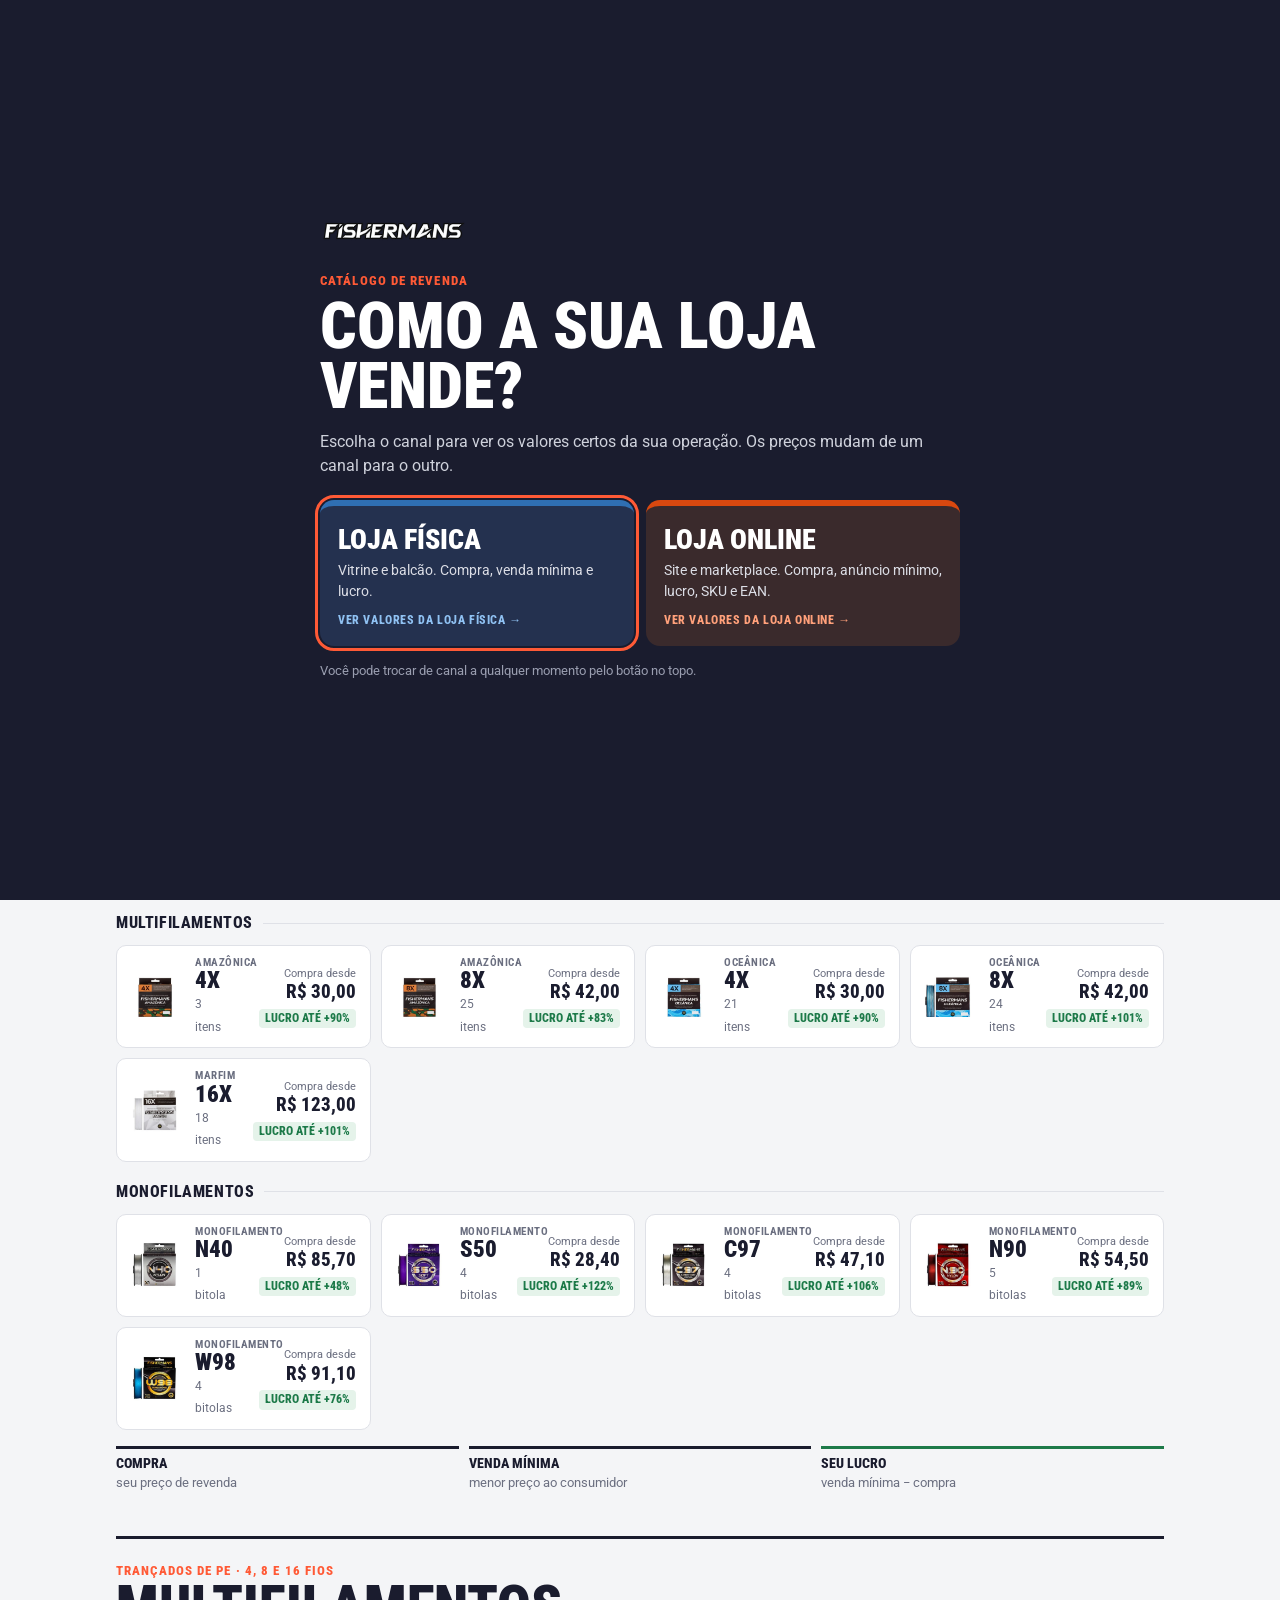
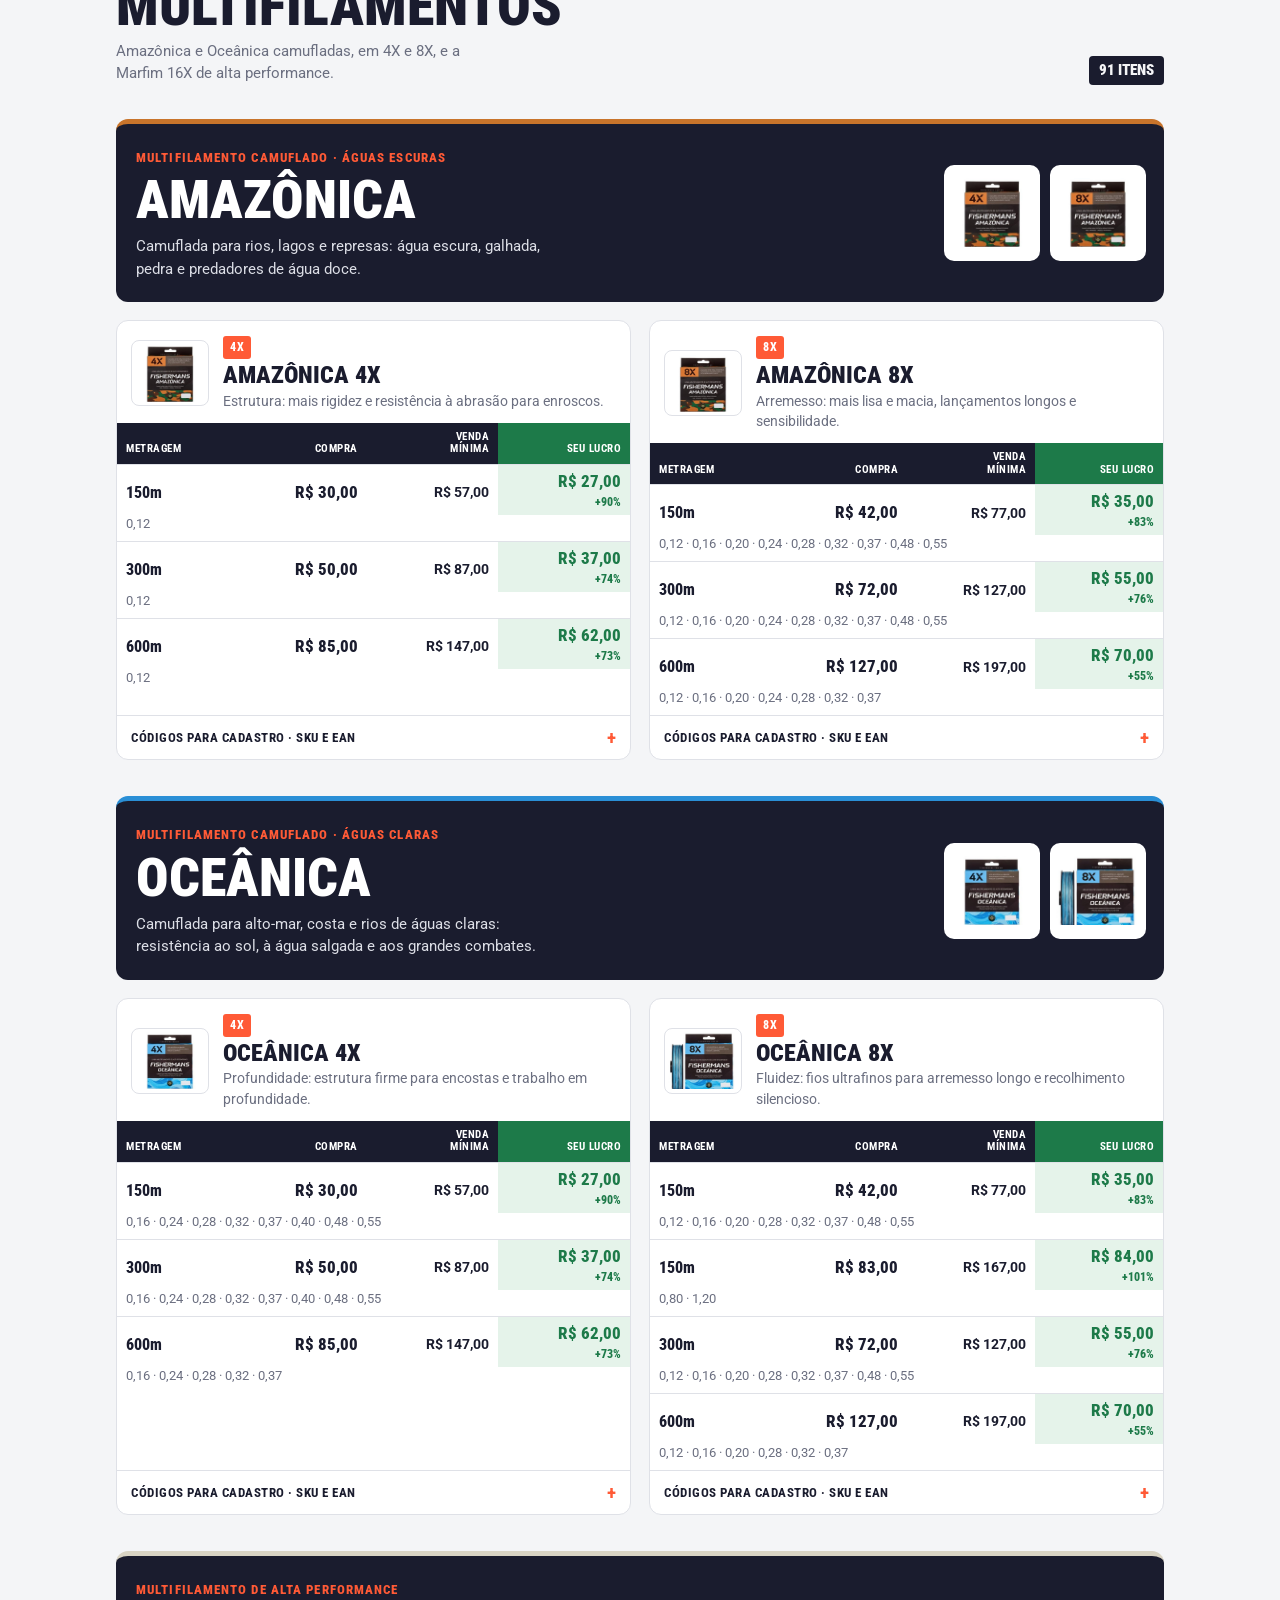
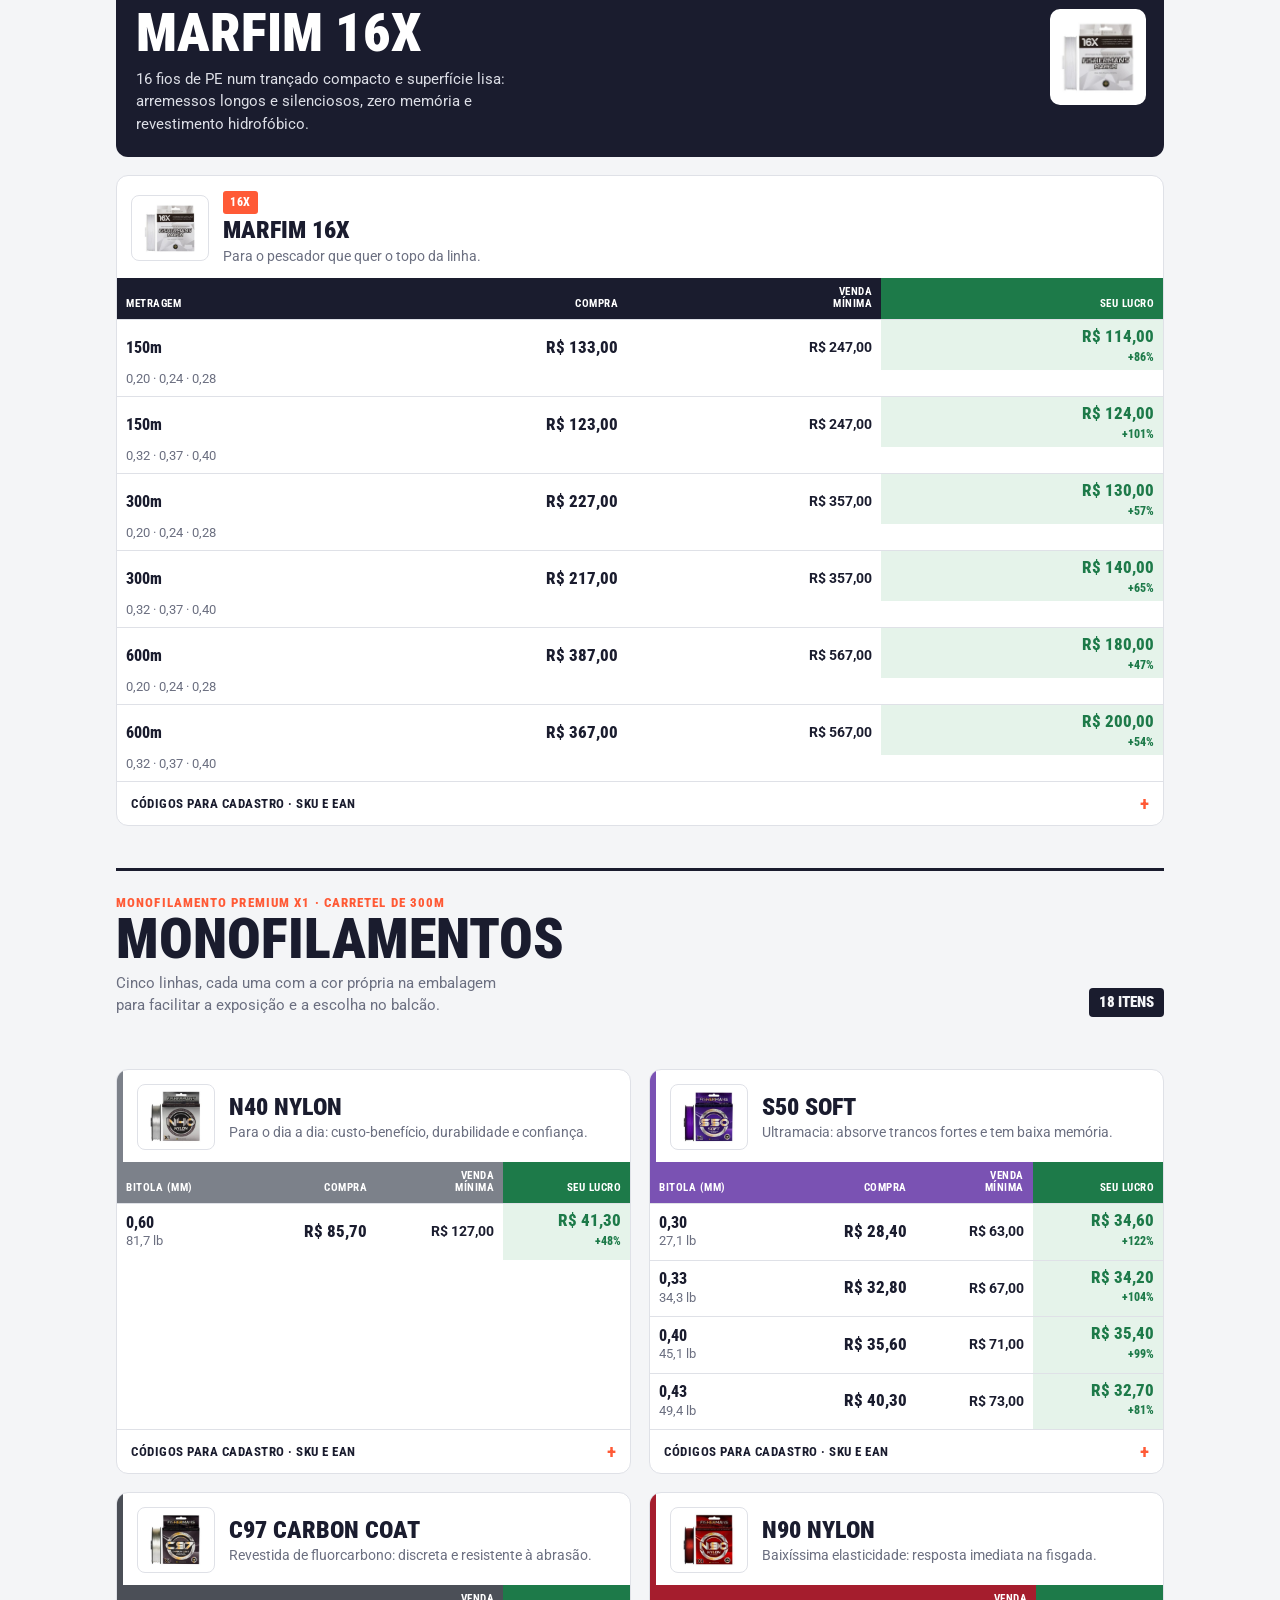
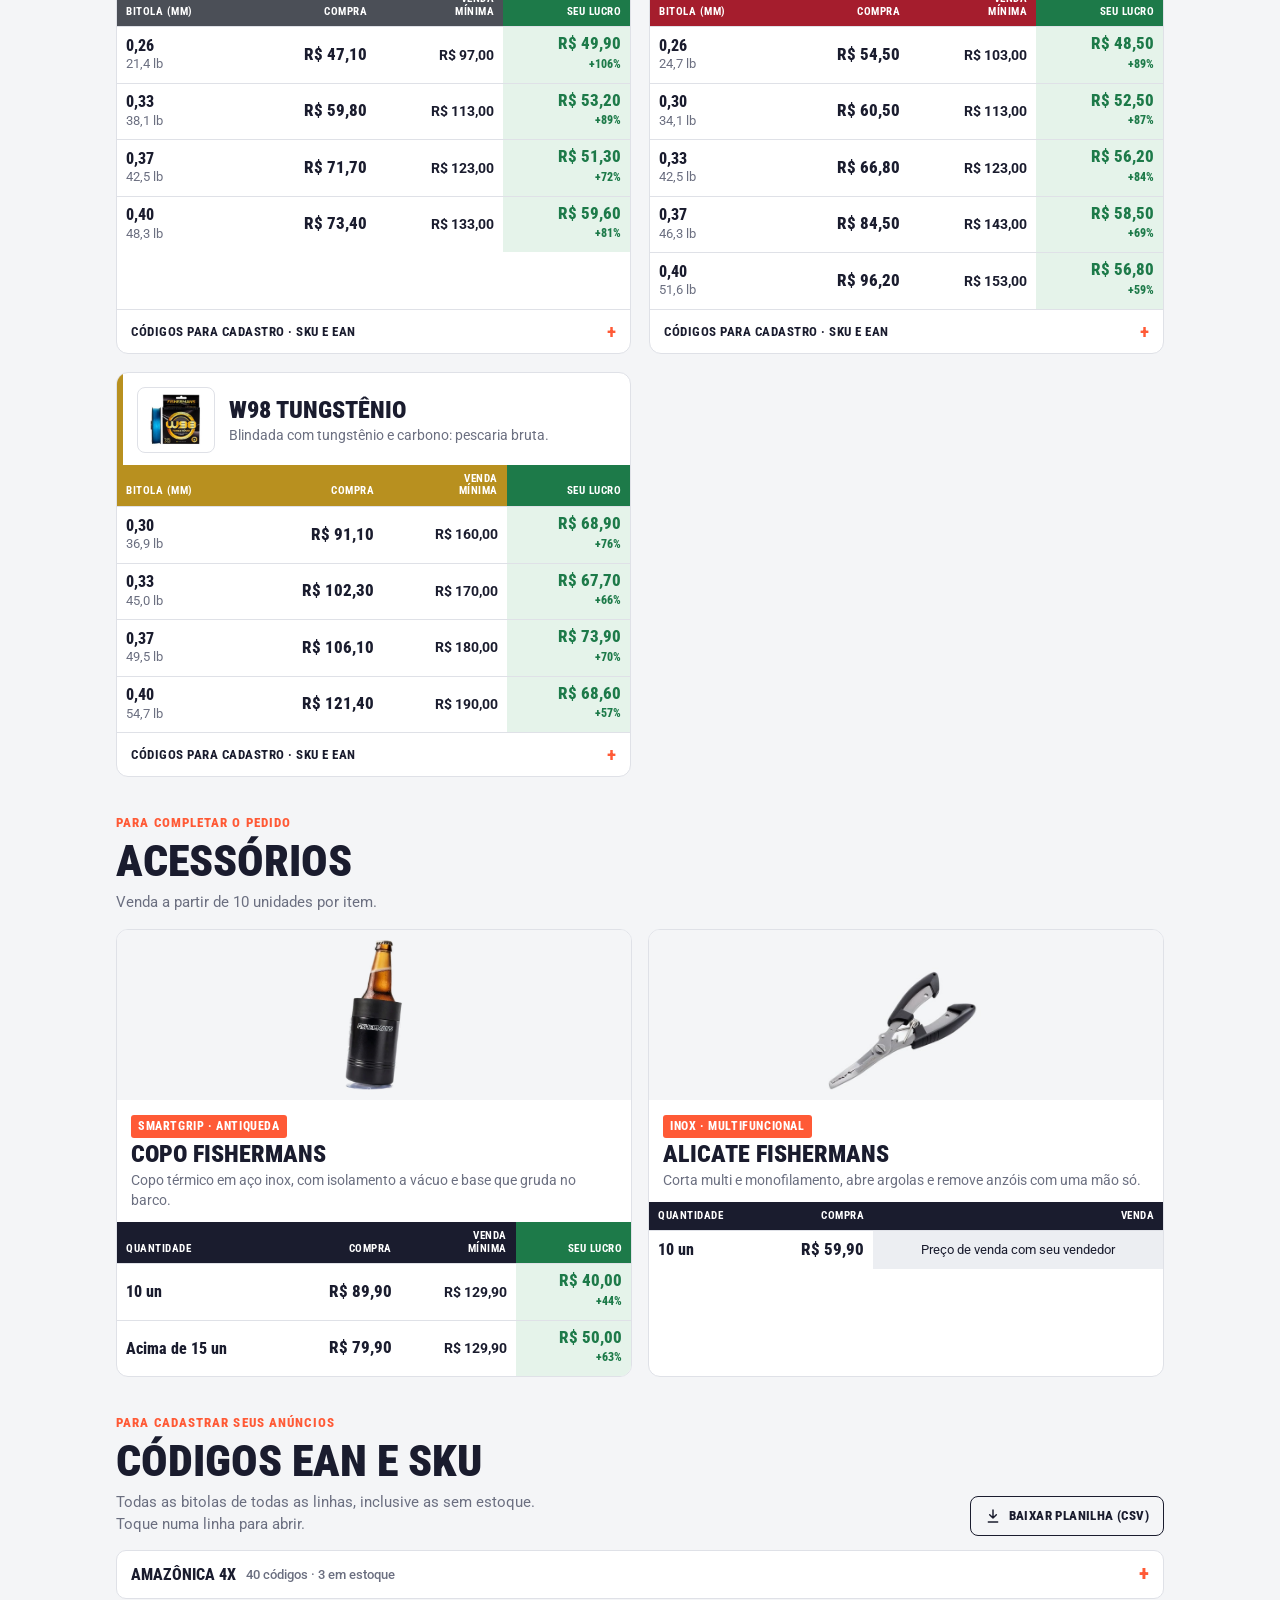
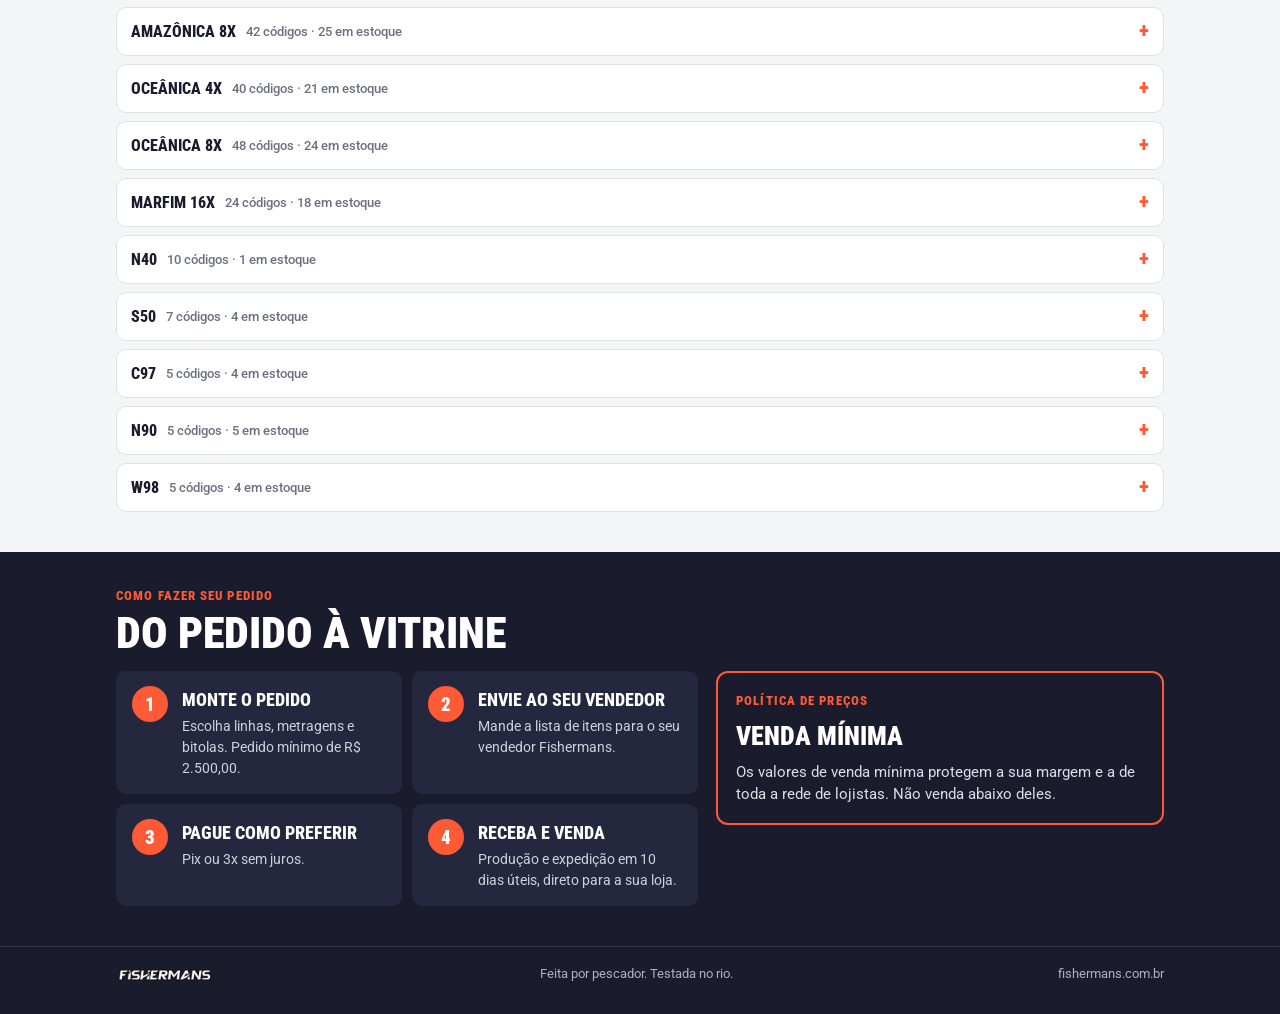
==== index.html @ c6f1e97c "Catálogo: seção Códigos EAN e SKU de todas as bitolas (inclusive sem estoque) + planilha CSV; EANs r" ====
<!doctype html>
<html lang="pt-BR">
<head>
<meta charset="utf-8">
<meta name="viewport" content="width=device-width, initial-scale=1, viewport-fit=cover">
<meta name="description" content="Catálogo comercial interativo FISHERMANS com valor mínimo de venda por canal, linha e SKU." />
    <title>FISHERMANS — Catálogo Interativo para Lojistas</title>
    <link rel="canonical" href="https://edeerickson.github.io/Catalogo/" />
    <meta property="og:locale" content="pt_BR" />
    <meta property="og:type" content="website" />
    <meta property="og:site_name" content="FISHERMANS" />
    <meta property="og:title" content="FISHERMANS — Catálogo Interativo para Lojistas" />
    <meta property="og:description" content="Linhas brasileiras, valores por canal e consulta comercial por SKU." />
    <meta property="og:url" content="https://edeerickson.github.io/Catalogo/" />
    <meta property="og:image" content="https://edeerickson.github.io/Catalogo/fishermans-share-preview-final.jpg" />
    <meta property="og:image:url" content="https://edeerickson.github.io/Catalogo/fishermans-share-preview-final.jpg" />
    <meta property="og:image:secure_url" content="https://edeerickson.github.io/Catalogo/fishermans-share-preview-final.jpg" />
    <meta property="og:image:type" content="image/jpeg" />
    <meta property="og:image:width" content="1200" />
    <meta property="og:image:height" content="630" />
    <meta property="og:image:alt" content="FISHERMANS — Catálogo interativo para lojistas" />
    <meta name="twitter:card" content="summary_large_image" />
    <meta name="twitter:title" content="FISHERMANS — Catálogo Interativo para Lojistas" />
    <meta name="twitter:description" content="Linhas brasileiras, valores por canal e consulta comercial por SKU." />
    <meta name="twitter:image" content="https://edeerickson.github.io/Catalogo/fishermans-share-preview-final.jpg" />
    <meta name="twitter:image:alt" content="FISHERMANS — Linhas certas. Preços claros." />
    <link rel="icon" type="image/png" sizes="32x32" href="favicon-32.png?v=1" />
  <link rel="icon" href="favicon.ico?v=1" sizes="any" />
  <link rel="apple-touch-icon" href="apple-touch-icon.png?v=1" />
<script src="fx-disponibilidade.js?v=2"></script>
<script src="assets/v2/dados.js?v=2"></script>
<script src="fx-disponibilidade.js?v=2"></script>
<script src="assets/v2/dados.js?v=2"></script>
<script src="fx-disponibilidade.js?v=2"></script>
<script src="assets/v2/dados.js?v=2"></script>
<link rel="preconnect" href="https://fonts.googleapis.com"><link rel="preconnect" href="https://fonts.gstatic.com" crossorigin>
<link href="https://fonts.googleapis.com/css2?family=Roboto+Condensed:wght@500;700;800;900&family=Roboto:wght@400;500;700&family=Roboto+Mono:wght@500&display=swap" rel="stylesheet">
<style>
:root{
  --bg:#f4f5f7;--surface:#ffffff;--ink:#1a1c2e;--mut:#6b6f80;--line:#dfe1e7;--chip:#eceef2;
  --navy:#1a1c2e;--navy2:#24273d;--coral:#ff5a36;--green:#1d7a49;--greenbg:#e5f3ea;--th:#1a1c2e;
  --logo-d:block;--logo-l:none;color-scheme:light;
  box-sizing:border-box;padding-top:env(safe-area-inset-top,0px);padding-bottom:env(safe-area-inset-bottom,0px);
}
@media (prefers-color-scheme:dark){:root:not([data-theme="light"]){
  --bg:#101220;--surface:#1a1d2e;--ink:#eef0f5;--mut:#a4a8b8;--line:#2c3047;--chip:#252940;--th:#2a2e48;
  --green:#7fd3a2;--greenbg:#173726;--logo-d:none;--logo-l:block;color-scheme:dark}}
:root[data-theme="dark"]{--bg:#101220;--surface:#1a1d2e;--ink:#eef0f5;--mut:#a4a8b8;--line:#2c3047;--chip:#252940;--th:#2a2e48;
  --green:#7fd3a2;--greenbg:#173726;--logo-d:none;--logo-l:block;color-scheme:dark}
*,*::before,*::after{box-sizing:border-box}
html{scroll-padding-top:calc(env(safe-area-inset-top,0px) + 72px)}
body{margin:0;background:var(--bg);color:var(--ink);font:400 15px/1.5 Roboto,system-ui,-apple-system,"Segoe UI",Arial,sans-serif;-webkit-font-smoothing:antialiased}
body::before{content:"";position:fixed;inset:0 0 auto;height:env(safe-area-inset-top,0px);z-index:40;background:var(--surface)}
img{display:block;max-width:100%}
button,input{font:inherit;color:inherit}
:focus-visible{outline:3px solid var(--coral);outline-offset:2px}
h1,h2,h3,.kick,.cod,th,.cond small,.lg-t b{font-family:"Roboto Condensed","Arial Narrow",Arial,sans-serif;text-transform:uppercase;margin:0}
.wrap{max-width:1080px;margin:0 auto;padding:0 16px}
.kick{display:block;color:var(--coral);font-weight:800;letter-spacing:1.1px;font-size:13px}

/* topo */
.top{position:sticky;top:env(safe-area-inset-top,0px);z-index:30;background:var(--surface);border-bottom:1px solid var(--line)}
.top .wrap{display:flex;align-items:center;justify-content:space-between;gap:10px;height:58px}
.top .ld{display:var(--logo-d);height:20px;width:auto}.top .ll{display:var(--logo-l);height:20px;width:auto}
.seg{display:flex;background:var(--chip);border-radius:999px;padding:3px}
.seg button{border:0;background:transparent;border-radius:999px;padding:8px 13px;font:700 12.5px/1 "Roboto Condensed",Arial,sans-serif;text-transform:uppercase;color:var(--mut);cursor:pointer}
.seg button[aria-pressed="true"]{background:var(--navy);color:#fff}
@media (prefers-color-scheme:dark){:root:not([data-theme="light"]) .seg button[aria-pressed="true"]{background:var(--coral)}}
:root[data-theme="dark"] .seg button[aria-pressed="true"]{background:var(--coral)}

/* capa */
.hero{position:relative;color:#fff;background:var(--navy);overflow:hidden}
.hero img{position:absolute;inset:0;width:100%;height:100%;object-fit:cover;object-position:center 45%}
.hero::after{content:"";position:absolute;inset:0;background:linear-gradient(180deg,rgba(26,28,46,.35) 0%,rgba(26,28,46,.55) 45%,rgba(26,28,46,.96) 100%)}
.hero .wrap{position:relative;z-index:1;padding-top:96px;padding-bottom:26px}
.hero h1{font-size:clamp(44px,12vw,92px);font-weight:900;line-height:.9;margin-top:10px}
.hero p{font-size:16.5px;color:#dfe1e8;margin:14px 0 0;max-width:42ch}
.cond{display:grid;grid-template-columns:repeat(3,1fr);margin-top:22px;border-top:1px solid #4a4d63}
.cond div{padding:12px 0 2px}
.cond small{display:block;font-weight:700;font-size:11px;letter-spacing:.8px;color:var(--coral)}
.cond b{display:block;font:800 17px/1.15 "Roboto Condensed",Arial,sans-serif;margin-top:3px}

/* busca */
.busca{background:var(--surface);border-bottom:1px solid var(--line)}
.busca .wrap{padding-top:14px;padding-bottom:14px}
.busca label{position:relative;display:block}
.busca svg{position:absolute;left:14px;top:50%;transform:translateY(-50%);width:18px;height:18px;color:var(--mut)}
.busca input{width:100%;border:1.5px solid var(--line);background:var(--bg);border-radius:10px;padding:13px 14px 13px 42px;font-size:15.5px}
.busca input:focus{outline:none;border-color:var(--coral)}

/* seções */
.sec{padding:30px 0 6px}
.sh{margin-bottom:16px}
.sh h2{font-size:clamp(30px,7vw,44px);font-weight:900;line-height:1;margin-top:6px}
.sh p{color:var(--mut);margin:8px 0 0;max-width:56ch}

/* visão geral */
.rgrid{display:grid;grid-template-columns:repeat(auto-fill,minmax(250px,1fr));gap:10px}
.rc{background:var(--surface);border:1px solid var(--line);border-radius:10px;display:flex;align-items:center;gap:12px;padding:10px 14px 10px 10px;text-decoration:none;color:inherit}
.rc:hover{border-color:var(--coral)}
.rc .pi{width:56px;height:56px;flex:0 0 56px;background:#fff;border-radius:7px;display:flex;align-items:center;justify-content:center}
.rc .pi img{max-width:92%;max-height:92%;object-fit:contain}
.rc .rn{flex:1;min-width:0}
.rc .rn span{display:block;font:700 11px/1.2 "Roboto Condensed",Arial,sans-serif;text-transform:uppercase;letter-spacing:.5px;color:var(--mut)}
.rc .rn b{display:block;font:900 23px/1 "Roboto Condensed",Arial,sans-serif;text-transform:uppercase}
.rc .rn small{font-size:12px;color:var(--mut)}
.rc .rp{text-align:right}
.rc .rp small{display:block;font-size:11px;color:var(--mut)}
.rc .rp b{font:800 19px/1.1 "Roboto Condensed",Arial,sans-serif}
.lu-tag{display:inline-block;margin-top:4px;font:800 11.5px/1 "Roboto Condensed",Arial,sans-serif;text-transform:uppercase;color:var(--green);background:var(--greenbg);padding:4px 6px;border-radius:4px}
.leg{display:grid;grid-template-columns:repeat(auto-fit,minmax(140px,1fr));gap:10px;margin-top:16px}
.leg div{border-top:3px solid var(--ink);padding-top:7px}
.leg div.lu{border-top-color:var(--green)}
.leg b{display:block;font:800 13.5px/1.15 "Roboto Condensed",Arial,sans-serif;text-transform:uppercase}
.leg span{font-size:12.5px;color:var(--mut)}

/* família */
.fh{position:relative;color:#fff;background:var(--navy);border-radius:12px;overflow:hidden}
.fh img{position:absolute;inset:0;width:100%;height:100%;object-fit:cover}
.fh::after{content:"";position:absolute;inset:0;background:linear-gradient(90deg,rgba(26,28,46,.95) 0%,rgba(26,28,46,.8) 55%,rgba(26,28,46,.4) 100%)}
.fh div{position:relative;z-index:1;padding:26px 20px 24px}
.fh h2{font-size:clamp(36px,9vw,54px);font-weight:900;line-height:1;margin-top:6px}
.fh p{margin:8px 0 0;color:#dcdee6;max-width:52ch}
.lines{display:grid;gap:18px;margin-top:18px}
@media (min-width:900px){.lines.two{grid-template-columns:1fr 1fr;align-items:start}}
.blk{background:var(--surface);border:1px solid var(--line);border-radius:12px;overflow:hidden}
.bh{display:flex;gap:14px;align-items:center;padding:14px 14px 12px}
.bh .pi{width:78px;height:66px;flex:0 0 78px;background:#fff;border:1px solid var(--line);border-radius:8px;display:flex;align-items:center;justify-content:center}
.bh .pi img{max-width:94%;max-height:94%;object-fit:contain}
.cod{display:inline-block;background:var(--coral);color:#fff;font-weight:800;font-size:11.5px;padding:3px 7px;border-radius:3px;letter-spacing:.6px}
.bh h3{font-size:24px;font-weight:900;line-height:1.05;margin-top:4px}
.bh p{margin:2px 0 0;font-size:13.5px;color:var(--mut)}
.mb .bh{border-left:6px solid var(--mc)}

/* tabela */
.tw{overflow-x:auto}
table.t{width:100%;border-collapse:collapse;font-size:14px}
.t th{background:var(--th);color:#fff;font-weight:700;font-size:11px;letter-spacing:.5px;text-align:left;padding:8px 9px;line-height:1.15;vertical-align:bottom}
.mb .t th{background:var(--mc)}
.t th.lu{background:var(--green)!important}
@media (prefers-color-scheme:dark){:root:not([data-theme="light"]) .t th.lu{background:#1d7a49!important}}
:root[data-theme="dark"] .t th.lu{background:#1d7a49!important}
.t td{padding:9px 9px;border-top:1px solid var(--line);vertical-align:middle}
.t .r{text-align:right;white-space:nowrap}
.t td.m b{display:block;font:800 16px/1.1 "Roboto Condensed",Arial,sans-serif;white-space:nowrap}
.t td.m span{display:block;font-size:12.5px;color:var(--mut);margin-top:2px;line-height:1.35}
.t td.c{font:800 16.5px/1 "Roboto Condensed",Arial,sans-serif}
.t td.s{font-weight:700}
.t td.lu{background:var(--greenbg);color:var(--green)}
.t td.lu b{display:block;font:800 16.5px/1 "Roboto Condensed",Arial,sans-serif}
.t td.lu small{font:800 11.5px/1 "Roboto Condensed",Arial,sans-serif}
.t td.rv{text-align:center;color:var(--ink);background:var(--chip);font-size:13px;white-space:normal}
.tag{display:inline-block;margin-left:5px;font:800 10.5px/1 "Roboto Condensed",Arial,sans-serif;text-transform:uppercase;letter-spacing:.4px;color:var(--ink);background:var(--chip);border:1px solid var(--line);padding:3px 5px;border-radius:3px;vertical-align:1px}
.ast{color:var(--coral);font-weight:800;margin-left:3px}
@media (max-width:520px){.t{font-size:13px}.t th,.t td{padding-left:6px;padding-right:6px}.t td.c,.t td.lu b{font-size:15px}.t td.m b{font-size:15px}}

/* códigos */
details.cods{border-top:1px solid var(--line)}
details.cods summary{cursor:pointer;list-style:none;padding:12px 14px;font:700 13px/1 "Roboto Condensed",Arial,sans-serif;text-transform:uppercase;letter-spacing:.5px;display:flex;justify-content:space-between;align-items:center}
details.cods summary::-webkit-details-marker{display:none}
details.cods summary::after{content:"+";font-size:19px;color:var(--coral)}
details.cods[open] summary::after{content:"–"}
table.cd{width:100%;border-collapse:collapse;font-size:12.5px}
.cd th{background:var(--chip);color:var(--ink);text-align:left;padding:6px 9px;font-size:10.5px;letter-spacing:.4px}
.cd td{padding:6px 9px;border-top:1px solid var(--line);white-space:nowrap}
.cd .mono{font-family:"Roboto Mono",Consolas,monospace;font-size:12px}
.t tr.hs td{padding-bottom:3px}.t tr.sub td{border-top:0;padding-top:0;padding-bottom:9px;font-size:12.5px;color:var(--mut);line-height:1.4}.t tr.sub .mono{font-family:"Roboto Mono",Consolas,monospace;font-size:11.5px}
.t td.lu{vertical-align:middle}.t tr.hs td.lu{border-bottom:0}
@media (max-width:420px){.t th,.t td{padding-left:5px;padding-right:5px}.t{font-size:12.5px}.t td.c,.t td.lu b{font-size:14.5px}.t th{font-size:10px}}
.t td.m b{white-space:normal}.tag{display:block;width:max-content;margin:4px 0 0}
@media (max-width:420px){.cd td,.cd th{padding:5px 5px}.cd{font-size:11.5px}.cd .mono{font-size:10.5px}}
.nt{font-size:12.5px;color:var(--mut);margin:10px 2px 0}

/* acessórios */
.agrid{display:grid;gap:16px}
@media (min-width:800px){.agrid{grid-template-columns:1fr 1fr}}
.ai{background:#f4f5f7;height:170px;display:flex;align-items:center;justify-content:center}
.ai img{max-height:88%;max-width:70%;object-fit:contain}

/* pedido */
.pedido{background:var(--navy);color:#fff;margin-top:34px;padding:34px 0 40px}
.pedido .sh h2{color:#fff}
.pgrid{display:grid;gap:18px}
@media (min-width:860px){.pgrid{grid-template-columns:1.3fr 1fr;align-items:start}}
.pss{display:grid;gap:10px}
@media (min-width:600px){.pss{grid-template-columns:1fr 1fr}}
.ps{display:flex;gap:14px;background:var(--navy2);border-radius:10px;padding:15px 16px}
.ps > b{flex:0 0 36px;height:36px;border-radius:50%;background:var(--coral);display:flex;align-items:center;justify-content:center;font:900 19px/1 "Roboto Condensed",Arial,sans-serif}
.ps h3{font-size:18px;font-weight:800}
.ps p{margin:3px 0 0;font-size:14px;color:#cfd2dc}
.pol{border:2px solid var(--coral);border-radius:12px;padding:18px}
.pol h3{font-size:26px;font-weight:900;margin:6px 0 6px}
.pol p{margin:6px 0 0;font-size:14.5px;color:#dcdee6}
.foot{padding:18px 0 30px;background:var(--navy);color:#aeb1c0;font-size:12.5px;border-top:1px solid #33364d}
.foot .wrap{display:flex;justify-content:space-between;gap:12px;flex-wrap:wrap;align-items:center}
.foot img{height:16px;width:auto}

/* cards de mesma altura */
.lines{align-items:stretch!important}
.blk{display:flex;flex-direction:column}
.blk > details.cods{margin-top:auto}
/* cabeçalho de família: azul-marinho + embalagens + faixa da família */
.fh{display:flex;align-items:stretch;border-top:5px solid var(--fc)}
.fh::after{content:none}
.fh div.ft{flex:1;padding:24px 20px 22px}
.fh .packs{display:flex;gap:10px;align-items:center;padding:16px 18px 16px 0}
.fh .packs span{width:96px;height:96px;background:#fff;border-radius:10px;display:flex;align-items:center;justify-content:center}
.fh .packs img{position:static;width:90%;height:90%;object-fit:contain}
@media (max-width:620px){.fh{flex-direction:column}.fh .packs{padding:0 20px 20px}.fh .packs span{width:76px;height:76px}}
/* divisores multi / mono */
.div{margin-top:36px;padding:22px 0 4px;border-top:3px solid var(--ink);display:flex;justify-content:space-between;align-items:end;gap:14px;flex-wrap:wrap}
.div h2{font-size:clamp(34px,8vw,56px);font-weight:900;line-height:.95}
.div p{margin:6px 0 0;color:var(--mut);max-width:48ch}
.div .n{font:900 15px/1 "Roboto Condensed",Arial,sans-serif;text-transform:uppercase;background:var(--ink);color:var(--bg);padding:7px 10px;border-radius:4px}
.grp{margin-top:18px}
.grp > h3{font-size:16px;font-weight:800;letter-spacing:.6px;margin:0 0 10px;display:flex;align-items:center;gap:10px}
.grp > h3::after{content:"";flex:1;height:1px;background:var(--line)}
.nav{display:grid;grid-template-columns:repeat(3,1fr);gap:8px;margin-top:16px}
.nav a{background:var(--surface);border:1.5px solid var(--line);border-radius:10px;padding:12px 8px;text-decoration:none;color:var(--ink);font:800 15px/1.1 "Roboto Condensed",Arial,sans-serif;text-transform:uppercase;text-align:center}
.nav a small{display:block;font:500 11.5px/1.2 Roboto,Arial,sans-serif;text-transform:none;color:var(--mut);margin-top:3px}
.nav a:hover{border-color:var(--coral)}
@media (max-width:420px){.nav a{font-size:13px;padding:11px 4px;letter-spacing:0}.nav a small{font-size:10.5px}}
/* canal sempre visível */
.canal{position:sticky;top:calc(env(safe-area-inset-top,0px) + 58px);z-index:29;color:#fff}
.canal .wrap{display:flex;justify-content:space-between;align-items:center;gap:10px;height:40px;font:700 13.5px/1 "Roboto Condensed",Arial,sans-serif;text-transform:uppercase;letter-spacing:.5px}
.canal b{font-weight:900}
.canal button{border:1.5px solid #fff;background:transparent;color:#fff;border-radius:999px;padding:6px 12px;font:800 12px/1 "Roboto Condensed",Arial,sans-serif;text-transform:uppercase;cursor:pointer}
.canal.f{background:#2f6fb3}.canal.o{background:#d9480f}
.top .seg{display:none}
html{scroll-padding-top:calc(env(safe-area-inset-top,0px) + 110px)}
/* pergunta inicial */
.gate{position:fixed;inset:0;z-index:60;background:var(--navy);color:#fff;overflow:auto;display:flex;align-items:center;justify-content:center;padding:calc(env(safe-area-inset-top,0px) + 24px) 18px calc(env(safe-area-inset-bottom,0px) + 24px)}
.gate[hidden]{display:none}
.gate .in{width:100%;max-width:640px}
.gate img.lg{height:24px;width:auto;margin-bottom:28px}
.gate h1{font-size:clamp(38px,10vw,64px);font-weight:900;line-height:.95;margin-top:6px}
.gate .in > p{color:#cfd2dc;margin:12px 0 22px;font-size:16px}
.gate .ops{display:grid;gap:12px}
@media (min-width:560px){.gate .ops{grid-template-columns:1fr 1fr}}
.gate .ops button{text-align:left;border:0;border-radius:14px;padding:20px 18px;cursor:pointer;color:#fff;display:flex;flex-direction:column;gap:6px;border-top:6px solid}
.gate .ops button.f{background:#24314f;border-top-color:#2f6fb3}.gate .ops button.o{background:#3a2a2c;border-top-color:#d9480f}
.gate .ops button:hover{filter:brightness(1.15)}
.gate .ops button b{font:900 28px/1 "Roboto Condensed",Arial,sans-serif;text-transform:uppercase}
.gate .ops button span{font-size:14px;color:#dcdee6}
.gate .ops button em{font:800 12px/1 "Roboto Condensed",Arial,sans-serif;font-style:normal;text-transform:uppercase;letter-spacing:.6px;margin-top:6px}
.gate .ops button.f em{color:#8fc1f2}.gate .ops button.o em{color:#ffa07a}
.gate small{display:block;margin-top:16px;color:#9a9eb0;font-size:12.5px}

/* códigos EAN e SKU */
.codh{display:flex;justify-content:space-between;align-items:end;gap:12px;flex-wrap:wrap}
.btn-csv{border:1.5px solid var(--ink);background:transparent;color:var(--ink);border-radius:8px;padding:11px 14px;font:800 13px/1 "Roboto Condensed",Arial,sans-serif;text-transform:uppercase;letter-spacing:.4px;cursor:pointer;display:inline-flex;gap:8px;align-items:center}
.btn-csv:hover{border-color:var(--coral);color:var(--coral)}
.btn-csv svg{width:16px;height:16px}
.acc{background:var(--surface);border:1px solid var(--line);border-radius:10px;margin-top:8px;overflow:hidden}
.acc summary{cursor:pointer;list-style:none;padding:13px 14px;display:flex;align-items:center;gap:10px;font:800 16px/1.1 "Roboto Condensed",Arial,sans-serif;text-transform:uppercase}
.acc summary::-webkit-details-marker{display:none}
.acc summary small{font:500 12.5px/1.2 Roboto,Arial,sans-serif;text-transform:none;color:var(--mut)}
.acc summary::after{content:"+";margin-left:auto;font-size:21px;color:var(--coral);line-height:1}
.acc[open] summary::after{content:"–"}
.acc .tw{border-top:1px solid var(--line)}
.st{display:inline-block;font:800 10.5px/1 "Roboto Condensed",Arial,sans-serif;text-transform:uppercase;letter-spacing:.3px;padding:3px 6px;border-radius:3px;white-space:nowrap}
.st.on{background:var(--greenbg);color:var(--green)}.st.off{background:var(--chip);color:var(--mut)}
tr.off td{color:var(--mut)}
@media (max-width:440px){#codlist .cd th,#codlist .cd td{padding:6px 3px}#codlist .cd th:first-child,#codlist .cd td:first-child{padding-left:8px}#codlist .cd th{letter-spacing:0;font-size:10px}#codlist .cd{font-size:11px}#codlist .cd .mono{font-size:10px;letter-spacing:-.2px}#codlist .st{padding:3px 4px}}
.toall{display:inline-block;margin-top:12px;font:700 13.5px/1 "Roboto Condensed",Arial,sans-serif;text-transform:uppercase;color:var(--ink);text-decoration:underline;text-decoration-color:var(--coral);text-decoration-thickness:2px;text-underline-offset:4px}

/* busca: resultados */
#res .blk{margin-bottom:10px}
.empty{color:var(--mut);padding:20px 4px}
.hidden{display:none!important}
.preview{margin:22px 0 0;padding:12px 14px;border:1px dashed var(--line);border-radius:10px;color:var(--mut);font-size:13px}
</style>
</head>
<body>
<div class="gate" id="gate" role="dialog" aria-modal="true" aria-labelledby="gateT" hidden><div class="in">
  <img class="lg" src="assets/v2/logo-branco.png" alt="Fishermans">
  <span class="kick">Catálogo de revenda</span>
  <h1 id="gateT">Como a sua loja vende?</h1>
  <p>Escolha o canal para ver os valores certos da sua operação. Os preços mudam de um canal para o outro.</p>
  <div class="ops">
    <button type="button" class="f" data-c="f"><b>Loja física</b><span>Vitrine e balcão. Compra, venda mínima e lucro.</span><em>Ver valores da loja física →</em></button>
    <button type="button" class="o" data-c="o"><b>Loja online</b><span>Site e marketplace. Compra, anúncio mínimo, lucro, SKU e EAN.</span><em>Ver valores da loja online →</em></button>
  </div>
  <small>Você pode trocar de canal a qualquer momento pelo botão no topo.</small>
</div></div>
<header class="top"><div class="wrap">
  <div><img class="ld" src="assets/v2/logo-navy.png" alt="Fishermans"><img class="ll" src="assets/v2/logo-branco.png" alt="Fishermans"></div>
  <div class="seg" role="group" aria-label="Canal de venda">
    <button type="button" data-c="f" aria-pressed="true">Loja física</button>
    <button type="button" data-c="o" aria-pressed="false">Loja online</button>
  </div>
</div></header>
<div class="canal f" id="canal"><div class="wrap"><span>Valores da <b id="canalN">loja física</b></span><button type="button" id="trocar">Trocar canal</button></div></div>

<section class="hero"><img src="assets/v2/capa.jpg" alt="Pescadores num barco em rio de água escura">
  <div class="wrap">
    <span class="kick">Linhas de pesca Fishermans</span>
    <h1>Catálogo<br>de revenda</h1>
    <p id="heroP"></p>
    <div class="cond"><div><small>Pedido mínimo</small><b>R$ 2.500</b></div><div><small>Pagamento</small><b>Pix ou 3x sem juros</b></div><div><small>Produção</small><b>10 dias úteis</b></div></div>
  </div>
</section>

<div class="busca"><div class="wrap"><label><svg viewBox="0 0 24 24" fill="none" stroke="currentColor" stroke-width="2.2" stroke-linecap="round"><circle cx="11" cy="11" r="7"/><path d="m20 20-4-4"/></svg>
  <input id="q" type="search" placeholder="Busque por bitola (0,30), libras (40), SKU ou EAN" aria-label="Buscar produto" autocomplete="off"></label></div></div>

<main class="wrap">
  <section id="res" class="sec hidden" aria-live="polite"></section>
  <div id="todo">
    <section class="sec" id="visao">
      <div class="sh"><span class="kick">Visão geral</span><h2 id="tot"></h2><p id="visP"></p></div>
      <div class="nav"><a href="#multi">Multifilamentos<small>4X · 8X · 16X</small></a><a href="#mono">Monofilamentos<small>Série X1 · 300m</small></a><a href="#acess">Acessórios<small>Copo · Alicate</small></a></div>
      <a class="toall" href="#codigos">Todos os códigos EAN e SKU, inclusive sem estoque ↓</a>
      <div class="grp"><h3>Multifilamentos</h3><div class="rgrid" id="rgrid"></div></div>
      <div class="grp"><h3>Monofilamentos</h3><div class="rgrid" id="rgrid2"></div></div>
      <div class="leg" id="leg"></div>
    </section>
    <div id="fams"></div>
    <section class="sec" id="acess"><div class="sh"><span class="kick">Para completar o pedido</span><h2>Acessórios</h2><p>Venda a partir de 10 unidades por item.</p></div><div class="agrid" id="agrid"></div></section>
    <section class="sec" id="codigos">
      <div class="codh"><div class="sh" style="margin:0"><span class="kick">Para cadastrar seus anúncios</span><h2>Códigos EAN e SKU</h2><p>Todas as bitolas de todas as linhas, inclusive as sem estoque. Toque numa linha para abrir.</p></div>
      <button type="button" class="btn-csv" id="csv"><svg viewBox="0 0 24 24" fill="none" stroke="currentColor" stroke-width="2.2" stroke-linecap="round" stroke-linejoin="round"><path d="M12 3v12M7 10l5 5 5-5M5 21h14"/></svg>Baixar planilha (CSV)</button></div>
      <div id="codlist" style="margin-top:14px"></div>
    </section>
  </div>
</main>

<section class="pedido"><div class="wrap">
  <div class="sh"><span class="kick">Como fazer seu pedido</span><h2>Do pedido à vitrine</h2></div>
  <div class="pgrid">
    <div class="pss">
      <div class="ps"><b>1</b><div><h3>Monte o pedido</h3><p>Escolha linhas, metragens e bitolas. Pedido mínimo de R$ 2.500,00.</p></div></div>
      <div class="ps"><b>2</b><div><h3>Envie ao seu vendedor</h3><p>Mande a lista de itens para o seu vendedor Fishermans.</p></div></div>
      <div class="ps"><b>3</b><div><h3>Pague como preferir</h3><p>Pix ou 3x sem juros.</p></div></div>
      <div class="ps"><b>4</b><div><h3>Receba e venda</h3><p id="p4"></p></div></div>
    </div>
    <div class="pol"><span class="kick">Política de preços</span><h3 id="polH"></h3><p id="polP"></p></div>
  </div>
</div></section>
<footer class="foot"><div class="wrap"><img src="assets/v2/logo-branco.png" alt="Fishermans"><span>Feita por pescador. Testada no rio.</span><span>fishermans.com.br</span></div></footer>

<script>
const ITEMS=window.FX_CAT.itens, PADRAO=new Set(window.FX_CAT.padrao), IMG={"amazonica-4x": "assets/v2/amazonica-4x.jpg", "amazonica-8x": "assets/v2/amazonica-8x.jpg", "oceanica-4x": "assets/v2/oceanica-4x.jpg", "oceanica-8x": "assets/v2/oceanica-8x.jpg", "marfim-16x": "assets/v2/marfim-16x.jpg", "n40": "assets/v2/n40.jpg", "s50": "assets/v2/s50.jpg", "c97": "assets/v2/c97.jpg", "n90": "assets/v2/n90.jpg", "w98": "assets/v2/w98.jpg", "copo": "assets/v2/copo.jpg", "alicate": "assets/v2/alicate.jpg"};
// disponibilidade: o que o Painel do atacado decidiu; se ele nunca decidiu, vale a lista padrão
function ativo(i){const F=window.FXDisp;let e=null;if(F&&F.carregado&&F.carregado()){e=F.estado(i.sku);if(e===null&&i.skuCat&&i.skuCat!==i.sku)e=F.estado(i.skuCat)}
  return e===null?PADRAO.has(i.skuCat+'|'+i.m+'|'+i.l):e}
const alicateOk=()=>{const F=window.FXDisp;return !F||F.familiaDisponivel('alicate')};
const FCOR={ama:'#c8742b',oce:'#2a8fd6',mar:'#d9d4c4'};
const FAM=[
 {id:'ama',nome:'Amazônica',sub:'Multifilamento camuflado · águas escuras',img:'ama',desc:'Camuflada para rios, lagos e represas: água escura, galhada, pedra e predadores de água doce.',
  linhas:[['Amazônica X4','4X','Estrutura: mais rigidez e resistência à abrasão para enroscos.','amazonica-4x'],['Amazônica X8','8X','Arremesso: mais lisa e macia, lançamentos longos e sensibilidade.','amazonica-8x']]},
 {id:'oce',nome:'Oceânica',sub:'Multifilamento camuflado · águas claras',img:'oce',desc:'Camuflada para alto-mar, costa e rios de águas claras: resistência ao sol, à água salgada e aos grandes combates.',
  linhas:[['Oceânica X4','4X','Profundidade: estrutura firme para encostas e trabalho em profundidade.','oceanica-4x'],['Oceânica X8','8X','Fluidez: fios ultrafinos para arremesso longo e recolhimento silencioso.','oceanica-8x']]},
 {id:'mar',nome:'Marfim 16X',sub:'Multifilamento de alta performance',img:'mar',desc:'16 fios de PE num trançado compacto e superfície lisa: arremessos longos e silenciosos, zero memória e revestimento hidrofóbico.',
  linhas:[['Marfim X16','16X','Para o pescador que quer o topo da linha.','marfim-16x']]}];
const MONO=[['Mono N40','N40 Nylon','Para o dia a dia: custo-benefício, durabilidade e confiança.','n40','#7c818a'],
 ['Mono S50','S50 Soft','Ultramacia: absorve trancos fortes e tem baixa memória.','s50','#7a52b3'],
 ['Mono C97','C97 Carbon Coat','Revestida de fluorcarbono: discreta e resistente à abrasão.','c97','#4b4f57'],
 ['Mono N90','N90 Nylon','Baixíssima elasticidade: resposta imediata na fisgada.','n90','#a51d2d'],
 ['Mono W98','W98 Tungstênio','Blindada com tungstênio e carbono: pescaria bruta.','w98','#b8901f']];
let C='f';
const brl=v=>'R$ '+v.toLocaleString('pt-BR',{minimumFractionDigits:2,maximumFractionDigits:2});
const bit=b=>b.replace('.',',');
const nomeLinha=l=>l.replace(' X4',' 4X').replace(' X8',' 8X').replace(' X16',' 16X').replace('Mono ','');
const esc=s=>String(s).replace(/[&<>"]/g,c=>({'&':'&amp;','<':'&lt;','>':'&gt;','"':'&quot;'}[c]));

// preço de um item no canal atual (null = não vendido neste canal)
function preco(i){
  if(C==='f'){ if(i.fc==null||i.fv==null) return null; return {c:i.fc,v:i.fv,lu:i.fv-i.fc} }
  if(i.oc==null||i.ov==null) return null; return {c:i.oc,v:i.ov,lu:i.ov-i.oc};
}
const doCanal=line=>ITEMS.filter(i=>i.l===line&&ativo(i)&&preco(i));
function grupos(line,porBitola){
  const g=new Map();
  doCanal(line).forEach(i=>{const p=preco(i);const k=porBitola?i.b:[i.m,p.c,p.v].join('|');
    if(!g.has(k))g.set(k,{m:i.m,bits:[],lb:i.lb,p});g.get(k).bits.push(i.b)});
  return [...g.values()];
}
function head(first){
  return C==='f'
    ?`<tr><th>${first}</th><th class="r">Compra</th><th class="r">Venda<br>mínima</th><th class="r lu">Seu lucro</th></tr>`
    :`<tr><th>${first}</th><th class="r">Compra</th><th class="r">Anúncio<br>mínimo</th><th class="r lu">Seu lucro</th></tr>`;
}
function linhaTab(g,mono,sub){
  const p=g.p, pct=Math.round(p.lu/p.c*100), n=4;
  const tag='';
  const first=mono?`<b>${bit(g.bits[0])}${tag}</b>${g.lb?`<span>${g.lb} lb</span>`:''}`:`<b>${g.m}${tag}</b>`;
  if(sub===undefined&&!mono&&g.bits.length) sub=g.bits.map(bit).join(' · ');
  const sr=sub?`<tr class="sub"><td colspan="${n}">${sub}</td></tr>`:'';
  if(p.conf) return `<tr class="${sub?'hs':''}"><td class="m">${first}</td><td class="r c">${brl(p.c)}</td><td class="rv" colspan="${n-2}"><b>Em revisão</b> · confirme os valores com seu vendedor</td></tr>${sr}`;
  const lu=`<td class="r lu"><b>${brl(p.lu)}</b><small>+${pct}%</small></td>`;
  const row=C==='f'?`<td class="m">${first}</td><td class="r c">${brl(p.c)}</td><td class="r s">${brl(p.v)}</td>${lu}`
               :`<td class="m">${first}</td><td class="r c">${brl(p.c)}</td><td class="r s">${brl(p.v)}</td>${lu}`;
  return `<tr class="${sub?'hs':''}">${row}</tr>${sr}`;
}
function codigos(line){
  const its=doCanal(line); if(!its.length) return '';
  return `<details class="cods"><summary>Códigos para cadastro · SKU e EAN</summary><div class="tw"><table class="cd"><thead><tr><th>Metr.</th><th>Bitola</th><th>lb</th><th>SKU</th><th>EAN</th></tr></thead><tbody>${
    its.map(i=>`<tr><td>${i.m}</td><td>${bit(i.b)}</td><td>${i.lb||'—'}</td><td class="mono">${esc(i.sku||'—')}</td><td class="mono">${esc(i.ean||'—')}</td></tr>`).join('')}</tbody></table></div></details>`;
}
function bloco(line,cod,titulo,desc,img,mono,cor){
  const gs=grupos(line,mono); if(!gs.length) return '';
  return `<article class="blk${mono?' mb':''}" ${cor?`style="--mc:${cor}"`:''} id="l-${line.replace(/\W+/g,'')}">
    <div class="bh"><div class="pi"><img src="${IMG[img]}" alt="Embalagem ${esc(titulo)}"></div><div>${cod?`<span class="cod">${cod}</span>`:''}<h3>${esc(titulo)}</h3><p>${esc(desc)}</p></div></div>
    <div class="tw"><table class="t"><thead>${head(mono?'Bitola (mm)':'Metragem')}</thead><tbody>${gs.map(g=>linhaTab(g,mono)).join('')}</tbody></table></div>
    ${codigos(line)}</article>`;
}
function notas(lines){
  const its=lines.flatMap(doCanal).map(preco); const n=[];
  if(C==='o'&&its.some(p=>p.conf)) n.push('Em revisão: valores sendo atualizados. Peça os preços ao seu vendedor.');
  return n.map(t=>`<p class="nt">${t}</p>`).join('');
}
function desde(line){const ps=doCanal(line).map(preco);if(!ps.length)return null;const ok=ps.filter(p=>!p.conf);return {c:Math.min(...ps.map(p=>p.c)),pct:Math.max(...ok.map(p=>Math.round(p.lu/p.c*100)))}}

function render(){
  const tot=ITEMS.filter(i=>ativo(i)&&preco(i)).length;
  document.getElementById('tot').textContent=`${tot} itens à venda`;
  document.getElementById('visP').textContent=C==='f'?'Valores para vitrine e balcão, com o lucro na venda mínima da loja física.':'Valores para o canal digital, com o lucro no anúncio mínimo.';
  document.getElementById('heroP').textContent=C==='f'?'Compra, venda mínima e lucro de cada linha para a sua vitrine e o seu balcão.':'Compra, anúncio mínimo, lucro e códigos SKU e EAN para os seus anúncios.';
  document.getElementById('leg').innerHTML=(C==='f'
    ?[['Compra','seu preço de revenda'],['Venda mínima','menor preço ao consumidor'],['Seu lucro','venda mínima − compra',1]]
    :[['Compra','seu preço B2B'],['Anúncio mínimo','menor preço do seu anúncio'],['Seu lucro','anúncio mínimo − compra',1]])
    .map(([a,b,l])=>`<div class="${l?'lu':''}"><b>${a}</b><span>${b}</span></div>`).join('');
  // visão geral
  const cards=[],cards2=[];
  FAM.forEach(f=>f.linhas.forEach(([l,cod,,img])=>{const d=desde(l);if(d)cards.push([l,f.nome.replace(' 16X',''),cod,img,doCanal(l).length+' itens',d])}));
  MONO.forEach(([l,n,,img])=>{const d=desde(l);const k=doCanal(l).length;if(d)cards2.push([l,'Monofilamento',n.split(' ')[0],img,k+(k==1?' bitola':' bitolas'),d])});
  const card=cs=>cs.map(([l,fam,cod,img,qt,d])=>`<a class="rc" href="#l-${l.replace(/\W+/g,'')}"><div class="pi"><img src="${IMG[img]}" alt=""></div><div class="rn"><span>${fam}</span><b>${cod}</b><small>${qt}</small></div><div class="rp"><small>Compra desde</small><b>${brl(d.c)}</b><span class="lu-tag">lucro até +${d.pct}%</span></div></a>`).join('');
  document.getElementById('rgrid').innerHTML=card(cards); document.getElementById('rgrid2').innerHTML=card(cards2);
  // famílias
  let h=`<div class="div" id="multi"><div><span class="kick">Trançados de PE · 4, 8 e 16 fios</span><h2>Multifilamentos</h2><p>Amazônica e Oceânica camufladas, em 4X e 8X, e a Marfim 16X de alta performance.</p></div><span class="n">${['Amazônica X4','Amazônica X8','Oceânica X4','Oceânica X8','Marfim X16'].reduce((a,l)=>a+doCanal(l).length,0)} itens</span></div>`;
  FAM.forEach(f=>{const bl=f.linhas.map(([l,cod,desc,img])=>bloco(l,cod,`${f.nome.replace(' 16X','')} ${cod}`,desc,img)).filter(Boolean);
    if(!bl.length)return;
    h+=`<section class="sec" id="f-${f.id}"><div class="fh" style="--fc:${FCOR[f.id]}"><div class="ft"><span class="kick">${f.sub}</span><h2>${f.nome}</h2><p>${f.desc}</p></div><div class="packs">${f.linhas.map(x=>`<span><img src="${IMG[x[3]]}" alt=""></span>`).join('')}</div></div>
      <div class="lines${bl.length>1?' two':''}">${bl.join('')}</div>${notas(f.linhas.map(x=>x[0]))}</section>`});
  const mb=MONO.map(([l,n,d,img,cor])=>bloco(l,'',n,d,img,true,cor)).filter(Boolean);
  if(mb.length) h+=`<div class="div" id="mono"><div><span class="kick">Monofilamento Premium X1 · carretel de 300m</span><h2>Monofilamentos</h2><p>Cinco linhas, cada uma com a cor própria na embalagem para facilitar a exposição e a escolha no balcão.</p></div><span class="n">${MONO.reduce((a,m)=>a+doCanal(m[0]).length,0)} itens</span></div><section class="sec" id="f-mono"><div class="lines two">${mb.join('')}</div>${notas(MONO.map(x=>x[0]))}</section>`;
  document.getElementById('fams').innerHTML=h;
  // acessórios
  const cp=ITEMS.filter(i=>i.l==='Copo Fishermans'&&ativo(i)&&preco(i));
  const copo=cp.length?`<article class="blk"><div class="ai"><img src="${IMG.copo}" alt="Copo Fishermans"></div><div class="bh"><div><span class="cod">SmartGrip · antiqueda</span><h3>Copo Fishermans</h3><p>Copo térmico em aço inox, com isolamento a vácuo e base que gruda no barco.</p></div></div>
    <div class="tw"><table class="t"><thead>${head('Quantidade')}</thead><tbody>${cp.map(i=>linhaTab({m:i.m,bits:[],p:preco(i)},false,'')).join('')}</tbody></table></div></article>`:'';
  const ali=`<article class="blk"><div class="ai"><img src="${IMG.alicate}" alt="Alicate Fishermans"></div><div class="bh"><div><span class="cod">Inox · multifuncional</span><h3>Alicate Fishermans</h3><p>Corta multi e monofilamento, abre argolas e remove anzóis com uma mão só.</p></div></div>
    <div class="tw"><table class="t"><thead><tr><th>Quantidade</th><th class="r">Compra</th><th class="r">Venda</th></tr></thead><tbody><tr><td class="m"><b>10 un</b></td><td class="r c">R$ 59,90</td><td class="rv">Preço de venda com seu vendedor</td></tr></tbody></table></div></article>`;
  document.getElementById('agrid').innerHTML=copo+(alicateOk()?ali:'');
  document.getElementById('p4').textContent=C==='f'?'Produção e expedição em 10 dias úteis, direto para a sua loja.':'Produção e expedição em 10 dias úteis. Cadastre os anúncios com os códigos SKU e EAN de cada linha.';
  document.getElementById('polH').textContent=C==='f'?'Venda mínima':'Anúncio mínimo';
  document.getElementById('polP').textContent=C==='f'?'Os valores de venda mínima protegem a sua margem e a de toda a rede de lojistas. Não venda abaixo deles.':'O anúncio não pode ficar abaixo do anúncio mínimo de cada item. Isso protege a sua margem e a de toda a rede de lojistas. O termo de compromisso é enviado pelo seu vendedor.';
  codigosTodos();
  busca();
}
// códigos EAN e SKU de todas as bitolas
function situacao(c){const i=ITEMS.find(x=>x.l===c.l&&x.m===c.m&&x.b===c.b);return !!(i&&ativo(i)&&preco(i))}
function codigosTodos(){
  const L=window.FX_CAT.codigos||[], g=new Map();
  L.forEach(c=>{if(!g.has(c.l))g.set(c.l,[]);g.get(c.l).push(c)});
  const abertos=new Set([...document.querySelectorAll('#codlist details[open]')].map(d=>d.dataset.l));
  document.getElementById('codlist').innerHTML=[...g].map(([l,cs])=>{const on=cs.filter(situacao).length;
    return `<details class="acc" data-l="${esc(l)}"${abertos.has(l)?' open':''}><summary>${esc(nomeLinha(l))}<small>${cs.length} códigos · ${on} em estoque</small></summary><div class="tw"><table class="cd"><thead><tr><th>Metr.</th><th>Bitola</th><th>lb</th><th>EAN</th><th>SKU</th><th>Estoque</th></tr></thead><tbody>${
      cs.map(c=>{const ok=situacao(c);return `<tr class="${ok?'':'off'}"><td>${c.m}</td><td>${bit(c.b)}</td><td>${c.lb||'—'}</td><td class="mono">${esc(c.ean)}</td><td class="mono">${esc(c.sku||'—')}</td><td><span class="st ${ok?'on':'off'}">${ok?'Sim':'Não'}</span></td></tr>`}).join('')}</tbody></table></div></details>`}).join('');
}
function baixarCSV(){
  const L=window.FX_CAT.codigos||[], q=v=>'"'+String(v==null?'':v).replace(/"/g,'""')+'"';
  const rows=[['Linha','Metragem','Bitola (mm)','Libras','EAN','SKU','Situação']].concat(L.map(c=>[nomeLinha(c.l),c.m,bit(c.b),c.lb||'',c.ean,c.sku||'',situacao(c)?'Em estoque':'Sem estoque']));
  const blob=new Blob(['\ufeff'+rows.map(r=>r.map(q).join(';')).join('\r\n')],{type:'text/csv;charset=utf-8'});
  const a=document.createElement('a'); a.href=URL.createObjectURL(blob); a.download='fishermans-codigos-ean-sku.csv'; document.body.appendChild(a); a.click(); setTimeout(()=>{URL.revokeObjectURL(a.href);a.remove()},500);
}
document.getElementById('csv').addEventListener('click',baixarCSV);
// busca
function norm(s){return String(s||'').toLowerCase().normalize('NFD').replace(/[\u0300-\u036f]/g,'').replace(',', '.')}
function busca(){
  const q=norm(document.getElementById('q').value.trim()), res=document.getElementById('res'), todo=document.getElementById('todo');
  if(!q){res.classList.add('hidden');todo.classList.remove('hidden');return}
  const hits=ITEMS.filter(i=>ativo(i)&&preco(i)&&[i.l,nomeLinha(i.l),i.b,i.m,i.sku,i.ean,i.lb&&i.lb+'lb',i.lb].some(v=>v&&norm(v).includes(q.replace(/\s+/g,''))||(v&&norm(v).includes(q))));
  todo.classList.add('hidden');res.classList.remove('hidden');
  if(!hits.length){res.innerHTML=`<p class="empty">Nada encontrado para “${esc(document.getElementById('q').value)}”.</p>`;return}
  res.innerHTML=`<div class="sh"><span class="kick">Busca</span><h2>${hits.length} ${hits.length==1?'resultado':'resultados'}</h2></div>`+
    `<div class="blk"><div class="tw"><table class="t"><thead>${head('Item')}</thead><tbody>${hits.slice(0,80).map(i=>linhaTab({m:`${nomeLinha(i.l)} · ${bit(i.b)}`,bits:[i.b],p:preco(i)},false,`${i.m}${i.lb?' · '+i.lb+' lb':''} · SKU <span class="mono">${esc(i.sku||'—')}</span> · EAN <span class="mono">${esc(i.ean||'—')}</span>`)).join('')}</tbody></table></div></div>`;
}
document.getElementById('q').addEventListener('input',busca);
function escolher(c){
  C=c; document.getElementById('gate').hidden=true; document.body.style.overflow='';
  document.getElementById('canal').className='canal '+c; document.getElementById('canalN').textContent=c==='f'?'loja física':'loja online';
  try{history.replaceState(null,'','#'+(c==='f'?'fisica':'online'))}catch(e){}
  render(); window.scrollTo(0,0);
}
function perguntar(){document.getElementById('gate').hidden=false;document.body.style.overflow='hidden';document.querySelector('.gate .ops button').focus()}
document.querySelectorAll('.gate .ops button').forEach(b=>b.addEventListener('click',()=>escolher(b.dataset.c)));
document.getElementById('trocar').addEventListener('click',perguntar);
render();
document.addEventListener('fx-disp',()=>render());
const h0=location.hash.slice(1); if(h0==='fisica')escolher('f'); else if(h0==='online')escolher('o'); else perguntar();
addEventListener('hashchange',()=>{const h=location.hash.slice(1);if(h==='fisica'&&C!=='f')escolher('f');else if(h==='online'&&C!=='o')escolher('o')});

</script>
</body>
</html>
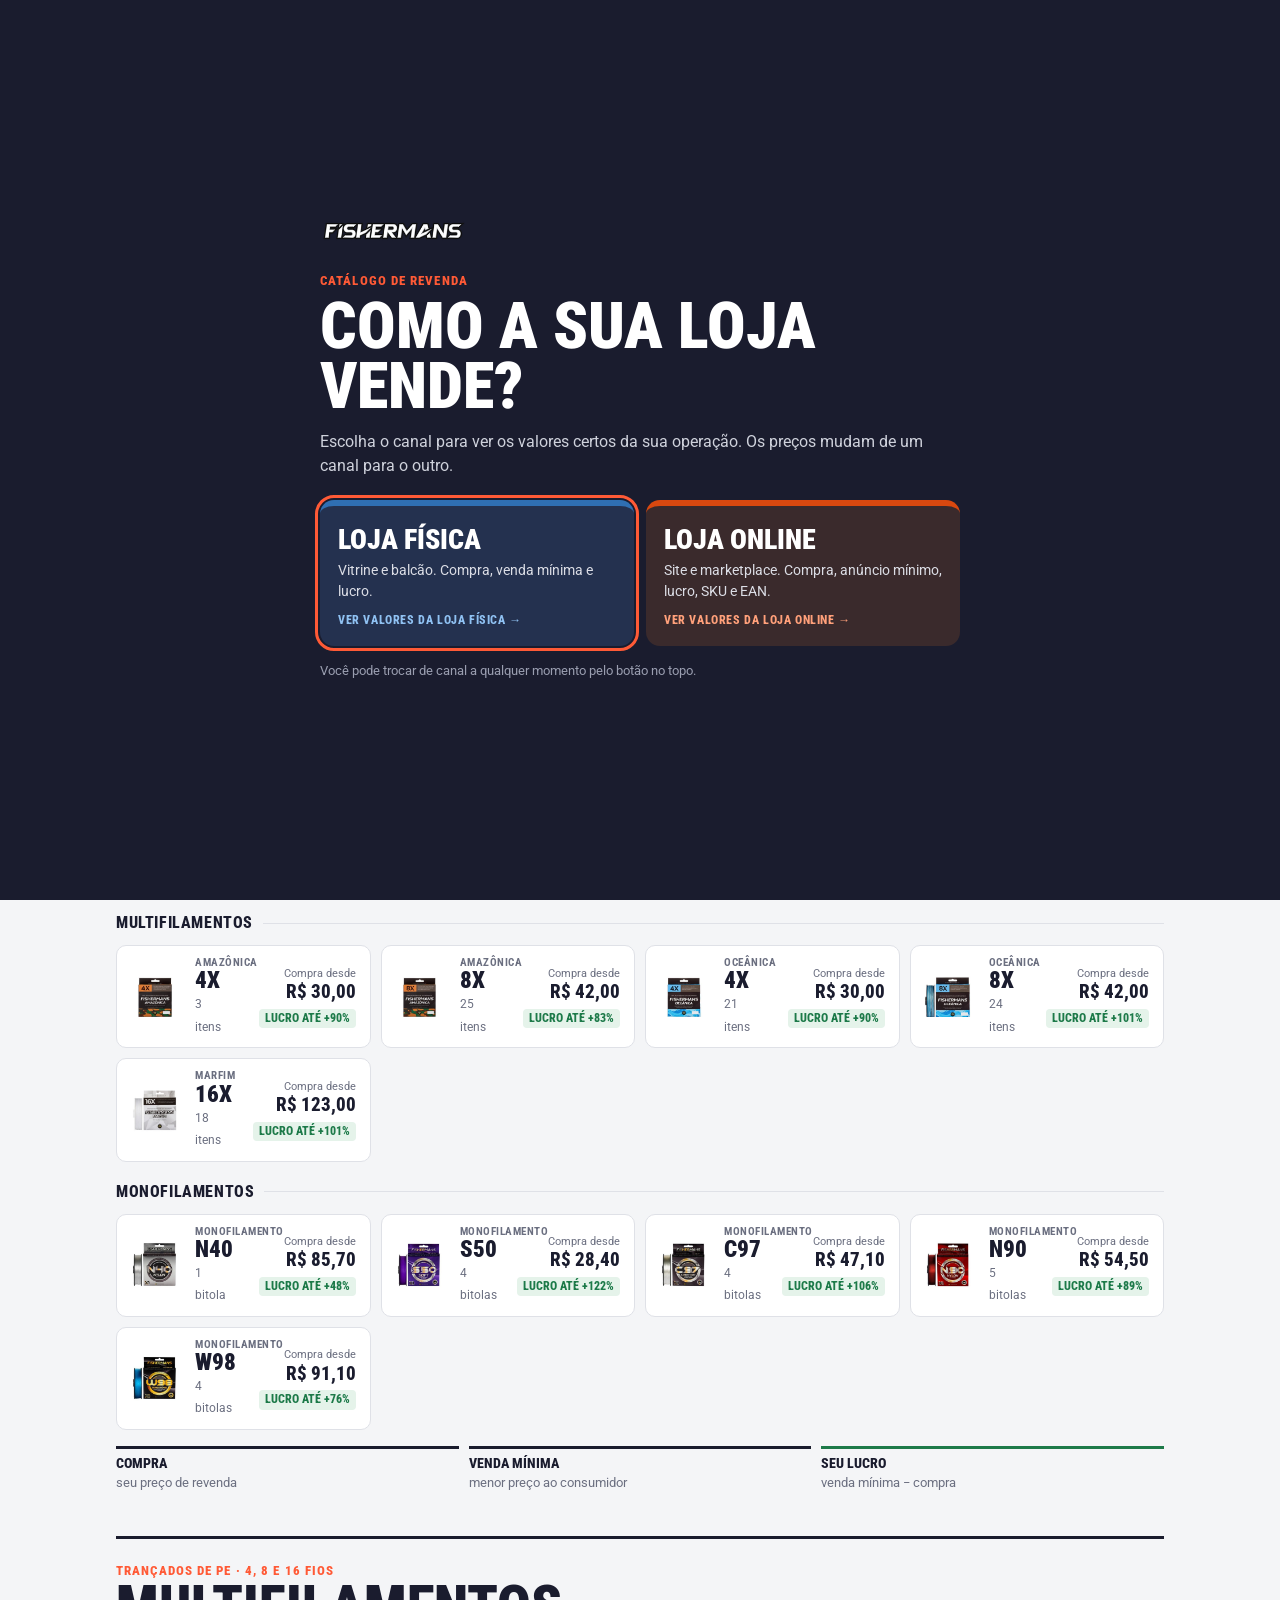
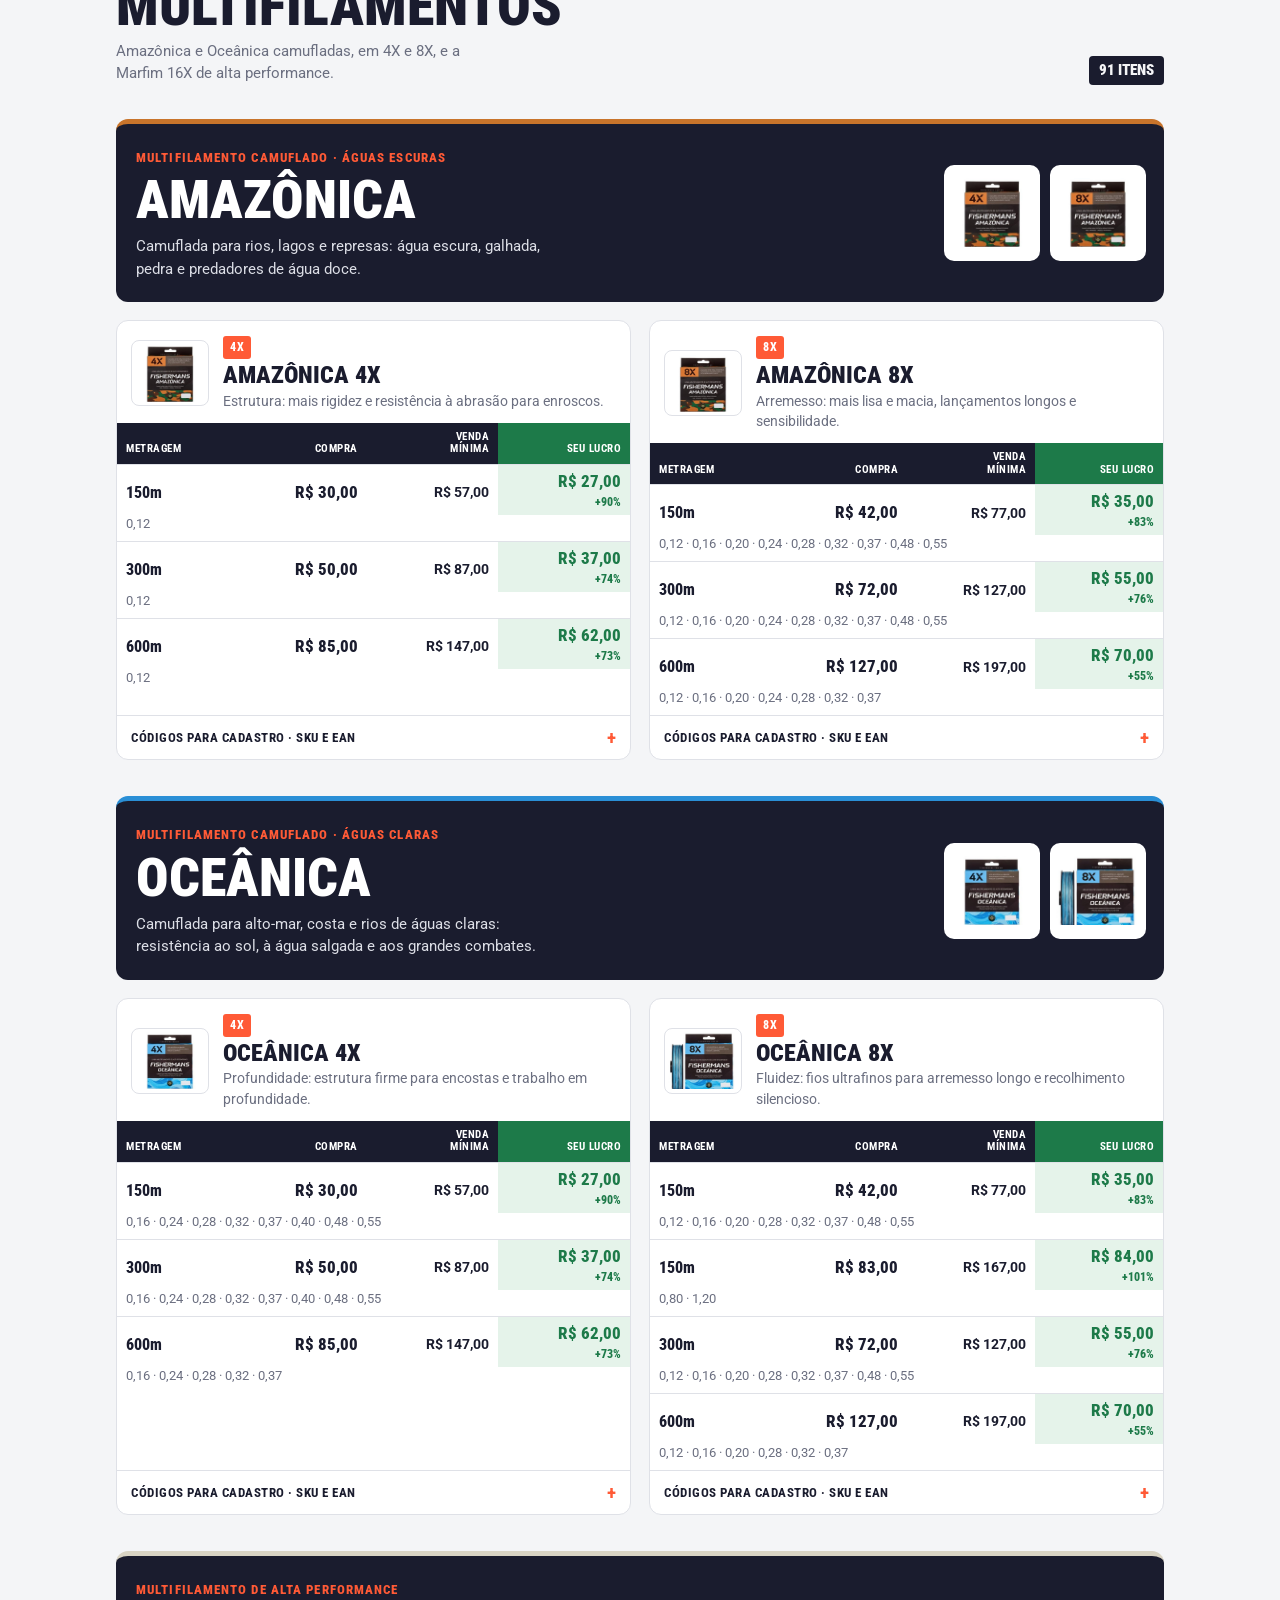
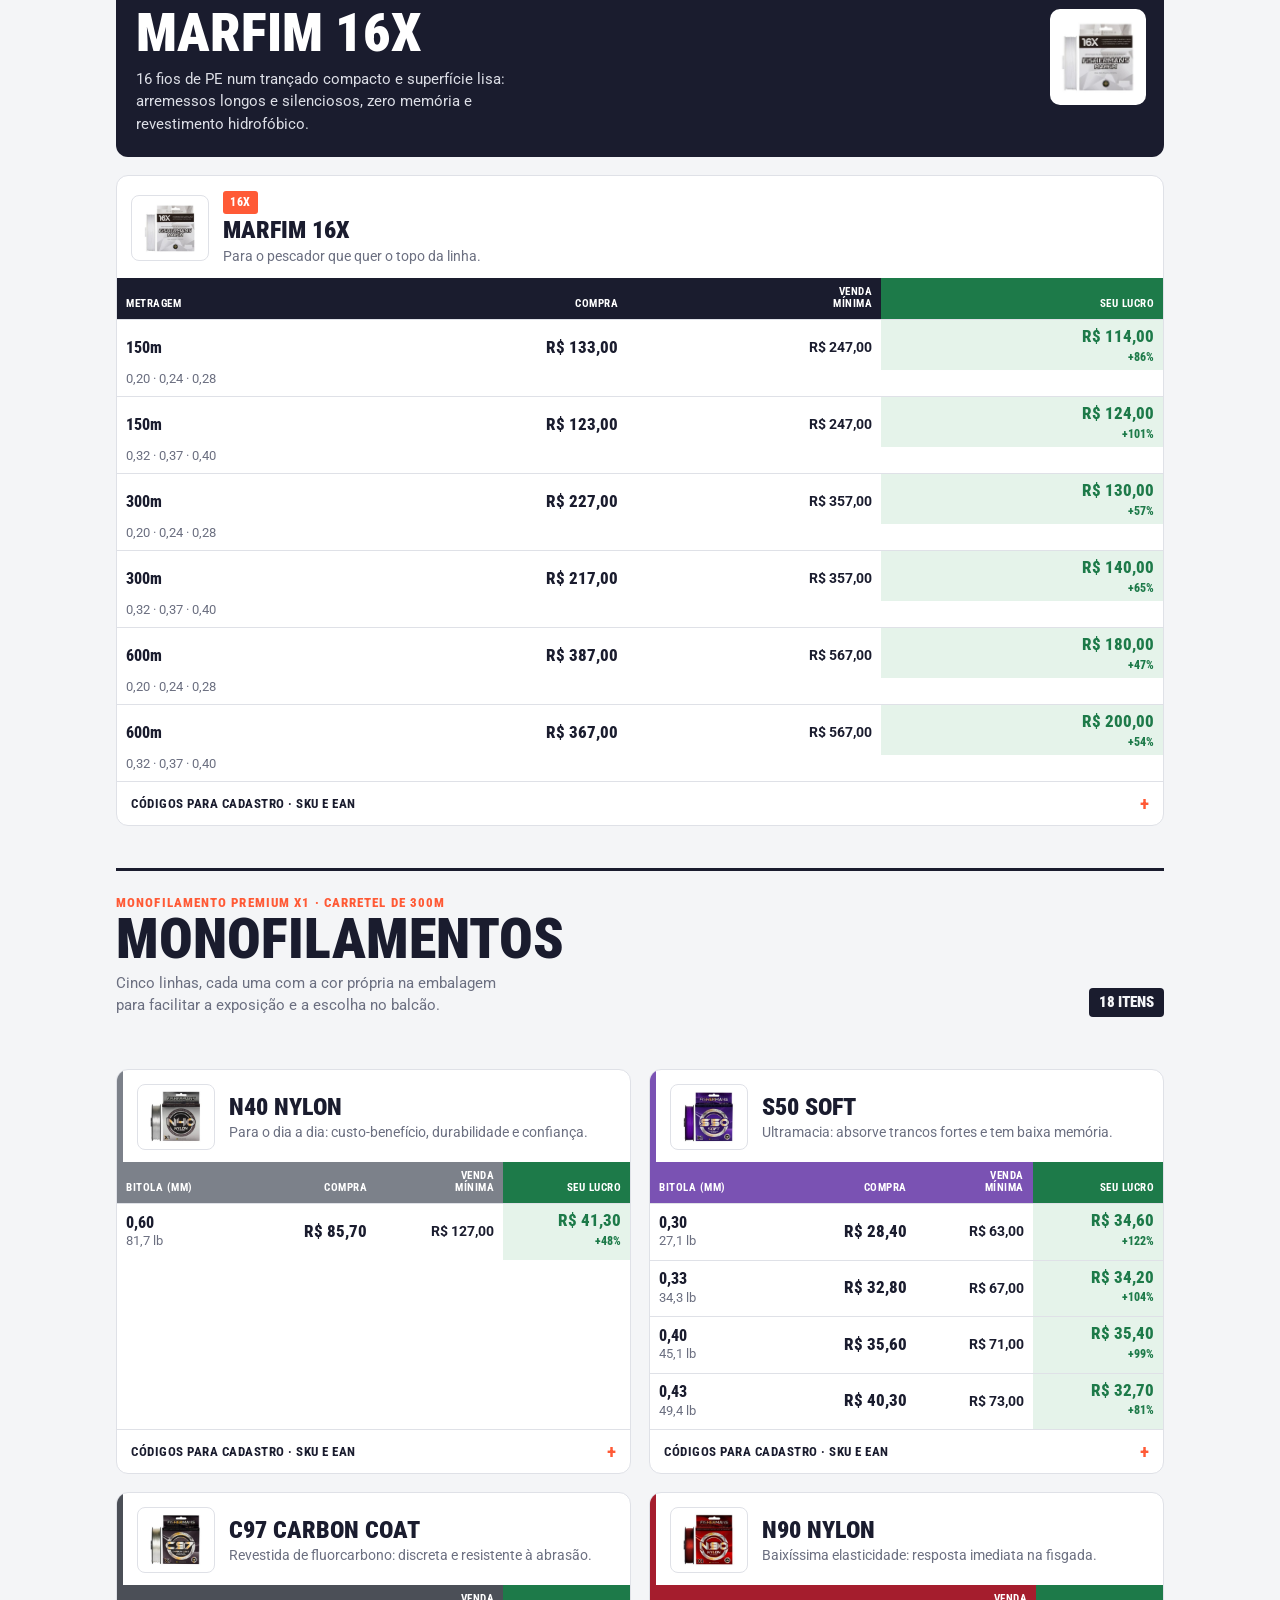
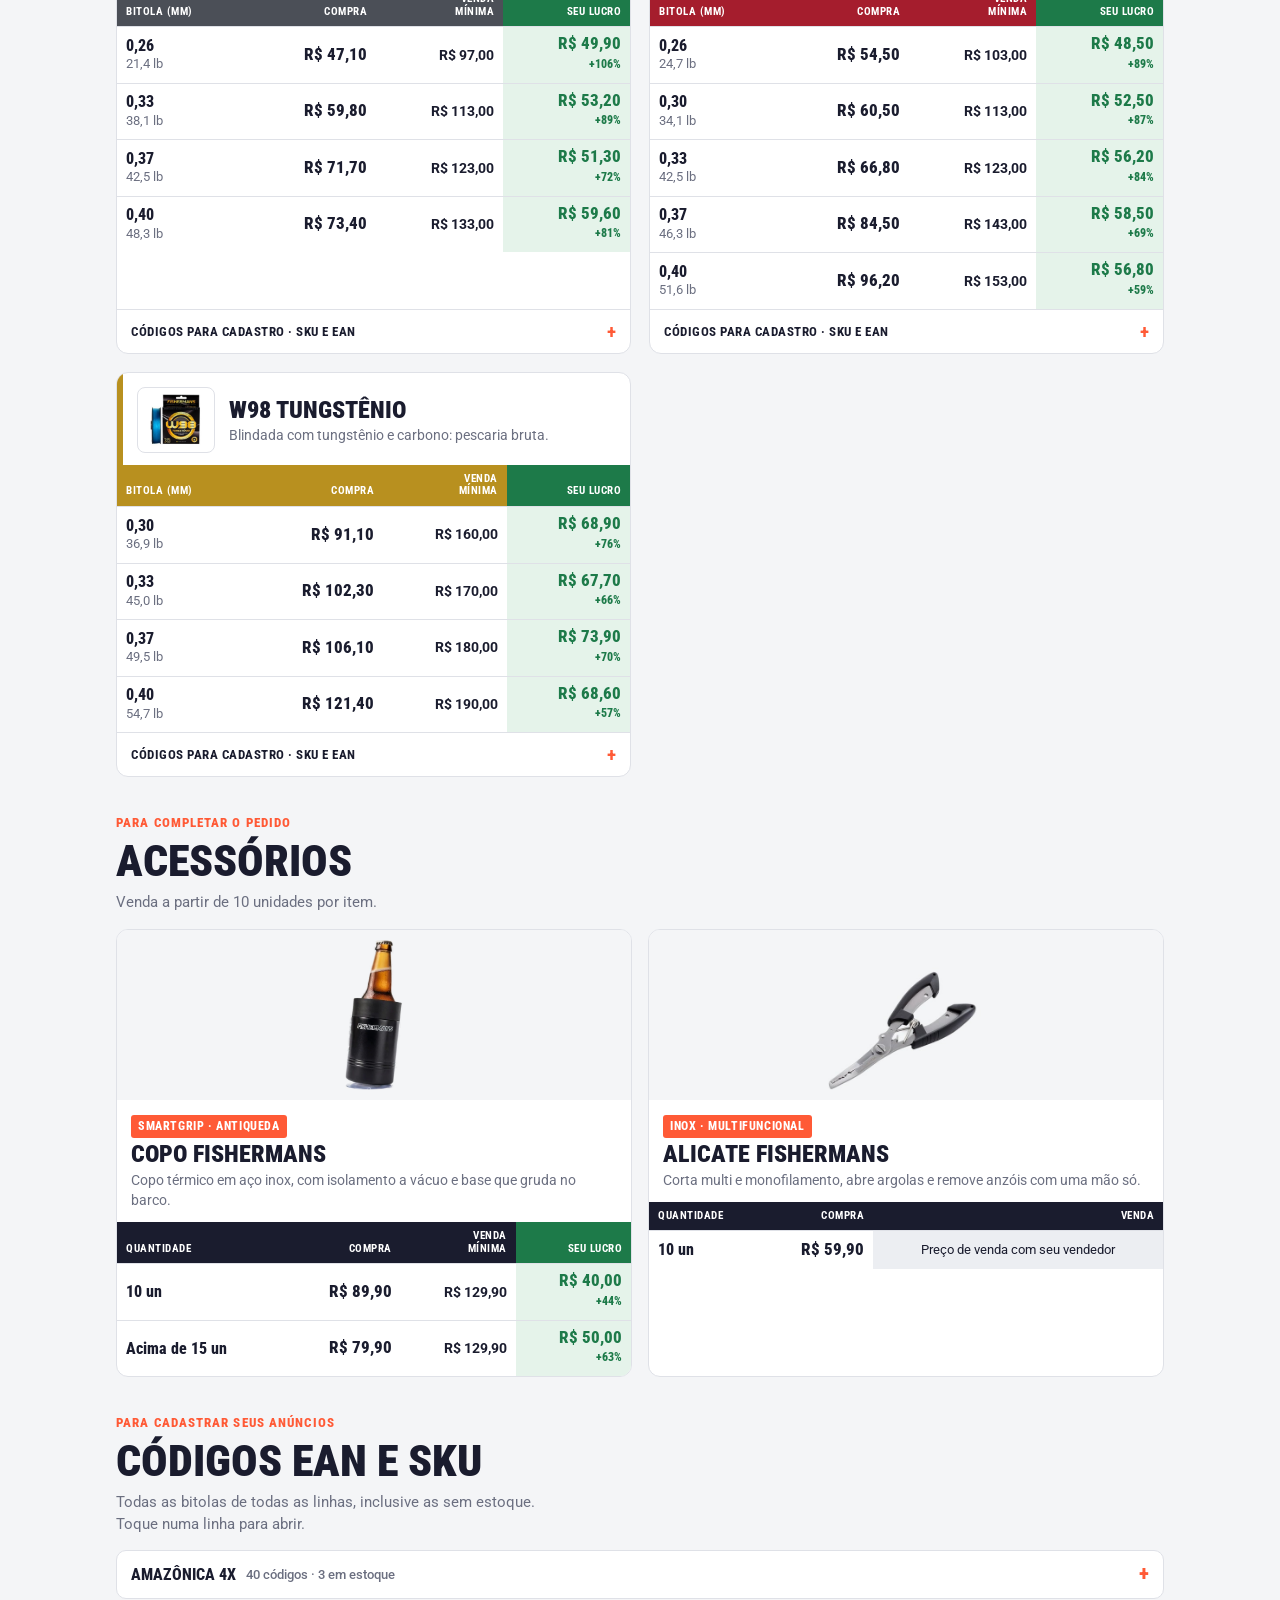
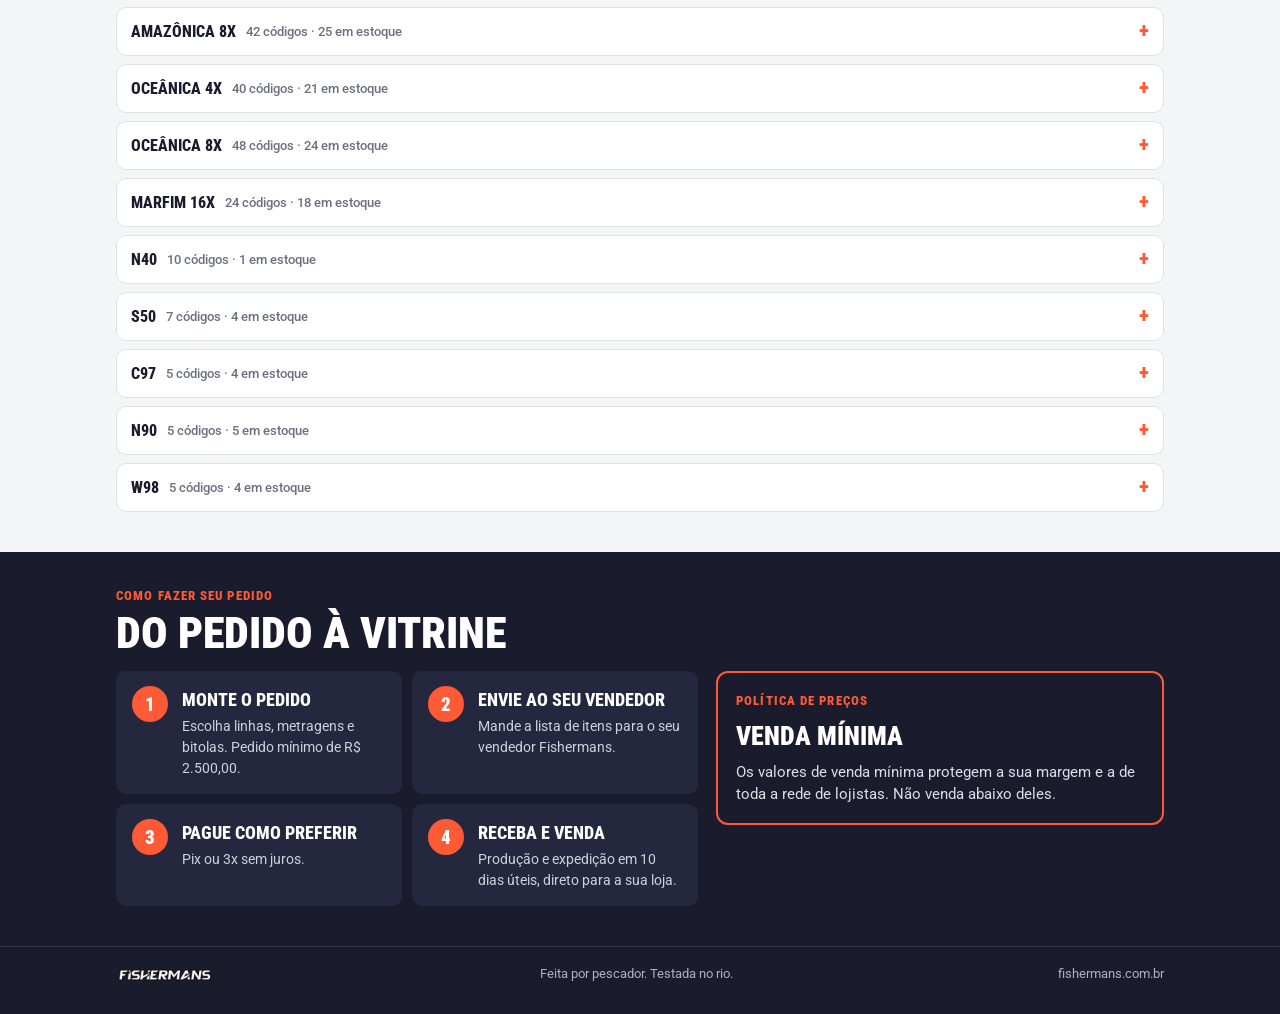
==== commit 1137a6ab: "Catálogo: remove download da planilha; códigos só na página" ====
--- a/index.html
+++ b/index.html
@@ -248,9 +248,6 @@
 
 /* códigos EAN e SKU */
 .codh{display:flex;justify-content:space-between;align-items:end;gap:12px;flex-wrap:wrap}
-.btn-csv{border:1.5px solid var(--ink);background:transparent;color:var(--ink);border-radius:8px;padding:11px 14px;font:800 13px/1 "Roboto Condensed",Arial,sans-serif;text-transform:uppercase;letter-spacing:.4px;cursor:pointer;display:inline-flex;gap:8px;align-items:center}
-.btn-csv:hover{border-color:var(--coral);color:var(--coral)}
-.btn-csv svg{width:16px;height:16px}
 .acc{background:var(--surface);border:1px solid var(--line);border-radius:10px;margin-top:8px;overflow:hidden}
 .acc summary{cursor:pointer;list-style:none;padding:13px 14px;display:flex;align-items:center;gap:10px;font:800 16px/1.1 "Roboto Condensed",Arial,sans-serif;text-transform:uppercase}
 .acc summary::-webkit-details-marker{display:none}
@@ -319,7 +316,7 @@
     <section class="sec" id="acess"><div class="sh"><span class="kick">Para completar o pedido</span><h2>Acessórios</h2><p>Venda a partir de 10 unidades por item.</p></div><div class="agrid" id="agrid"></div></section>
     <section class="sec" id="codigos">
       <div class="codh"><div class="sh" style="margin:0"><span class="kick">Para cadastrar seus anúncios</span><h2>Códigos EAN e SKU</h2><p>Todas as bitolas de todas as linhas, inclusive as sem estoque. Toque numa linha para abrir.</p></div>
-      <button type="button" class="btn-csv" id="csv"><svg viewBox="0 0 24 24" fill="none" stroke="currentColor" stroke-width="2.2" stroke-linecap="round" stroke-linejoin="round"><path d="M12 3v12M7 10l5 5 5-5M5 21h14"/></svg>Baixar planilha (CSV)</button></div>
+</div>
       <div id="codlist" style="margin-top:14px"></div>
     </section>
   </div>
@@ -459,13 +456,6 @@
     return `<details class="acc" data-l="${esc(l)}"${abertos.has(l)?' open':''}><summary>${esc(nomeLinha(l))}<small>${cs.length} códigos · ${on} em estoque</small></summary><div class="tw"><table class="cd"><thead><tr><th>Metr.</th><th>Bitola</th><th>lb</th><th>EAN</th><th>SKU</th><th>Estoque</th></tr></thead><tbody>${
       cs.map(c=>{const ok=situacao(c);return `<tr class="${ok?'':'off'}"><td>${c.m}</td><td>${bit(c.b)}</td><td>${c.lb||'—'}</td><td class="mono">${esc(c.ean)}</td><td class="mono">${esc(c.sku||'—')}</td><td><span class="st ${ok?'on':'off'}">${ok?'Sim':'Não'}</span></td></tr>`}).join('')}</tbody></table></div></details>`}).join('');
 }
-function baixarCSV(){
-  const L=window.FX_CAT.codigos||[], q=v=>'"'+String(v==null?'':v).replace(/"/g,'""')+'"';
-  const rows=[['Linha','Metragem','Bitola (mm)','Libras','EAN','SKU','Situação']].concat(L.map(c=>[nomeLinha(c.l),c.m,bit(c.b),c.lb||'',c.ean,c.sku||'',situacao(c)?'Em estoque':'Sem estoque']));
-  const blob=new Blob(['\ufeff'+rows.map(r=>r.map(q).join(';')).join('\r\n')],{type:'text/csv;charset=utf-8'});
-  const a=document.createElement('a'); a.href=URL.createObjectURL(blob); a.download='fishermans-codigos-ean-sku.csv'; document.body.appendChild(a); a.click(); setTimeout(()=>{URL.revokeObjectURL(a.href);a.remove()},500);
-}
-document.getElementById('csv').addEventListener('click',baixarCSV);
 // busca
 function norm(s){return String(s||'').toLowerCase().normalize('NFD').replace(/[\u0300-\u036f]/g,'').replace(',', '.')}
 function busca(){
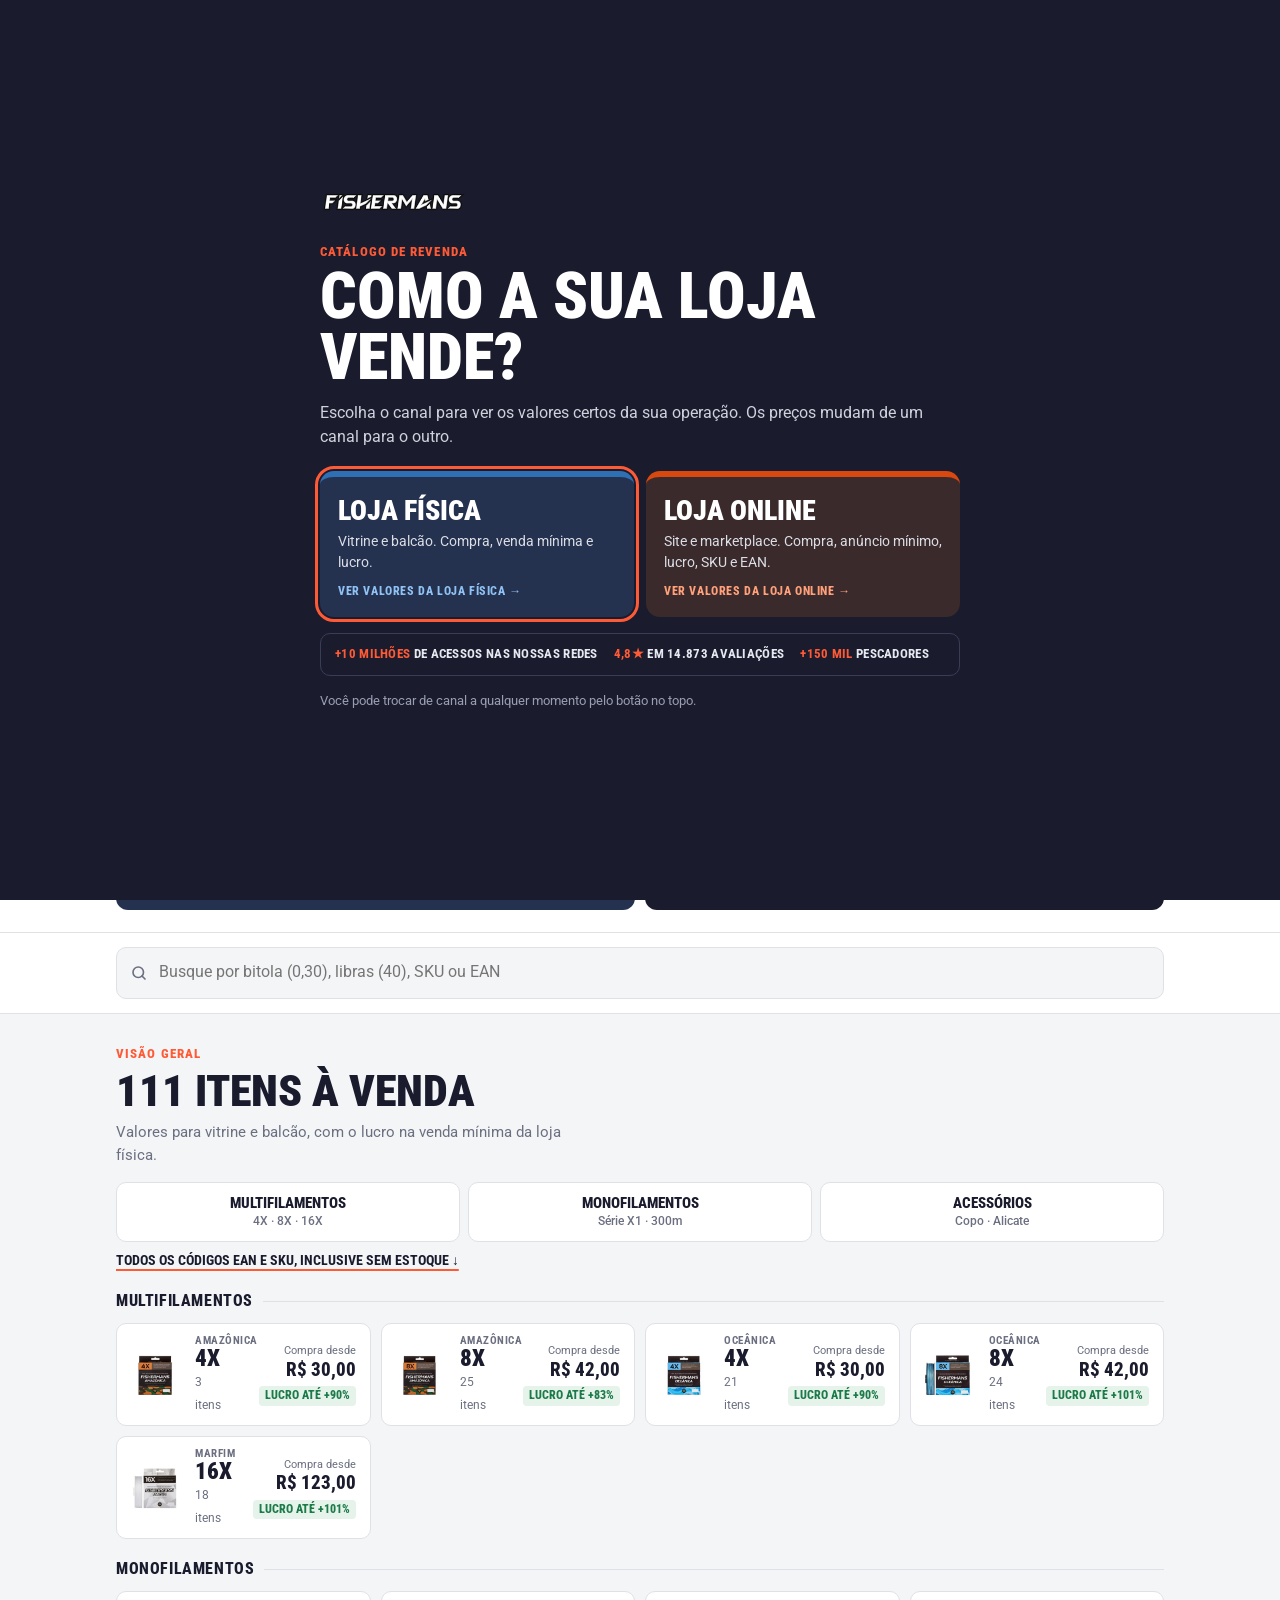
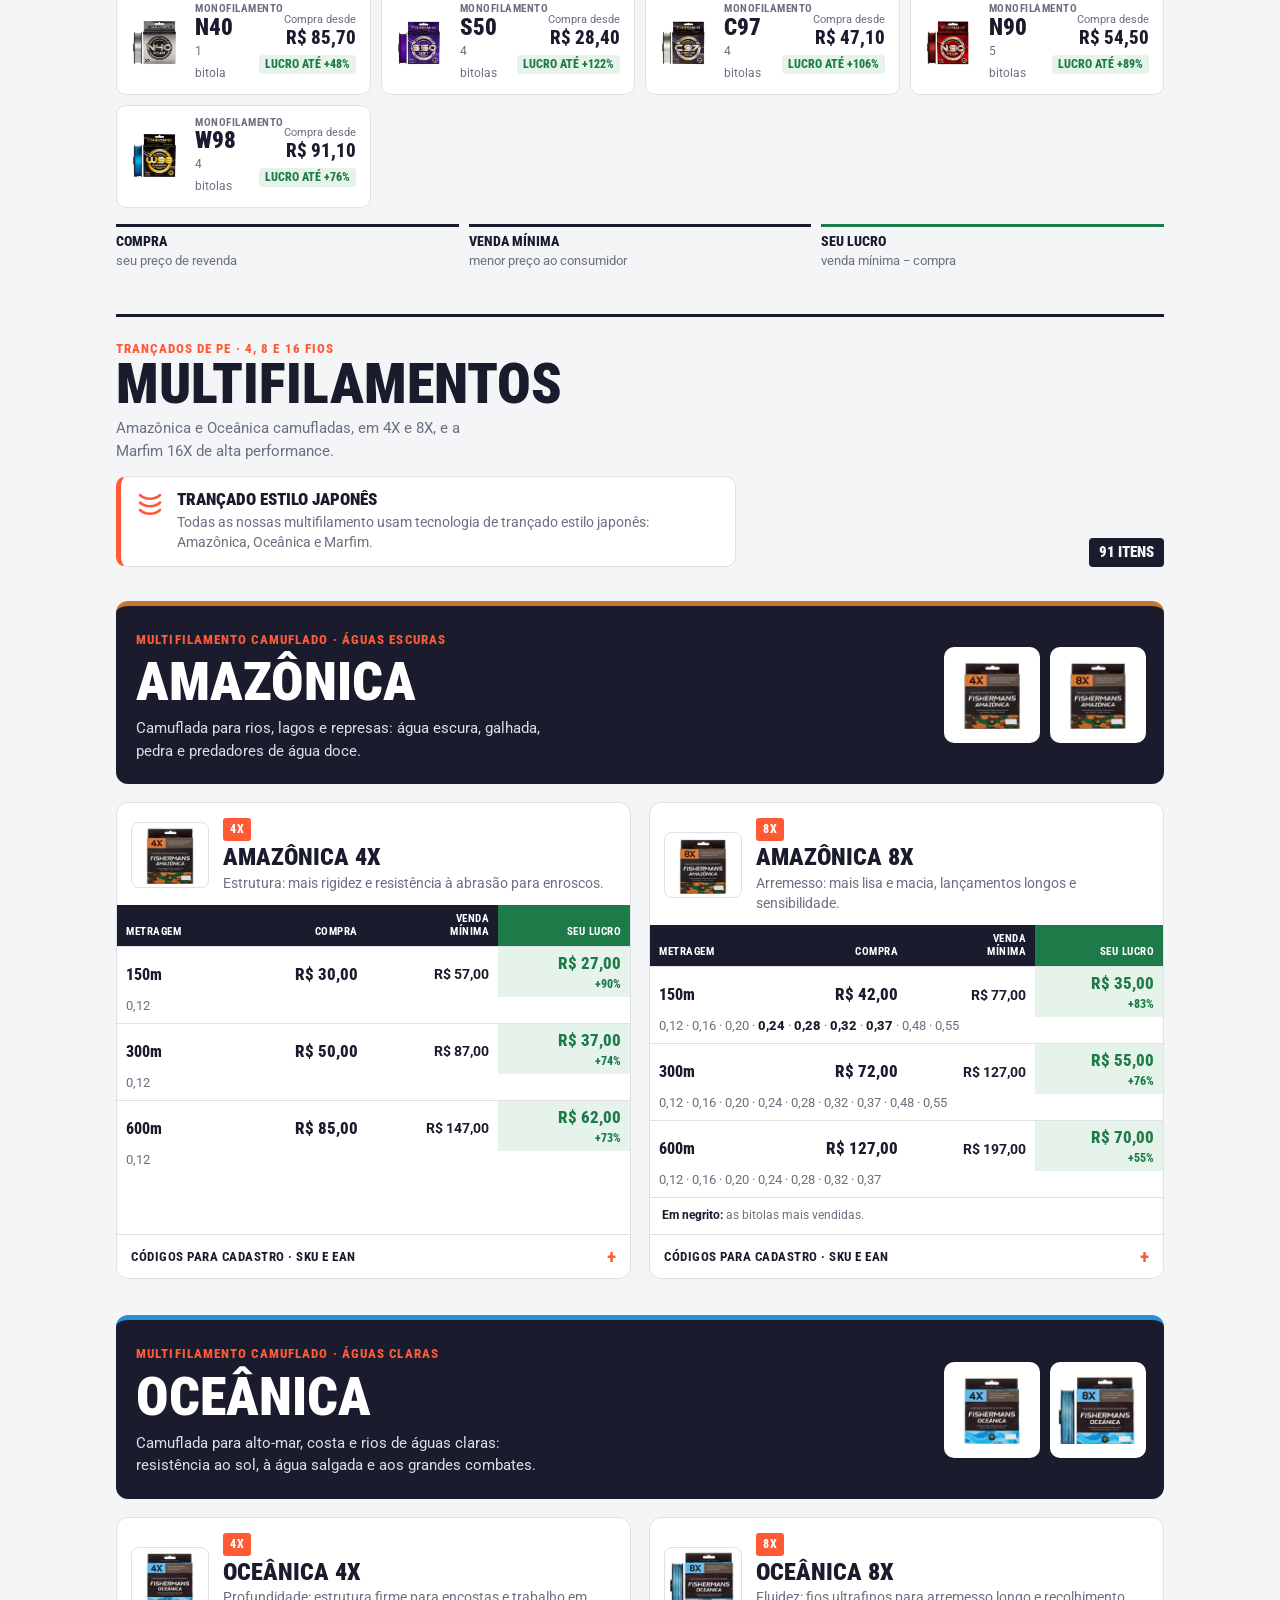
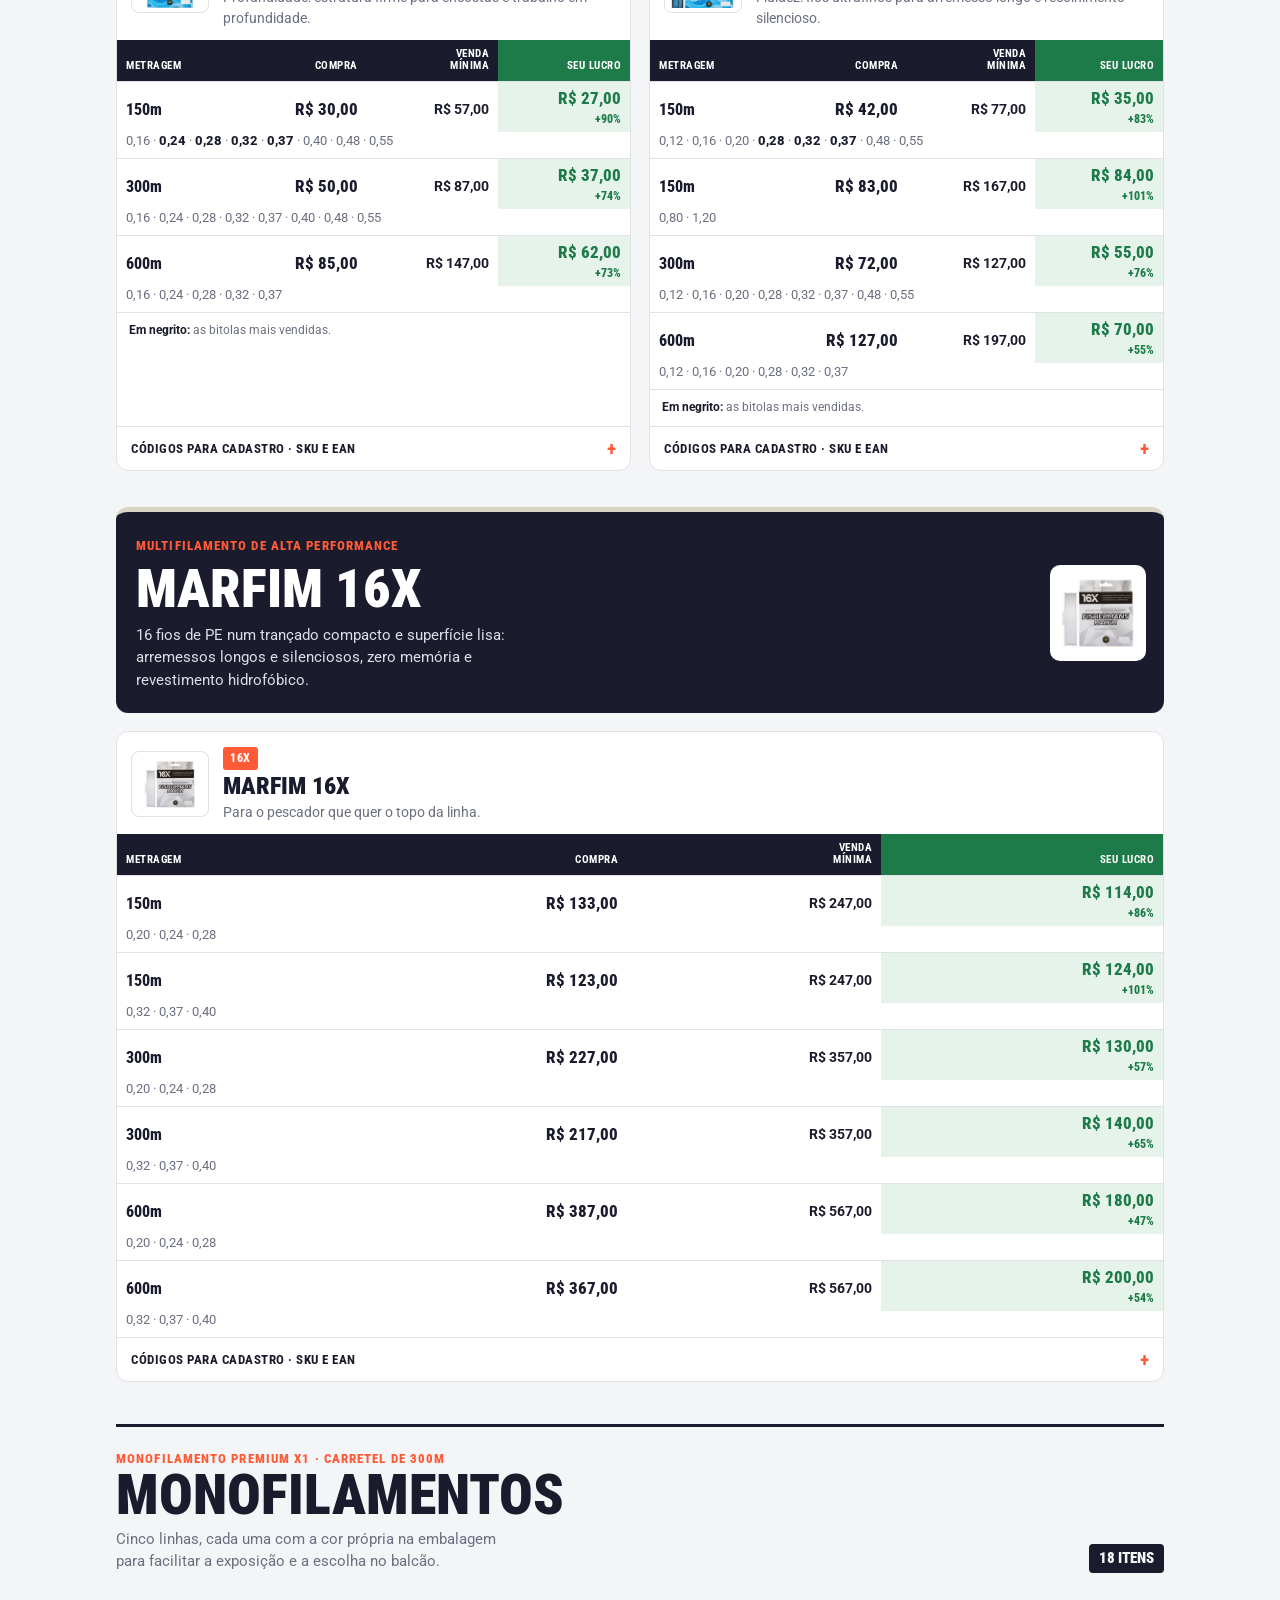
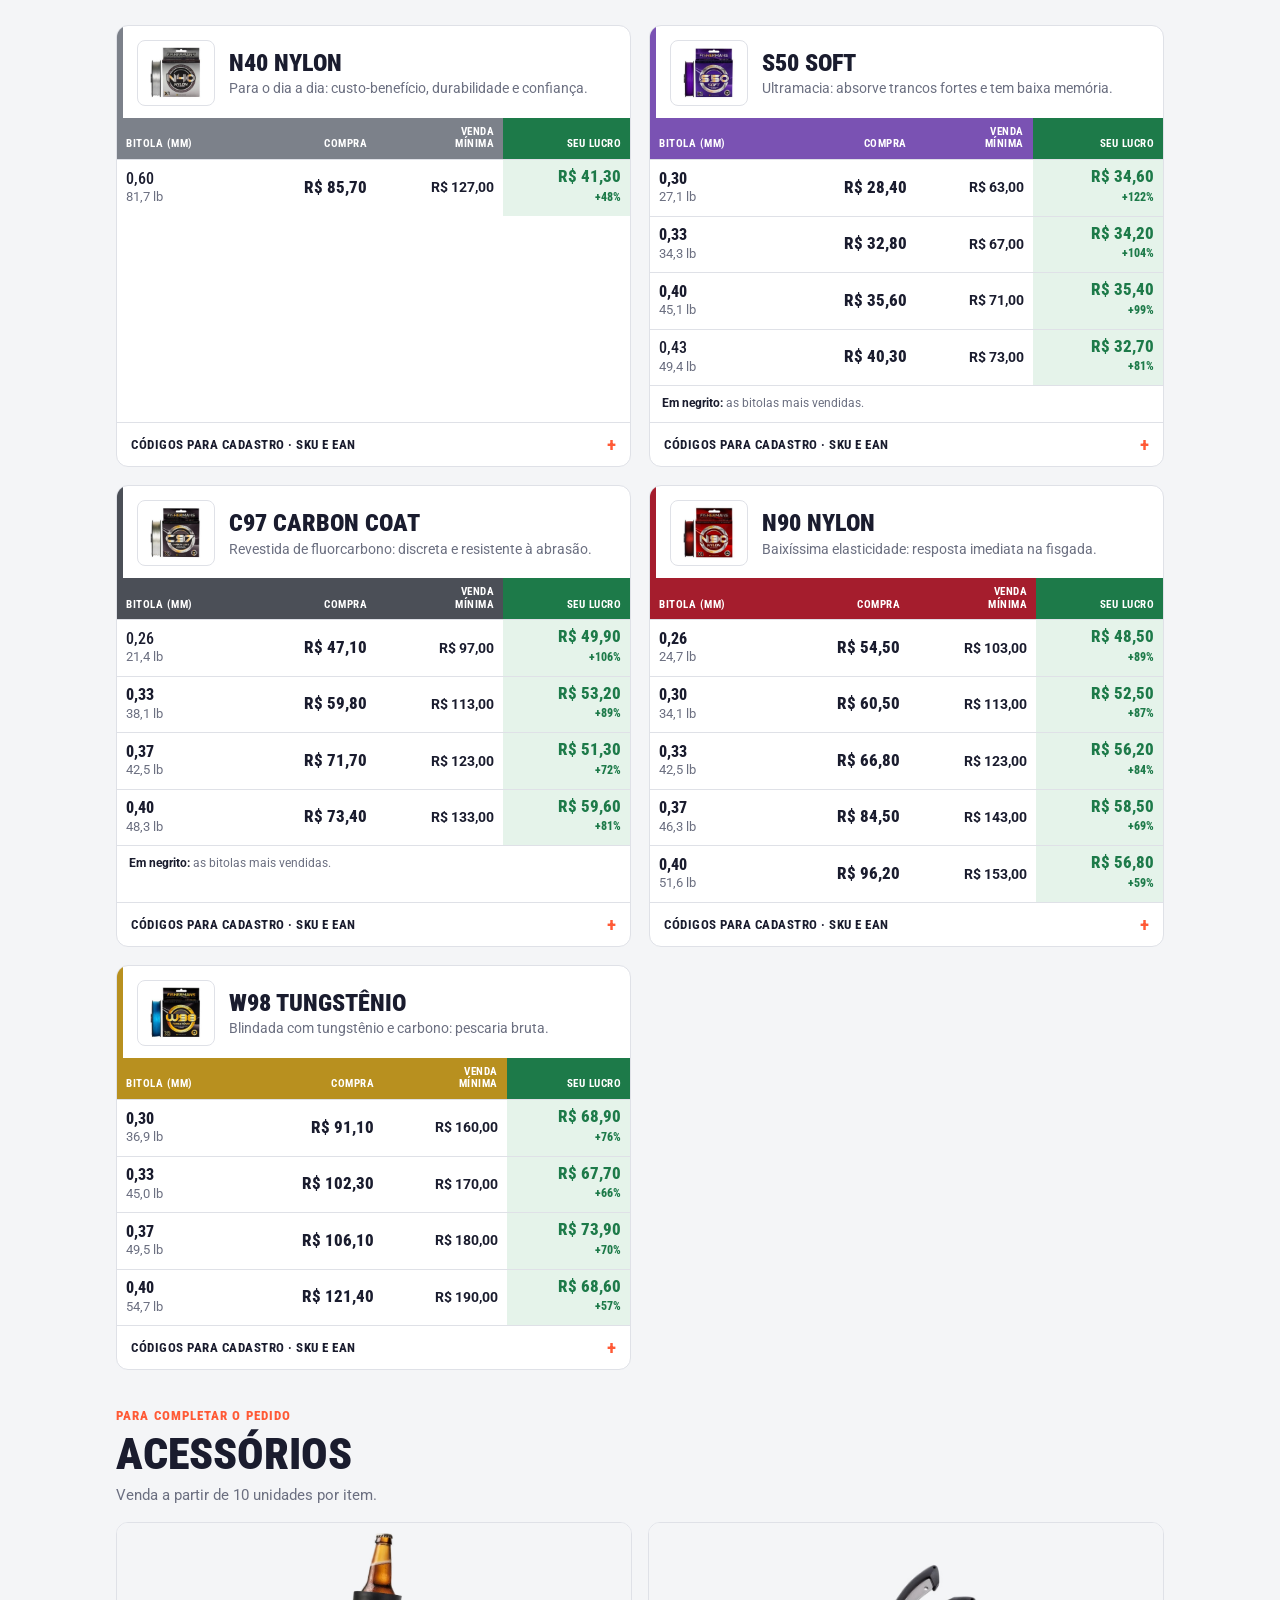
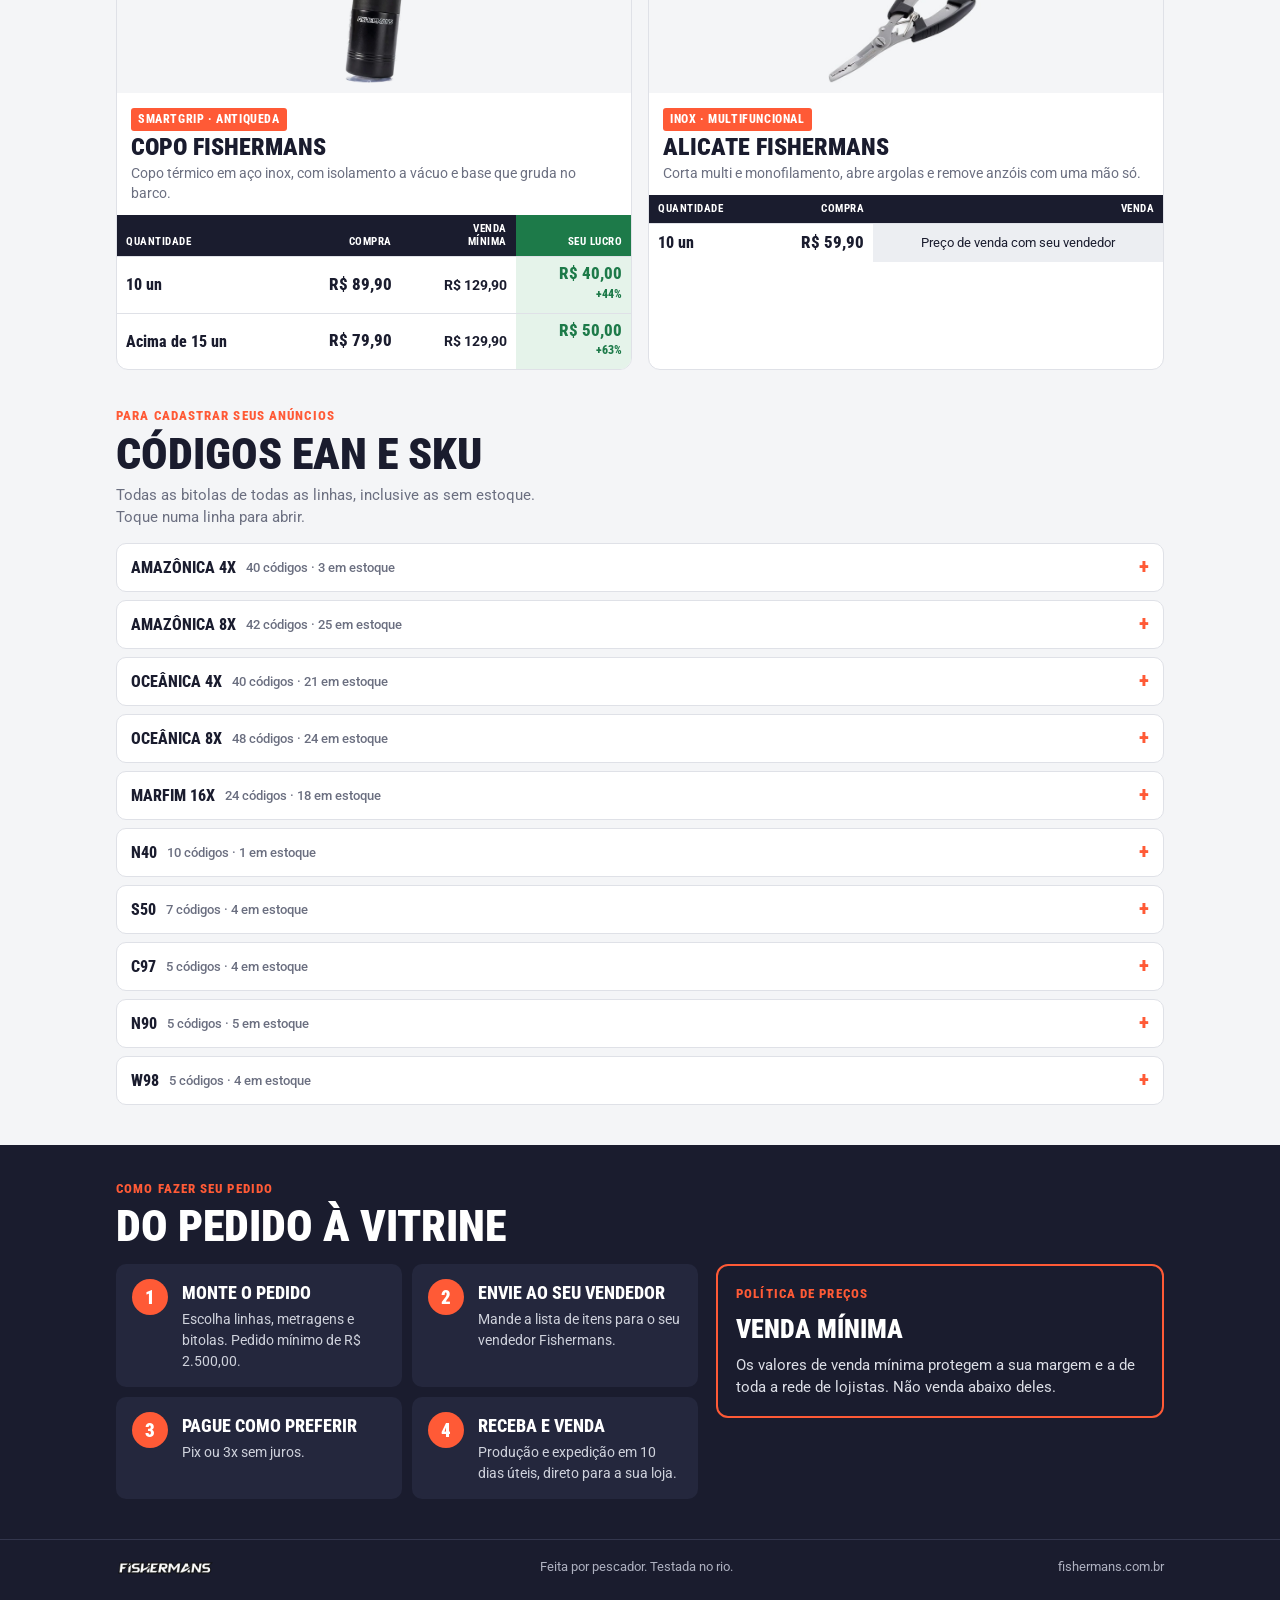
==== commit 34fe1bca: "Catálogo: números da marca, sua loja no site, preço protegido, trançado estilo japonês e mais vendid" ====
--- a/index.html
+++ b/index.html
@@ -28,11 +28,11 @@
   <link rel="icon" href="favicon.ico?v=1" sizes="any" />
   <link rel="apple-touch-icon" href="apple-touch-icon.png?v=1" />
 <script src="fx-disponibilidade.js?v=2"></script>
-<script src="assets/v2/dados.js?v=2"></script>
+<script src="assets/v2/dados.js?v=c279b44e7b"></script>
 <script src="fx-disponibilidade.js?v=2"></script>
-<script src="assets/v2/dados.js?v=2"></script>
+<script src="assets/v2/dados.js?v=c279b44e7b"></script>
 <script src="fx-disponibilidade.js?v=2"></script>
-<script src="assets/v2/dados.js?v=2"></script>
+<script src="assets/v2/dados.js?v=c279b44e7b"></script>
 <link rel="preconnect" href="https://fonts.googleapis.com"><link rel="preconnect" href="https://fonts.gstatic.com" crossorigin>
 <link href="https://fonts.googleapis.com/css2?family=Roboto+Condensed:wght@500;700;800;900&family=Roboto:wght@400;500;700&family=Roboto+Mono:wght@500&display=swap" rel="stylesheet">
 <style>
@@ -261,6 +261,37 @@
 @media (max-width:440px){#codlist .cd th,#codlist .cd td{padding:6px 3px}#codlist .cd th:first-child,#codlist .cd td:first-child{padding-left:8px}#codlist .cd th{letter-spacing:0;font-size:10px}#codlist .cd{font-size:11px}#codlist .cd .mono{font-size:10px;letter-spacing:-.2px}#codlist .st{padding:3px 4px}}
 .toall{display:inline-block;margin-top:12px;font:700 13.5px/1 "Roboto Condensed",Arial,sans-serif;text-transform:uppercase;color:var(--ink);text-decoration:underline;text-decoration-color:var(--coral);text-decoration-thickness:2px;text-underline-offset:4px}
 
+/* chamarizes */
+.proof{display:flex;flex-wrap:wrap;gap:6px 16px;margin-top:16px;padding:12px 14px;border:1px solid #3a3d55;border-radius:10px;font:700 13px/1.3 "Roboto Condensed",Arial,sans-serif;text-transform:uppercase;letter-spacing:.3px;color:#e6e8ef}
+.proof em{font-style:normal;color:var(--coral)}
+.why{background:var(--surface);border-bottom:1px solid var(--line);padding:26px 0 22px}
+.why h2{font-size:clamp(28px,7vw,40px);font-weight:900;line-height:1;margin-top:6px}
+.nums{display:grid;grid-template-columns:1fr 1fr;gap:10px;margin-top:16px}
+@media (min-width:760px){.nums{grid-template-columns:repeat(4,1fr)}}
+.num{background:var(--bg);border-radius:12px;padding:14px;border-top:4px solid var(--coral)}
+.num b{display:block;font:900 clamp(30px,8vw,40px)/1 "Roboto Condensed",Arial,sans-serif;letter-spacing:-.5px}
+.num b small{font-size:.55em;letter-spacing:0;margin-left:2px}
+.num span{display:block;font:800 13px/1.2 "Roboto Condensed",Arial,sans-serif;text-transform:uppercase;margin-top:6px}
+.num p{margin:4px 0 0;font-size:12.5px;color:var(--mut);line-height:1.35}
+.num.star b{color:#d99a00}
+.blocos{display:flex;flex-wrap:wrap;gap:10px;margin-top:12px}
+.prot{flex:1 1 300px;display:flex;gap:14px;align-items:center;background:var(--navy);color:#fff;border-radius:12px;padding:16px}
+.prot[hidden]{display:none}
+.prot.site{background:#24314f}
+@media (prefers-color-scheme:dark){:root:not([data-theme="light"]) .prot{background:#262a42;border:1px solid #33375a}:root:not([data-theme="light"]) .prot.site{background:#24314f;border-color:#2f4570}}
+:root[data-theme="dark"] .prot{background:#262a42;border:1px solid #33375a}:root[data-theme="dark"] .prot.site{background:#24314f;border-color:#2f4570}
+.prot svg{flex:0 0 40px;width:40px;height:40px;color:var(--coral)}
+.prot h3{font-size:19px;font-weight:900}
+.prot p{margin:3px 0 0;font-size:13.5px;color:#cfd2dc}
+.tec{display:flex;gap:12px;align-items:flex-start;margin-top:14px;background:var(--surface);border:1px solid var(--line);border-left:5px solid var(--coral);border-radius:10px;padding:13px 14px;max-width:620px}
+.tec svg{flex:0 0 30px;width:30px;height:30px;color:var(--coral)}
+.tec b{display:block;font:900 17px/1.1 "Roboto Condensed",Arial,sans-serif;text-transform:uppercase}
+.tec span{display:block;font-size:13.5px;color:var(--mut);margin-top:3px}
+.mv{font-weight:800;color:var(--ink)}
+.t td.m b.nm{font-weight:500}
+.mvleg{margin:0;padding:8px 12px 10px;font-size:12px;color:var(--mut);border-top:1px solid var(--line)}
+.mvleg b{color:var(--ink)}
+
 /* busca: resultados */
 #res .blk{margin-bottom:10px}
 .empty{color:var(--mut);padding:20px 4px}
@@ -278,6 +309,7 @@
     <button type="button" class="f" data-c="f"><b>Loja física</b><span>Vitrine e balcão. Compra, venda mínima e lucro.</span><em>Ver valores da loja física →</em></button>
     <button type="button" class="o" data-c="o"><b>Loja online</b><span>Site e marketplace. Compra, anúncio mínimo, lucro, SKU e EAN.</span><em>Ver valores da loja online →</em></button>
   </div>
+  <div class="proof"><span><em>+10 milhões</em> de acessos nas nossas redes</span><span><em>4,8★</em> em 14.873 avaliações</span><span><em>+150 mil</em> pescadores</span></div>
   <small>Você pode trocar de canal a qualquer momento pelo botão no topo.</small>
 </div></div>
 <header class="top"><div class="wrap">
@@ -297,6 +329,23 @@
     <div class="cond"><div><small>Pedido mínimo</small><b>R$ 2.500</b></div><div><small>Pagamento</small><b>Pix ou 3x sem juros</b></div><div><small>Produção</small><b>10 dias úteis</b></div></div>
   </div>
 </section>
+
+<section class="why"><div class="wrap">
+  <span class="kick">Por que revender Fishermans</span>
+  <h2>O pescador já procura a marca</h2>
+  <div class="nums">
+    <div class="num"><b>+10<small>MI</small></b><span>Acessos nas redes</span><p>Somando todas as nossas redes. Seu cliente chega conhecendo.</p></div>
+    <div class="num star"><b>4,8★</b><span>14.873 avaliações</span><p>Nota média dada por quem comprou e pescou.</p></div>
+    <div class="num"><b>+150<small>MIL</small></b><span>Pescadores</span><p>Já usam Fishermans no rio e no mar.</p></div>
+    <div class="num"><b>10<small>DIAS</small></b><span>Produção nacional</span><p>Do pedido à expedição, em dias úteis.</p></div>
+  </div>
+  <div class="blocos">
+    <div class="prot site" id="blkSite"><svg viewBox="0 0 24 24" fill="none" stroke="currentColor" stroke-width="2" stroke-linecap="round" stroke-linejoin="round"><path d="M12 21s-7-6.2-7-11.5A7 7 0 0 1 19 9.5C19 14.8 12 21 12 21z"/><circle cx="12" cy="9.5" r="2.5"/></svg>
+      <div><h3>Sua loja no nosso site</h3><p>Revendedores oficiais aparecem no mapa “Onde comprar” do fishermans.com.br. Quem descobre a marca nas redes encontra você.</p></div></div>
+    <div class="prot"><svg viewBox="0 0 24 24" fill="none" stroke="currentColor" stroke-width="2" stroke-linecap="round" stroke-linejoin="round"><path d="M12 2 4 6v6c0 5 3.4 8.6 8 10 4.6-1.4 8-5 8-10V6l-8-4z"/><path d="m9 12 2 2 4-4"/></svg>
+      <div><h3>Preço protegido</h3><p>Toda a rede vende pelo preço mínimo ou acima. A loja do lado não derruba a sua margem.</p></div></div>
+  </div>
+</div></section>
 
 <div class="busca"><div class="wrap"><label><svg viewBox="0 0 24 24" fill="none" stroke="currentColor" stroke-width="2.2" stroke-linecap="round"><circle cx="11" cy="11" r="7"/><path d="m20 20-4-4"/></svg>
   <input id="q" type="search" placeholder="Busque por bitola (0,30), libras (40), SKU ou EAN" aria-label="Buscar produto" autocomplete="off"></label></div></div>
@@ -367,10 +416,13 @@
   if(i.oc==null||i.ov==null) return null; return {c:i.oc,v:i.ov,lu:i.ov-i.oc};
 }
 const doCanal=line=>ITEMS.filter(i=>i.l===line&&ativo(i)&&preco(i));
+// mais vendidas: curva A do guia comercial
+const MV_MULTI=['0.24','0.28','0.32','0.37'], MV_MONO={'Mono N40':['0.30','0.37','0.40'],'Mono S50':['0.30','0.33','0.37','0.40'],'Mono C97':['0.30','0.33','0.37','0.40']};
+function maisV(l,m,b){if(/ X[48]$/.test(l))return m==='150m'&&MV_MULTI.includes(b);return !!(MV_MONO[l]&&MV_MONO[l].includes(b))}
 function grupos(line,porBitola){
   const g=new Map();
   doCanal(line).forEach(i=>{const p=preco(i);const k=porBitola?i.b:[i.m,p.c,p.v].join('|');
-    if(!g.has(k))g.set(k,{m:i.m,bits:[],lb:i.lb,p});g.get(k).bits.push(i.b)});
+    if(!g.has(k))g.set(k,{l:line,m:i.m,bits:[],lb:i.lb,p});g.get(k).bits.push(i.b)});
   return [...g.values()];
 }
 function head(first){
@@ -381,8 +433,8 @@
 function linhaTab(g,mono,sub){
   const p=g.p, pct=Math.round(p.lu/p.c*100), n=4;
   const tag='';
-  const first=mono?`<b>${bit(g.bits[0])}${tag}</b>${g.lb?`<span>${g.lb} lb</span>`:''}`:`<b>${g.m}${tag}</b>`;
-  if(sub===undefined&&!mono&&g.bits.length) sub=g.bits.map(bit).join(' · ');
+  const first=mono?`<b${g.l&&MV_MONO[g.l]&&!maisV(g.l,g.m,g.bits[0])?' class="nm"':''}>${bit(g.bits[0])}${tag}</b>${g.lb?`<span>${g.lb} lb</span>`:''}`:`<b>${g.m}${tag}</b>`;
+  if(sub===undefined&&!mono&&g.bits.length) sub=g.bits.map(b=>g.l&&maisV(g.l,g.m,b)?`<span class="mv">${bit(b)}</span>`:bit(b)).join(' · ');
   const sr=sub?`<tr class="sub"><td colspan="${n}">${sub}</td></tr>`:'';
   if(p.conf) return `<tr class="${sub?'hs':''}"><td class="m">${first}</td><td class="r c">${brl(p.c)}</td><td class="rv" colspan="${n-2}"><b>Em revisão</b> · confirme os valores com seu vendedor</td></tr>${sr}`;
   const lu=`<td class="r lu"><b>${brl(p.lu)}</b><small>+${pct}%</small></td>`;
@@ -400,6 +452,7 @@
   return `<article class="blk${mono?' mb':''}" ${cor?`style="--mc:${cor}"`:''} id="l-${line.replace(/\W+/g,'')}">
     <div class="bh"><div class="pi"><img src="${IMG[img]}" alt="Embalagem ${esc(titulo)}"></div><div>${cod?`<span class="cod">${cod}</span>`:''}<h3>${esc(titulo)}</h3><p>${esc(desc)}</p></div></div>
     <div class="tw"><table class="t"><thead>${head(mono?'Bitola (mm)':'Metragem')}</thead><tbody>${gs.map(g=>linhaTab(g,mono)).join('')}</tbody></table></div>
+    ${gs.some(g=>g.bits.some(b=>maisV(line,g.m,b)))?'<p class="mvleg"><b>Em negrito:</b> as bitolas mais vendidas.</p>':''}
     ${codigos(line)}</article>`;
 }
 function notas(lines){
@@ -410,6 +463,7 @@
 function desde(line){const ps=doCanal(line).map(preco);if(!ps.length)return null;const ok=ps.filter(p=>!p.conf);return {c:Math.min(...ps.map(p=>p.c)),pct:Math.max(...ok.map(p=>Math.round(p.lu/p.c*100)))}}
 
 function render(){
+  const bs=document.getElementById('blkSite'); if(bs) bs.hidden=C!=='f';
   const tot=ITEMS.filter(i=>ativo(i)&&preco(i)).length;
   document.getElementById('tot').textContent=`${tot} itens à venda`;
   document.getElementById('visP').textContent=C==='f'?'Valores para vitrine e balcão, com o lucro na venda mínima da loja física.':'Valores para o canal digital, com o lucro no anúncio mínimo.';
@@ -425,7 +479,7 @@
   const card=cs=>cs.map(([l,fam,cod,img,qt,d])=>`<a class="rc" href="#l-${l.replace(/\W+/g,'')}"><div class="pi"><img src="${IMG[img]}" alt=""></div><div class="rn"><span>${fam}</span><b>${cod}</b><small>${qt}</small></div><div class="rp"><small>Compra desde</small><b>${brl(d.c)}</b><span class="lu-tag">lucro até +${d.pct}%</span></div></a>`).join('');
   document.getElementById('rgrid').innerHTML=card(cards); document.getElementById('rgrid2').innerHTML=card(cards2);
   // famílias
-  let h=`<div class="div" id="multi"><div><span class="kick">Trançados de PE · 4, 8 e 16 fios</span><h2>Multifilamentos</h2><p>Amazônica e Oceânica camufladas, em 4X e 8X, e a Marfim 16X de alta performance.</p></div><span class="n">${['Amazônica X4','Amazônica X8','Oceânica X4','Oceânica X8','Marfim X16'].reduce((a,l)=>a+doCanal(l).length,0)} itens</span></div>`;
+  let h=`<div class="div" id="multi"><div><span class="kick">Trançados de PE · 4, 8 e 16 fios</span><h2>Multifilamentos</h2><p>Amazônica e Oceânica camufladas, em 4X e 8X, e a Marfim 16X de alta performance.</p><div class="tec"><svg viewBox="0 0 24 24" fill="none" stroke="currentColor" stroke-width="2" stroke-linecap="round"><path d="M4 4c4 4 12 4 16 0M4 10c4 4 12 4 16 0M4 16c4 4 12 4 16 0"/></svg><div><b>Trançado estilo japonês</b><span>Todas as nossas multifilamento usam tecnologia de trançado estilo japonês: Amazônica, Oceânica e Marfim.</span></div></div></div><span class="n">${['Amazônica X4','Amazônica X8','Oceânica X4','Oceânica X8','Marfim X16'].reduce((a,l)=>a+doCanal(l).length,0)} itens</span></div>`;
   FAM.forEach(f=>{const bl=f.linhas.map(([l,cod,desc,img])=>bloco(l,cod,`${f.nome.replace(' 16X','')} ${cod}`,desc,img)).filter(Boolean);
     if(!bl.length)return;
     h+=`<section class="sec" id="f-${f.id}"><div class="fh" style="--fc:${FCOR[f.id]}"><div class="ft"><span class="kick">${f.sub}</span><h2>${f.nome}</h2><p>${f.desc}</p></div><div class="packs">${f.linhas.map(x=>`<span><img src="${IMG[x[3]]}" alt=""></span>`).join('')}</div></div>
@@ -449,7 +503,7 @@
 // códigos EAN e SKU de todas as bitolas
 function situacao(c){const i=ITEMS.find(x=>x.l===c.l&&x.m===c.m&&x.b===c.b);return !!(i&&ativo(i)&&preco(i))}
 function codigosTodos(){
-  const L=window.FX_CAT.codigos||[], g=new Map();
+  const L=(window.FX_CAT.codigos&&window.FX_CAT.codigos.length)?window.FX_CAT.codigos:ITEMS.filter(i=>i.ean&&i.b!=='unidade'), g=new Map();
   L.forEach(c=>{if(!g.has(c.l))g.set(c.l,[]);g.get(c.l).push(c)});
   const abertos=new Set([...document.querySelectorAll('#codlist details[open]')].map(d=>d.dataset.l));
   document.getElementById('codlist').innerHTML=[...g].map(([l,cs])=>{const on=cs.filter(situacao).length;
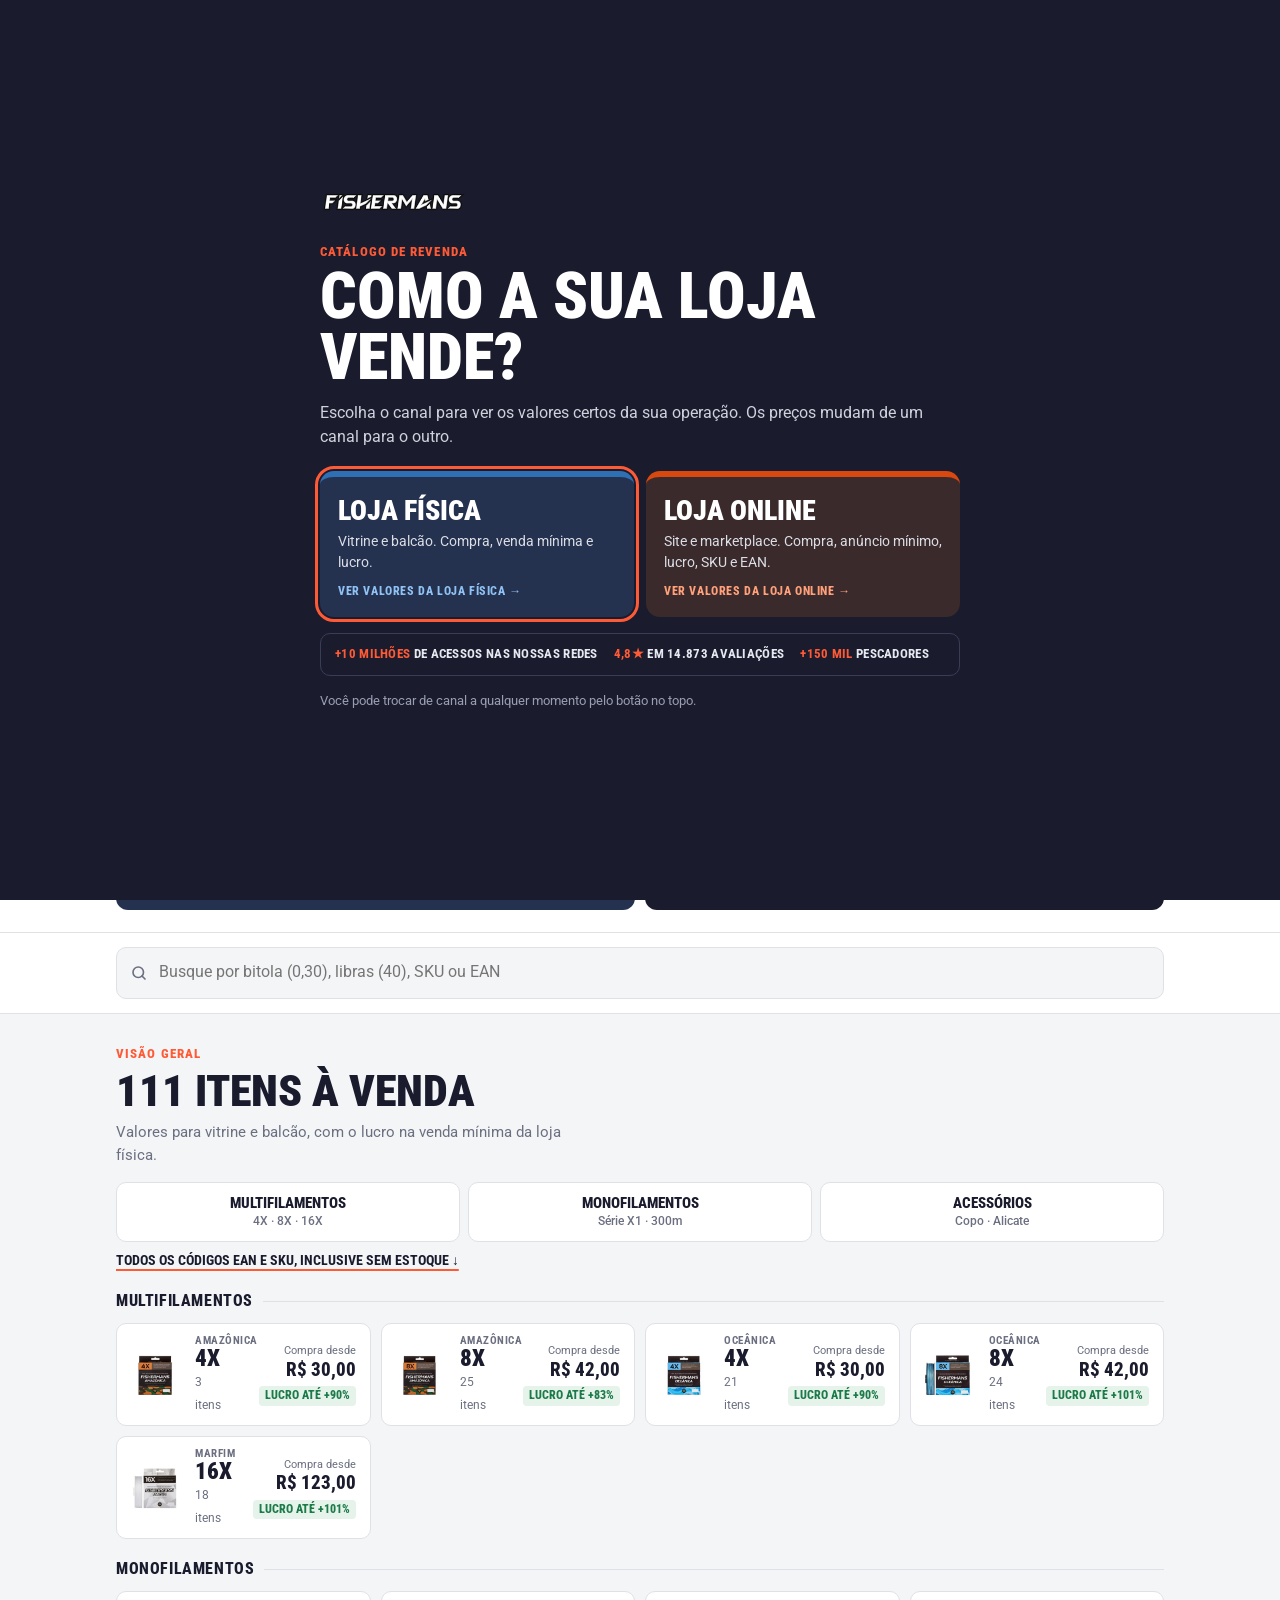
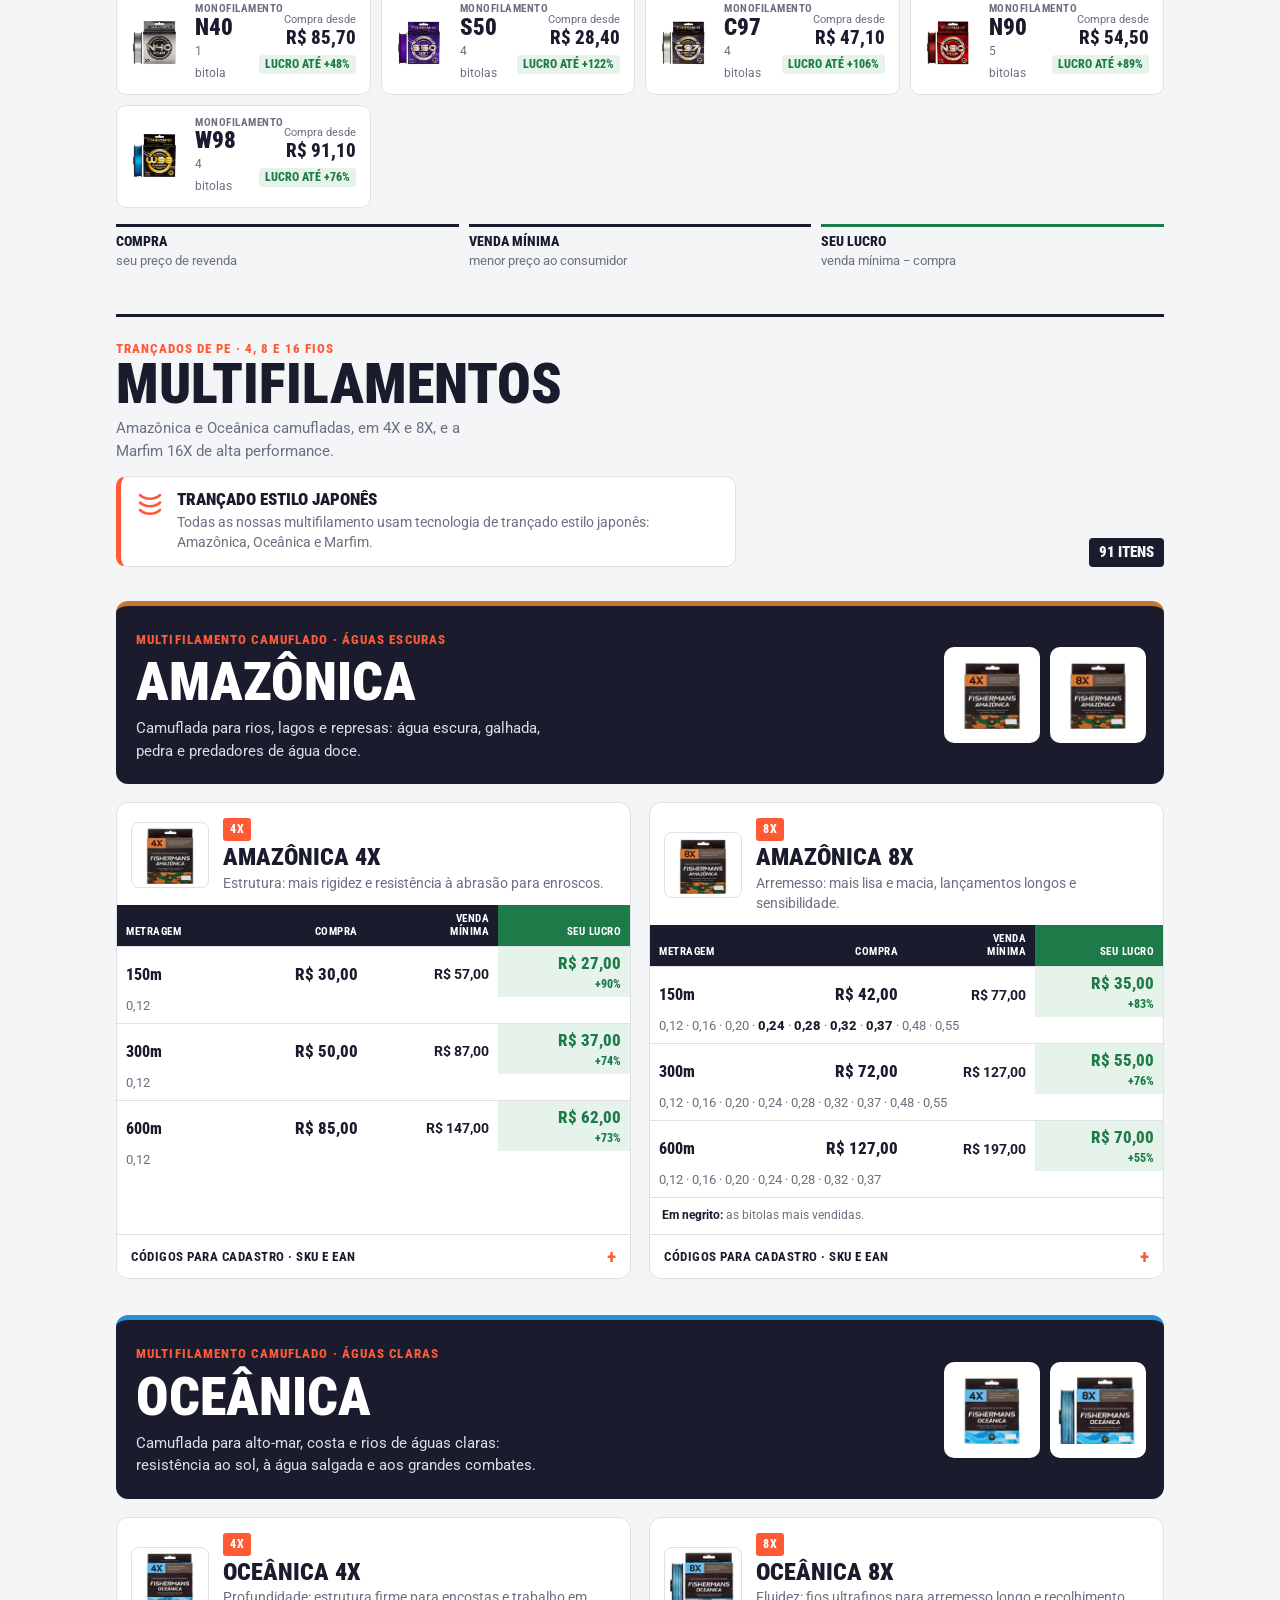
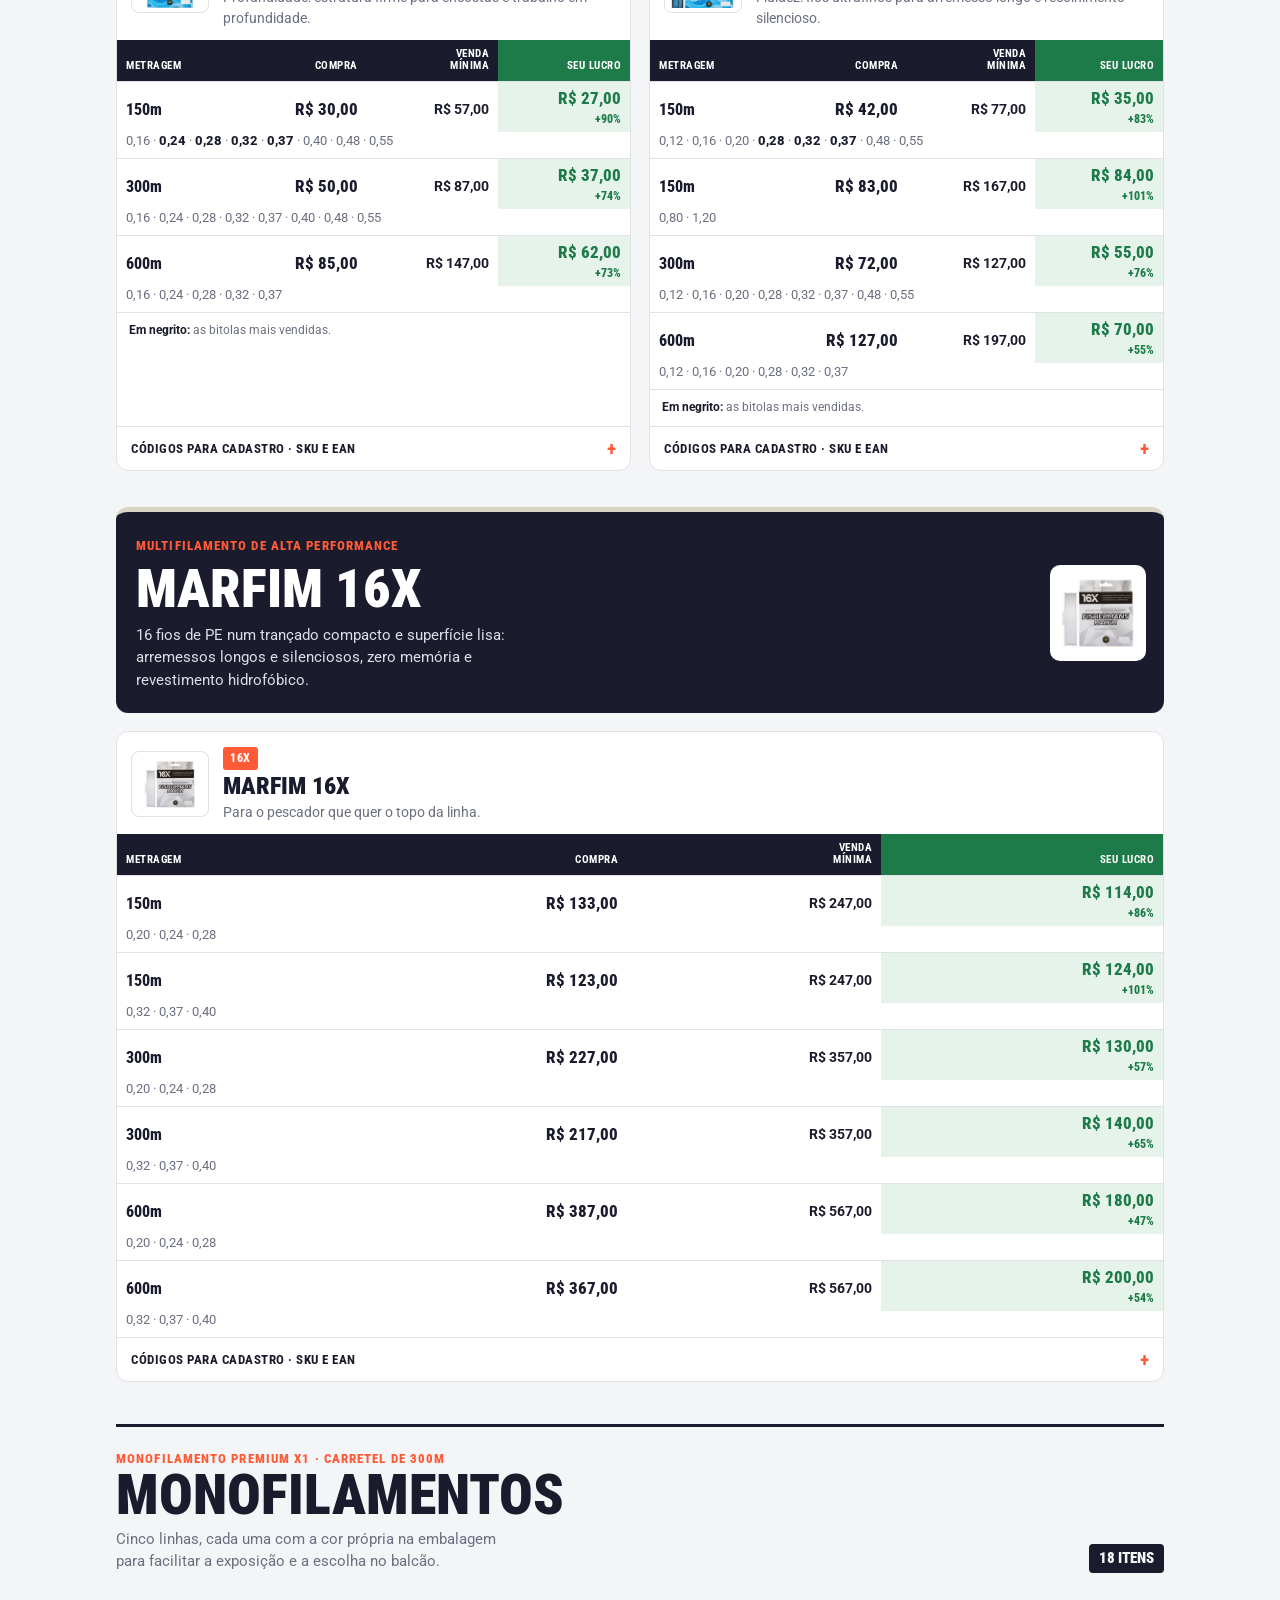
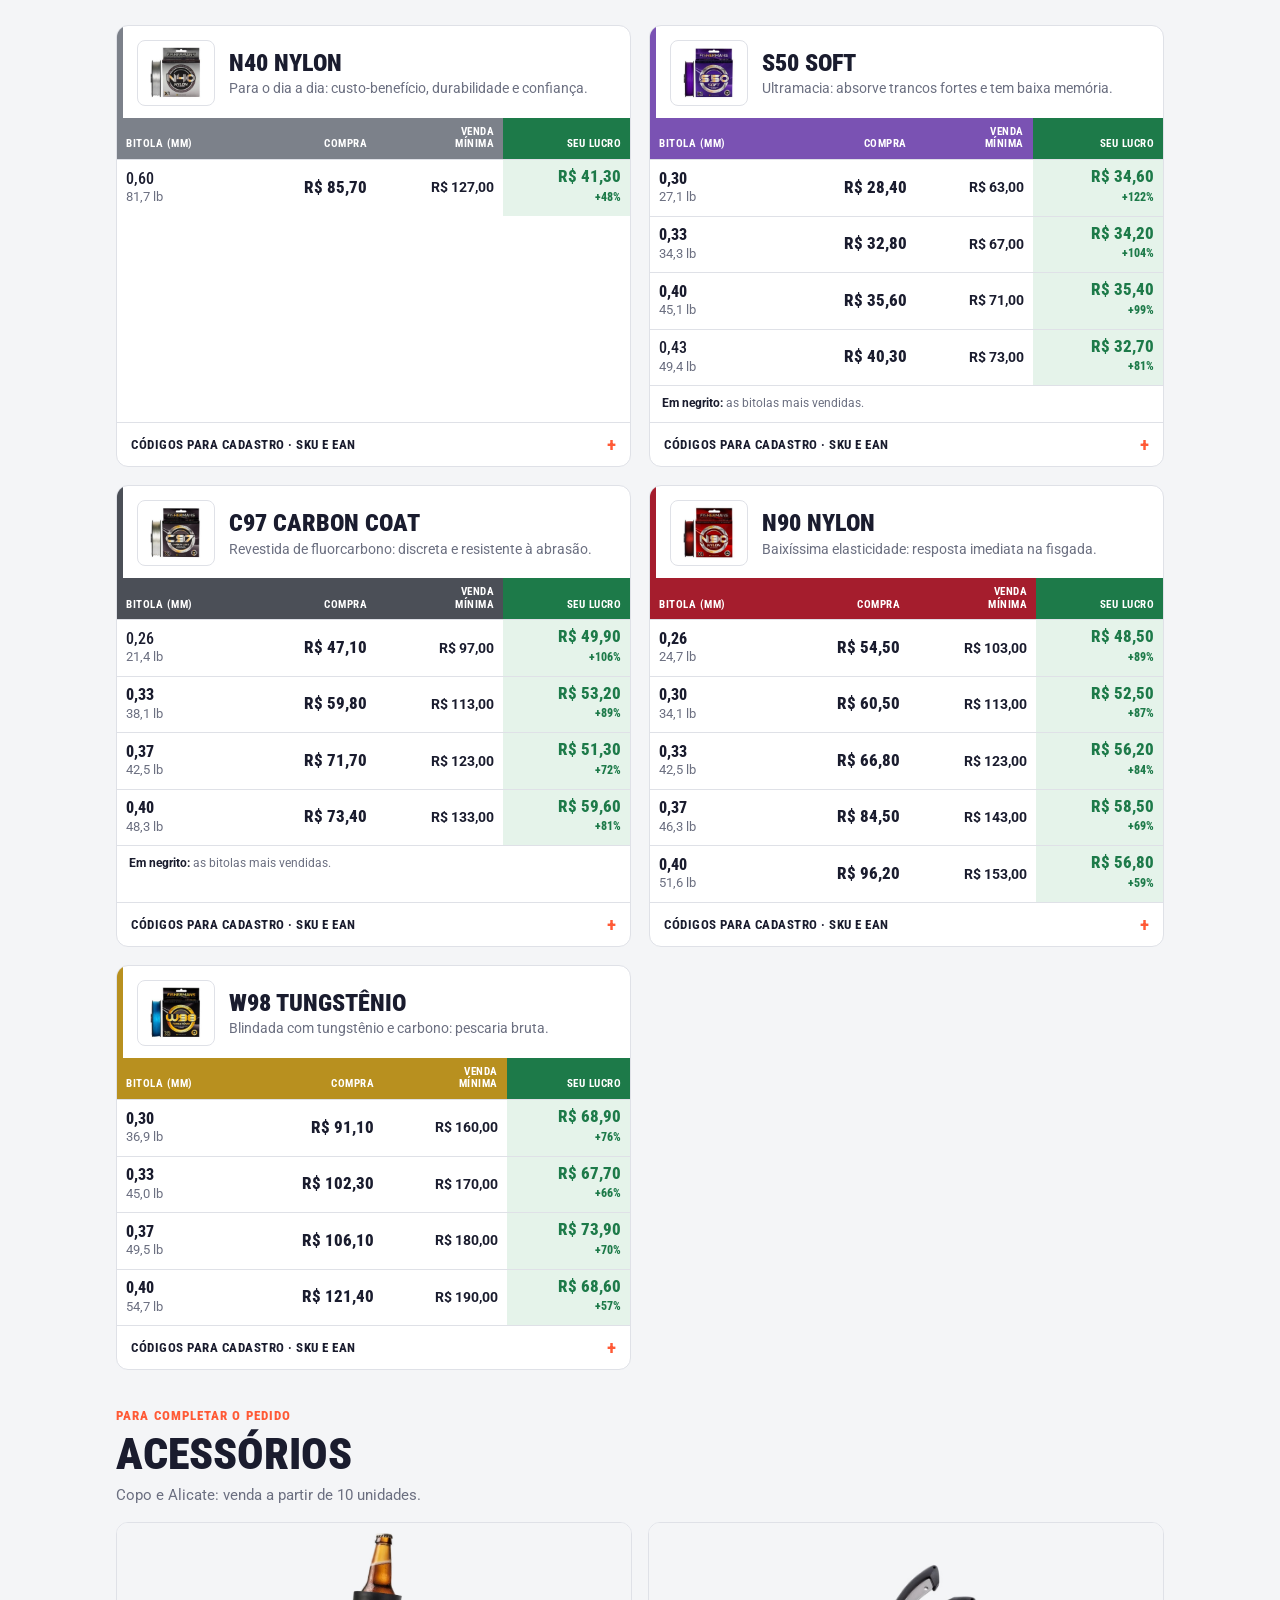
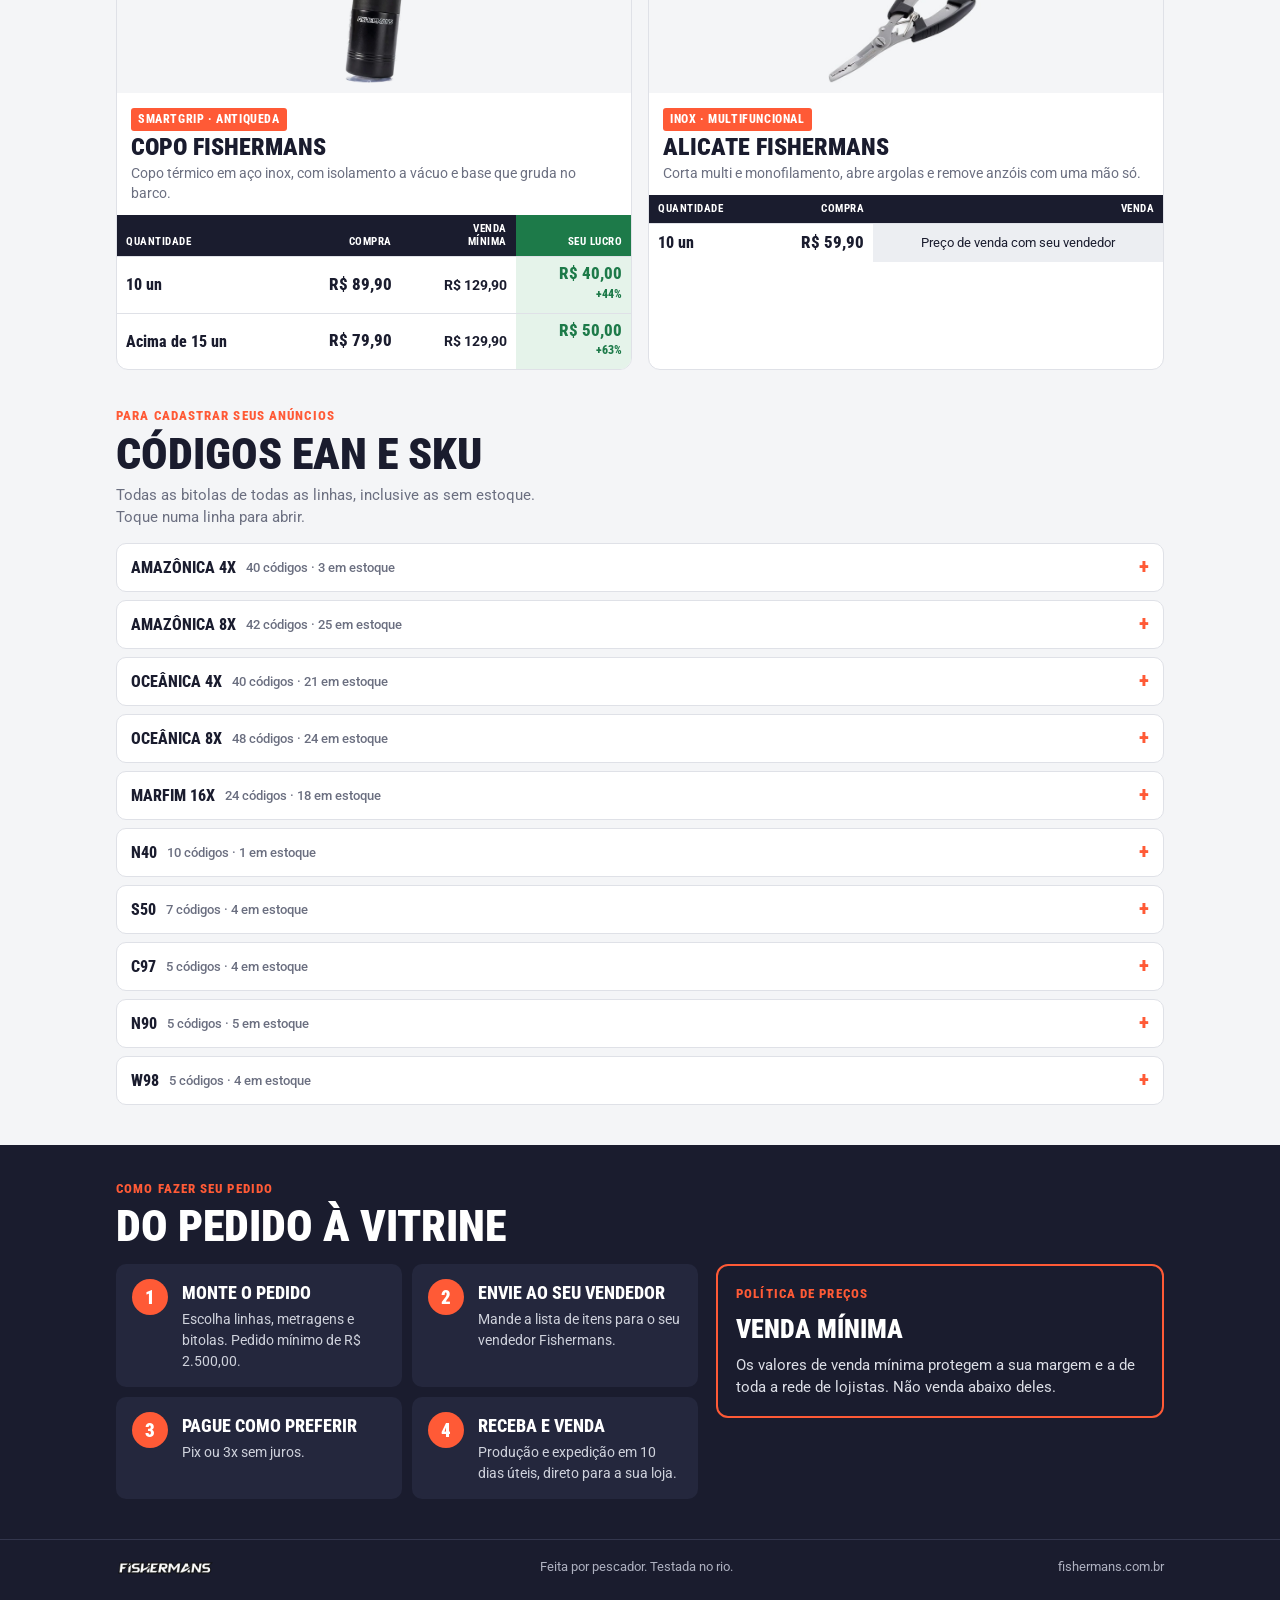
==== commit c82985f7: "Catálogo: Boné Fishermans (compra R$ 79,90 · venda R$ 127,00), disponibilidade pela família 'bone' d" ====
--- a/index.html
+++ b/index.html
@@ -28,11 +28,11 @@
   <link rel="icon" href="favicon.ico?v=1" sizes="any" />
   <link rel="apple-touch-icon" href="apple-touch-icon.png?v=1" />
 <script src="fx-disponibilidade.js?v=2"></script>
-<script src="assets/v2/dados.js?v=c279b44e7b"></script>
+<script src="assets/v2/dados.js?v=40273fa721"></script>
 <script src="fx-disponibilidade.js?v=2"></script>
-<script src="assets/v2/dados.js?v=c279b44e7b"></script>
+<script src="assets/v2/dados.js?v=40273fa721"></script>
 <script src="fx-disponibilidade.js?v=2"></script>
-<script src="assets/v2/dados.js?v=c279b44e7b"></script>
+<script src="assets/v2/dados.js?v=40273fa721"></script>
 <link rel="preconnect" href="https://fonts.googleapis.com"><link rel="preconnect" href="https://fonts.gstatic.com" crossorigin>
 <link href="https://fonts.googleapis.com/css2?family=Roboto+Condensed:wght@500;700;800;900&family=Roboto:wght@400;500;700&family=Roboto+Mono:wght@500&display=swap" rel="stylesheet">
 <style>
@@ -362,7 +362,7 @@
       <div class="leg" id="leg"></div>
     </section>
     <div id="fams"></div>
-    <section class="sec" id="acess"><div class="sh"><span class="kick">Para completar o pedido</span><h2>Acessórios</h2><p>Venda a partir de 10 unidades por item.</p></div><div class="agrid" id="agrid"></div></section>
+    <section class="sec" id="acess"><div class="sh"><span class="kick">Para completar o pedido</span><h2>Acessórios</h2><p>Copo e Alicate: venda a partir de 10 unidades.</p></div><div class="agrid" id="agrid"></div></section>
     <section class="sec" id="codigos">
       <div class="codh"><div class="sh" style="margin:0"><span class="kick">Para cadastrar seus anúncios</span><h2>Códigos EAN e SKU</h2><p>Todas as bitolas de todas as linhas, inclusive as sem estoque. Toque numa linha para abrir.</p></div>
 </div>
@@ -386,9 +386,9 @@
 <footer class="foot"><div class="wrap"><img src="assets/v2/logo-branco.png" alt="Fishermans"><span>Feita por pescador. Testada no rio.</span><span>fishermans.com.br</span></div></footer>
 
 <script>
-const ITEMS=window.FX_CAT.itens, PADRAO=new Set(window.FX_CAT.padrao), IMG={"amazonica-4x": "assets/v2/amazonica-4x.jpg", "amazonica-8x": "assets/v2/amazonica-8x.jpg", "oceanica-4x": "assets/v2/oceanica-4x.jpg", "oceanica-8x": "assets/v2/oceanica-8x.jpg", "marfim-16x": "assets/v2/marfim-16x.jpg", "n40": "assets/v2/n40.jpg", "s50": "assets/v2/s50.jpg", "c97": "assets/v2/c97.jpg", "n90": "assets/v2/n90.jpg", "w98": "assets/v2/w98.jpg", "copo": "assets/v2/copo.jpg", "alicate": "assets/v2/alicate.jpg"};
+const ITEMS=window.FX_CAT.itens, PADRAO=new Set(window.FX_CAT.padrao), IMG={"bone": "assets/v2/bone.jpg", "amazonica-4x": "assets/v2/amazonica-4x.jpg", "amazonica-8x": "assets/v2/amazonica-8x.jpg", "oceanica-4x": "assets/v2/oceanica-4x.jpg", "oceanica-8x": "assets/v2/oceanica-8x.jpg", "marfim-16x": "assets/v2/marfim-16x.jpg", "n40": "assets/v2/n40.jpg", "s50": "assets/v2/s50.jpg", "c97": "assets/v2/c97.jpg", "n90": "assets/v2/n90.jpg", "w98": "assets/v2/w98.jpg", "copo": "assets/v2/copo.jpg", "alicate": "assets/v2/alicate.jpg"};
 // disponibilidade: o que o Painel do atacado decidiu; se ele nunca decidiu, vale a lista padrão
-function ativo(i){const F=window.FXDisp;let e=null;if(F&&F.carregado&&F.carregado()){e=F.estado(i.sku);if(e===null&&i.skuCat&&i.skuCat!==i.sku)e=F.estado(i.skuCat)}
+function ativo(i){if(i.l==='Boné Fishermans'){const F=window.FXDisp;return !!(F&&F.carregado&&F.carregado()&&F.familiaDisponivel('bone'))}const F=window.FXDisp;let e=null;if(F&&F.carregado&&F.carregado()){e=F.estado(i.sku);if(e===null&&i.skuCat&&i.skuCat!==i.sku)e=F.estado(i.skuCat)}
   return e===null?PADRAO.has(i.skuCat+'|'+i.m+'|'+i.l):e}
 const alicateOk=()=>{const F=window.FXDisp;return !F||F.familiaDisponivel('alicate')};
 const FCOR={ama:'#c8742b',oce:'#2a8fd6',mar:'#d9d4c4'};
@@ -493,7 +493,10 @@
     <div class="tw"><table class="t"><thead>${head('Quantidade')}</thead><tbody>${cp.map(i=>linhaTab({m:i.m,bits:[],p:preco(i)},false,'')).join('')}</tbody></table></div></article>`:'';
   const ali=`<article class="blk"><div class="ai"><img src="${IMG.alicate}" alt="Alicate Fishermans"></div><div class="bh"><div><span class="cod">Inox · multifuncional</span><h3>Alicate Fishermans</h3><p>Corta multi e monofilamento, abre argolas e remove anzóis com uma mão só.</p></div></div>
     <div class="tw"><table class="t"><thead><tr><th>Quantidade</th><th class="r">Compra</th><th class="r">Venda</th></tr></thead><tbody><tr><td class="m"><b>10 un</b></td><td class="r c">R$ 59,90</td><td class="rv">Preço de venda com seu vendedor</td></tr></tbody></table></div></article>`;
-  document.getElementById('agrid').innerHTML=copo+(alicateOk()?ali:'');
+  const bn=ITEMS.filter(i=>i.l==='Boné Fishermans'&&ativo(i)&&preco(i));
+  const bone=bn.length?`<article class="blk"><div class="ai"><img src="${IMG.bone}" alt="Boné de Pesca Trucker Fishermans"></div><div class="bh"><div><span class="cod">Trucker · ajustável</span><h3>Boné Fishermans</h3><p>Leve, resistente e ventilado, com aba curva e proteção solar. Para a pescaria e o dia a dia.</p></div></div>
+    <div class="tw"><table class="t"><thead>${head('Quantidade')}</thead><tbody>${bn.map(i=>linhaTab({m:'Unidade',bits:[],p:preco(i)},false,'')).join('')}</tbody></table></div></article>`:'';
+  document.getElementById('agrid').innerHTML=copo+(alicateOk()?ali:'')+bone;
   document.getElementById('p4').textContent=C==='f'?'Produção e expedição em 10 dias úteis, direto para a sua loja.':'Produção e expedição em 10 dias úteis. Cadastre os anúncios com os códigos SKU e EAN de cada linha.';
   document.getElementById('polH').textContent=C==='f'?'Venda mínima':'Anúncio mínimo';
   document.getElementById('polP').textContent=C==='f'?'Os valores de venda mínima protegem a sua margem e a de toda a rede de lojistas. Não venda abaixo deles.':'O anúncio não pode ficar abaixo do anúncio mínimo de cada item. Isso protege a sua margem e a de toda a rede de lojistas. O termo de compromisso é enviado pelo seu vendedor.';
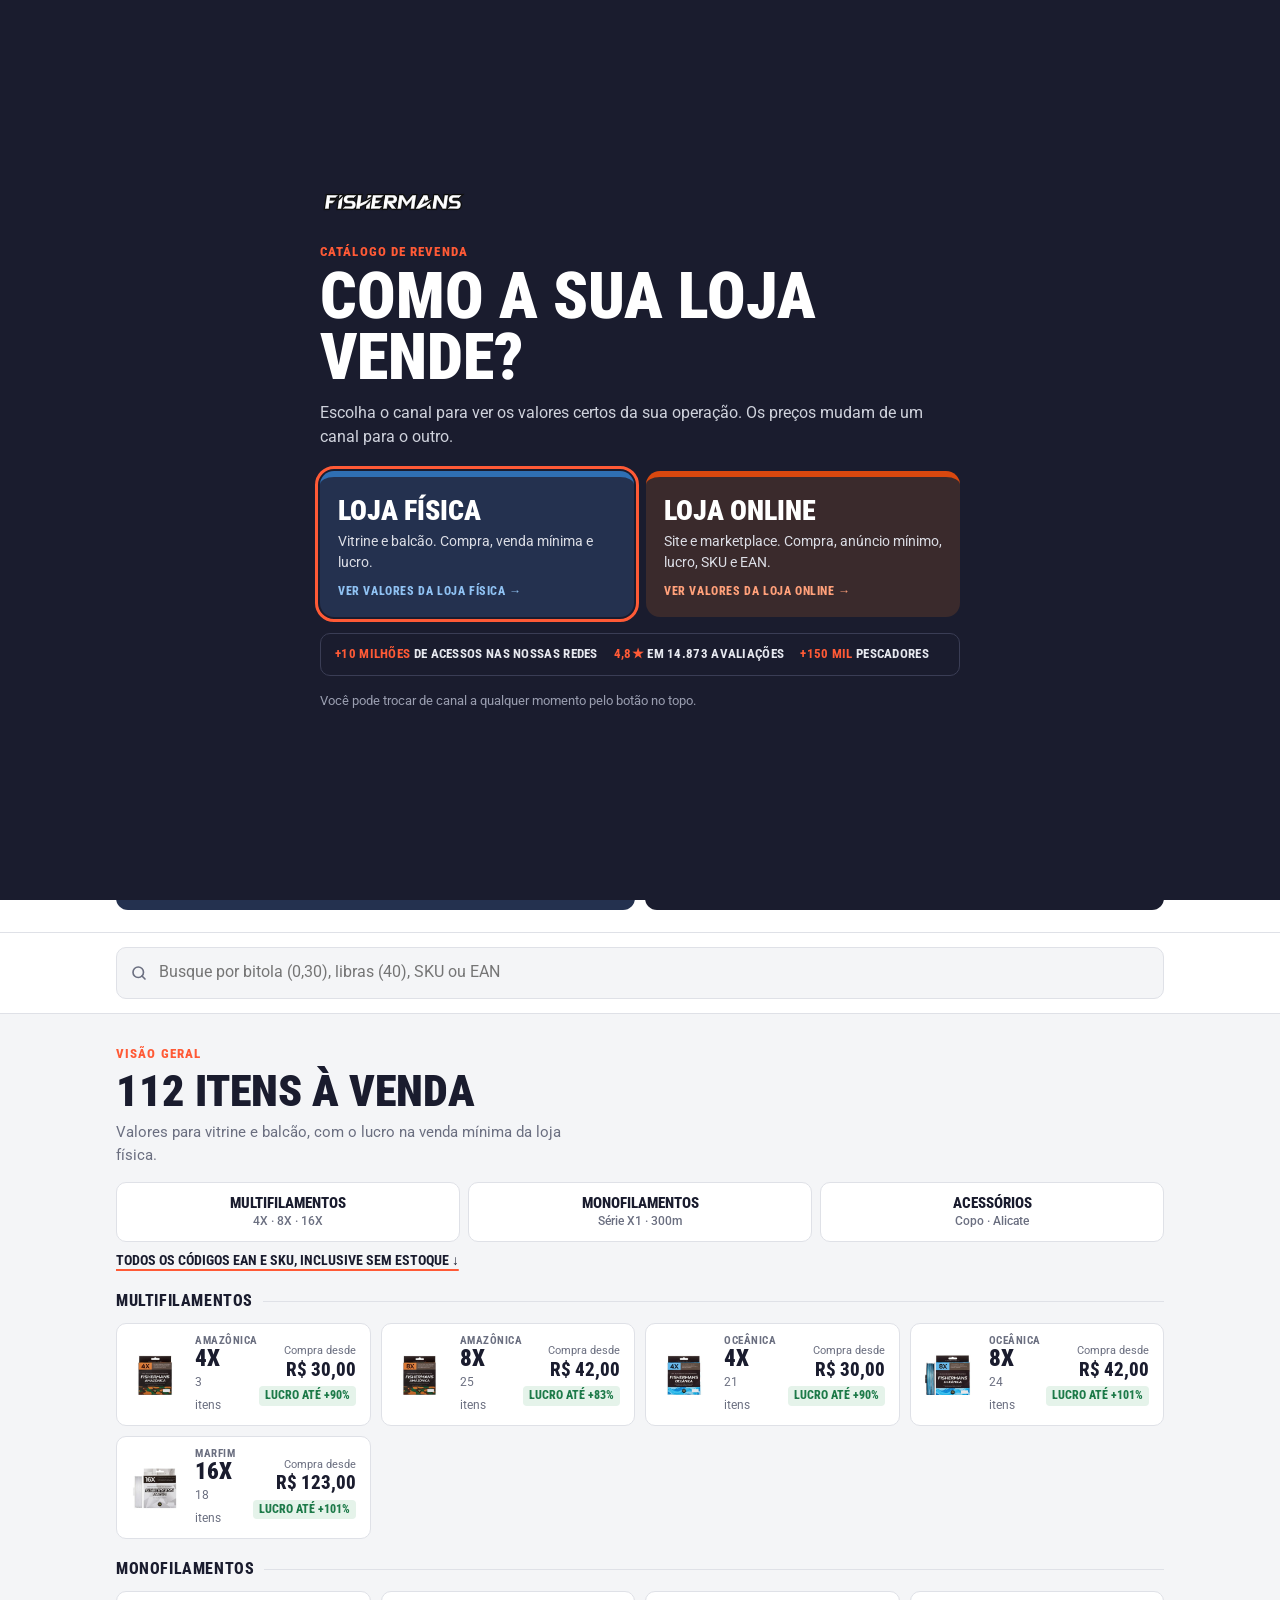
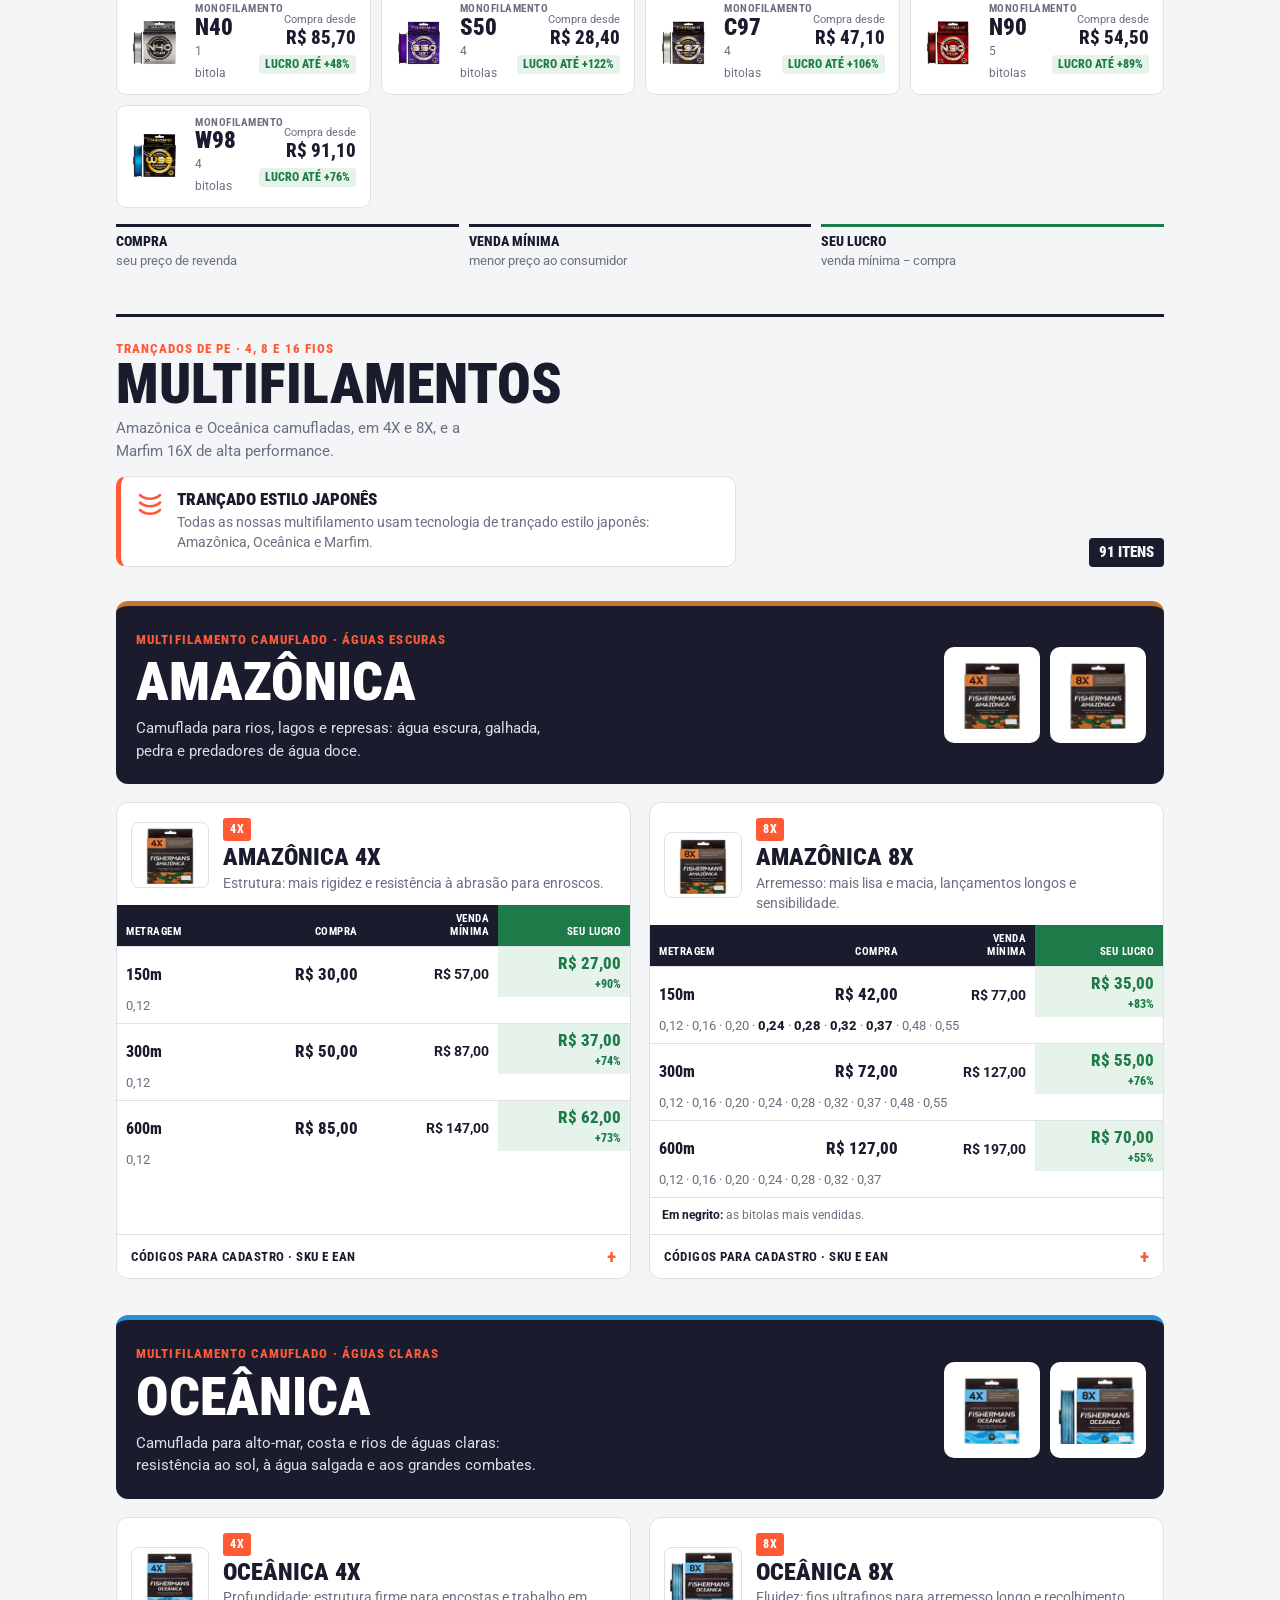
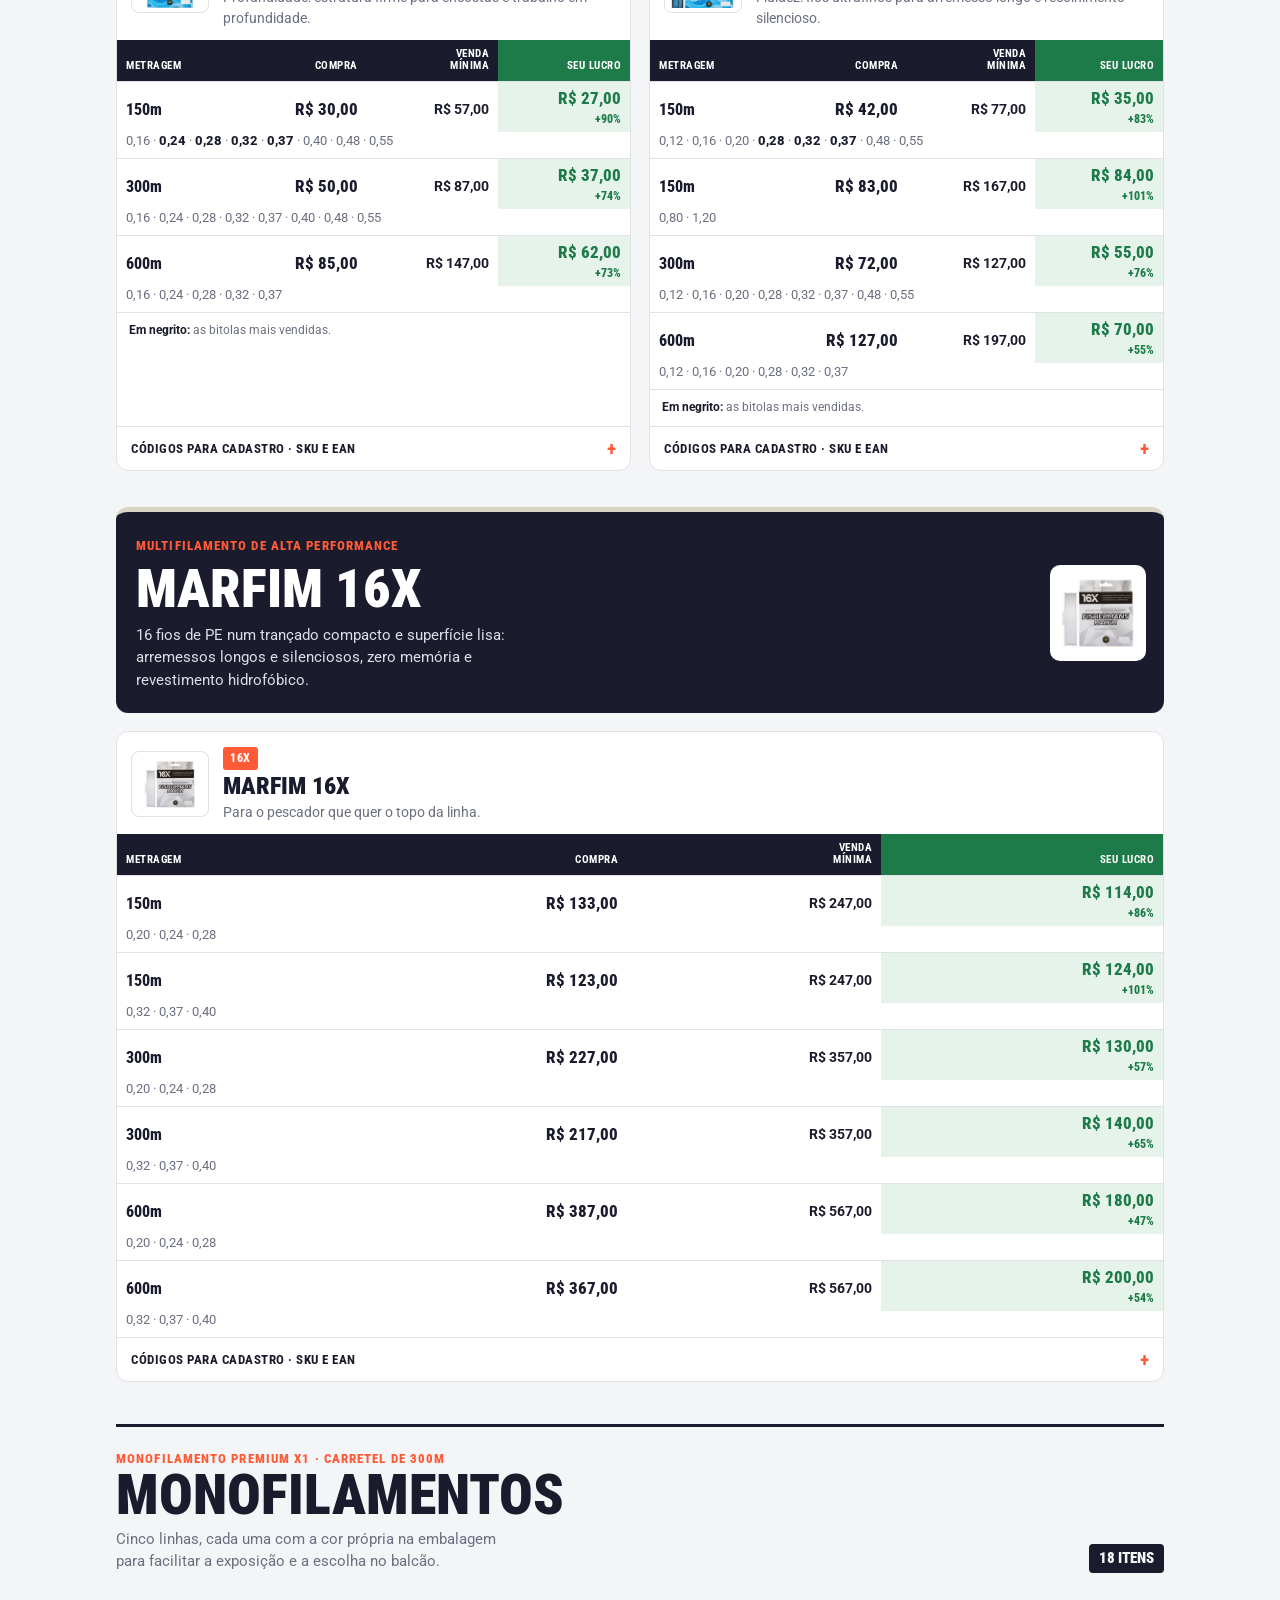
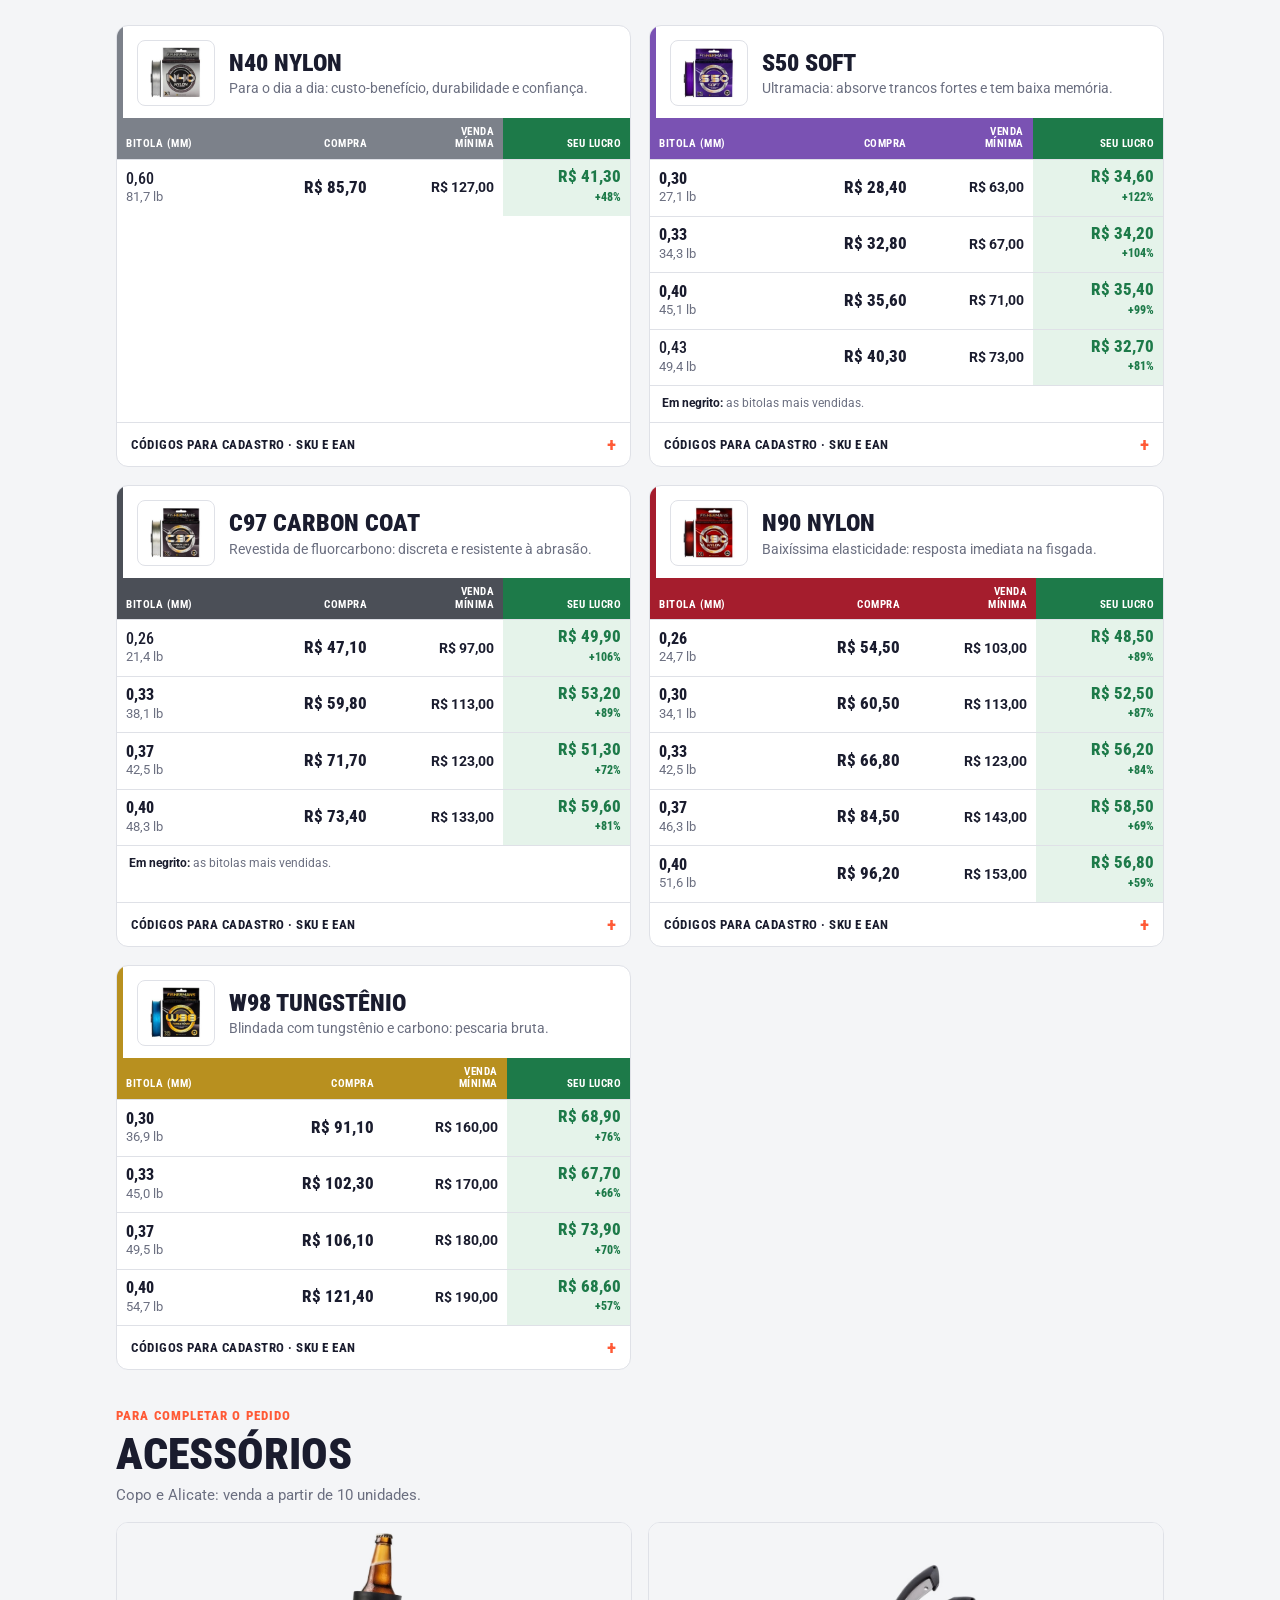
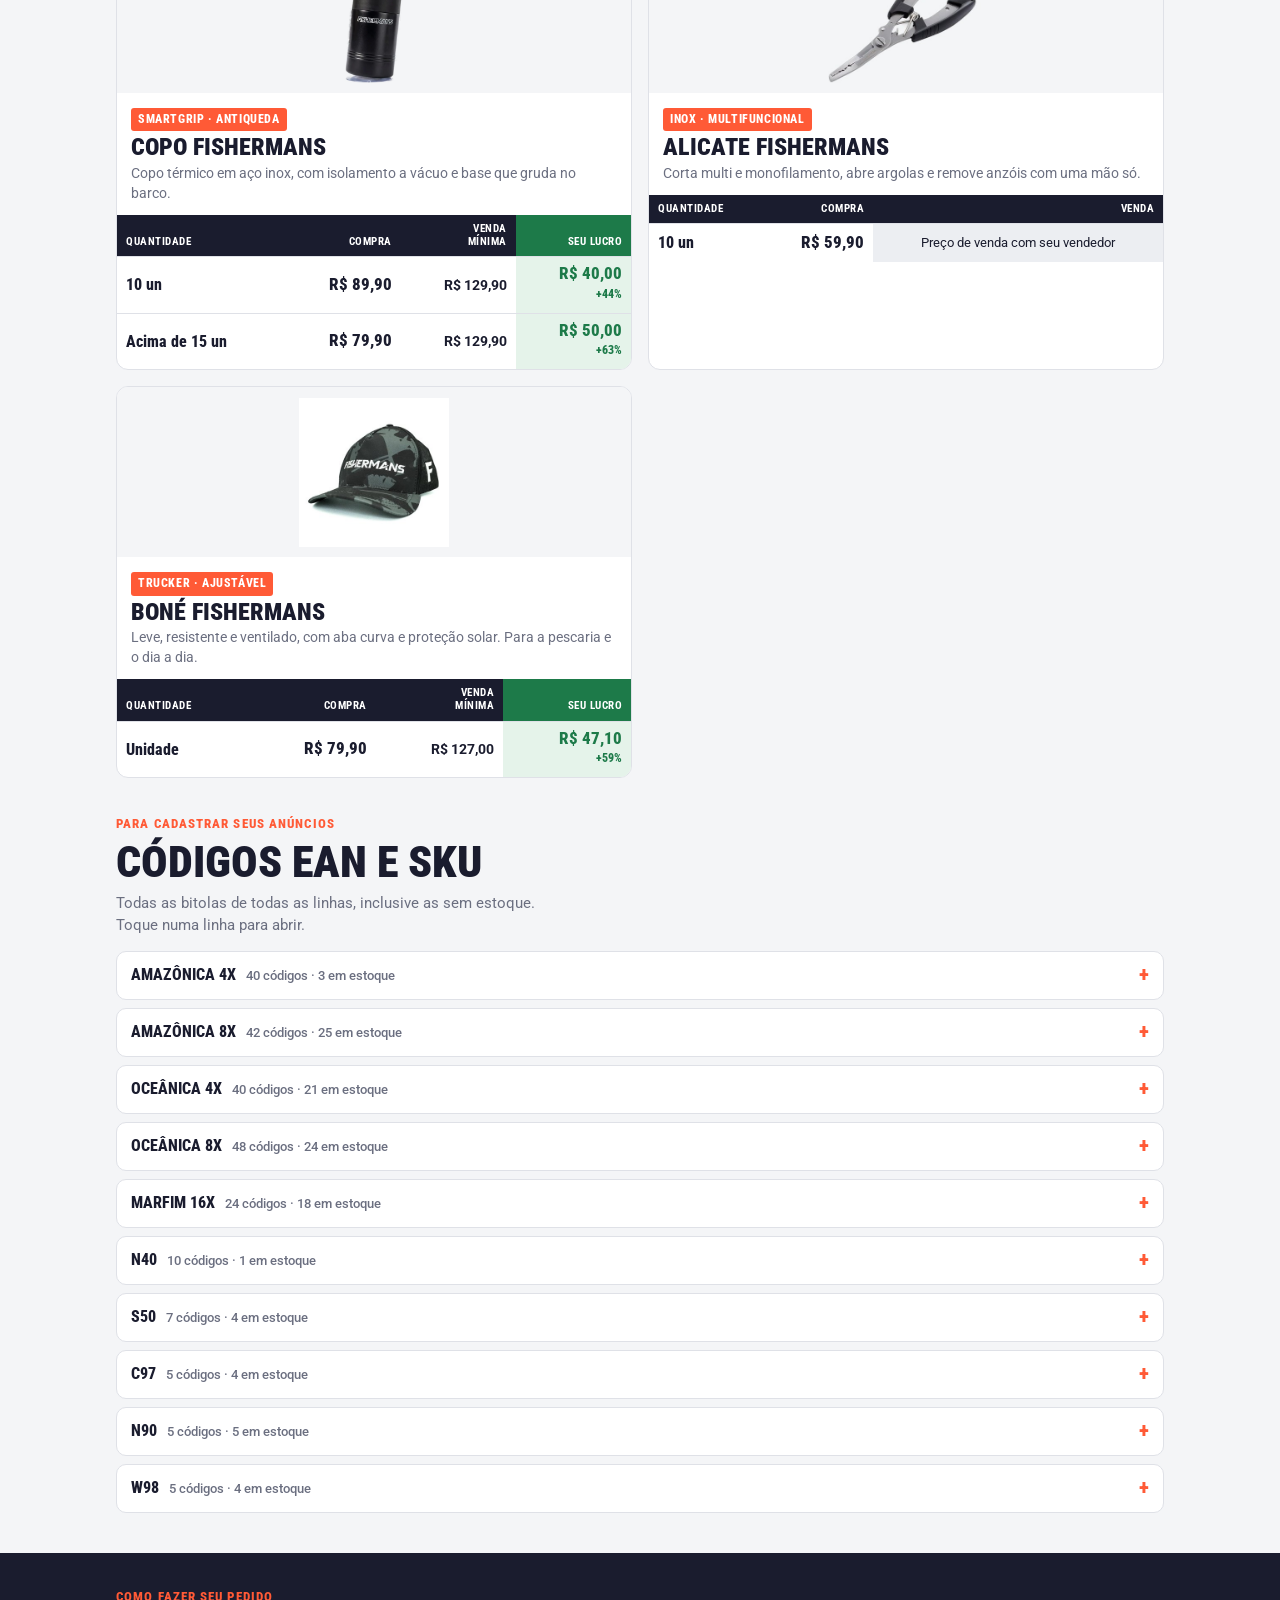
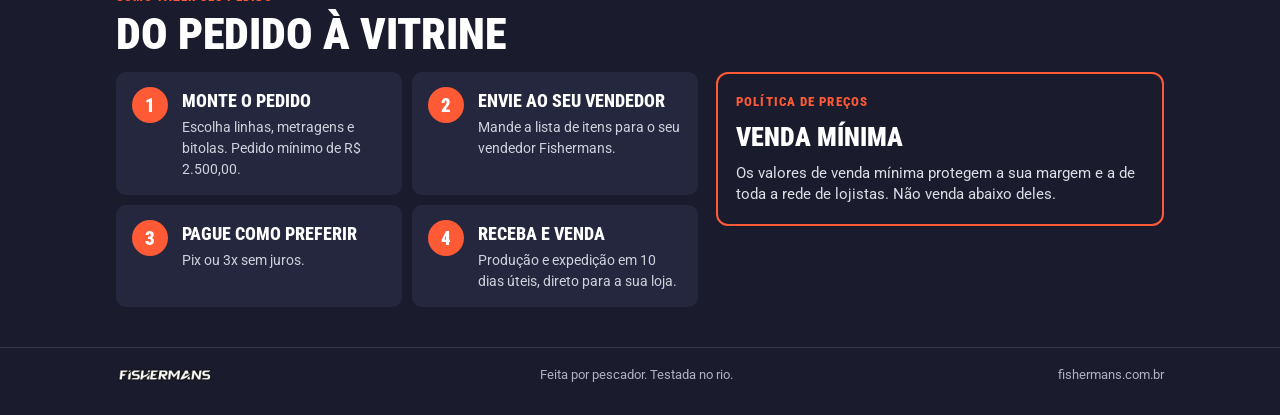
==== commit 347f06f5: "Catálogo: boné sempre disponível (em estoque)" ====
--- a/index.html
+++ b/index.html
@@ -388,7 +388,7 @@
 <script>
 const ITEMS=window.FX_CAT.itens, PADRAO=new Set(window.FX_CAT.padrao), IMG={"bone": "assets/v2/bone.jpg", "amazonica-4x": "assets/v2/amazonica-4x.jpg", "amazonica-8x": "assets/v2/amazonica-8x.jpg", "oceanica-4x": "assets/v2/oceanica-4x.jpg", "oceanica-8x": "assets/v2/oceanica-8x.jpg", "marfim-16x": "assets/v2/marfim-16x.jpg", "n40": "assets/v2/n40.jpg", "s50": "assets/v2/s50.jpg", "c97": "assets/v2/c97.jpg", "n90": "assets/v2/n90.jpg", "w98": "assets/v2/w98.jpg", "copo": "assets/v2/copo.jpg", "alicate": "assets/v2/alicate.jpg"};
 // disponibilidade: o que o Painel do atacado decidiu; se ele nunca decidiu, vale a lista padrão
-function ativo(i){if(i.l==='Boné Fishermans'){const F=window.FXDisp;return !!(F&&F.carregado&&F.carregado()&&F.familiaDisponivel('bone'))}const F=window.FXDisp;let e=null;if(F&&F.carregado&&F.carregado()){e=F.estado(i.sku);if(e===null&&i.skuCat&&i.skuCat!==i.sku)e=F.estado(i.skuCat)}
+function ativo(i){if(i.l==='Boné Fishermans')return true; /* boné: em estoque, confirmado pelo Ede (o Painel do atacado ainda marca como indisponível) */const F=window.FXDisp;let e=null;if(F&&F.carregado&&F.carregado()){e=F.estado(i.sku);if(e===null&&i.skuCat&&i.skuCat!==i.sku)e=F.estado(i.skuCat)}
   return e===null?PADRAO.has(i.skuCat+'|'+i.m+'|'+i.l):e}
 const alicateOk=()=>{const F=window.FXDisp;return !F||F.familiaDisponivel('alicate')};
 const FCOR={ama:'#c8742b',oce:'#2a8fd6',mar:'#d9d4c4'};
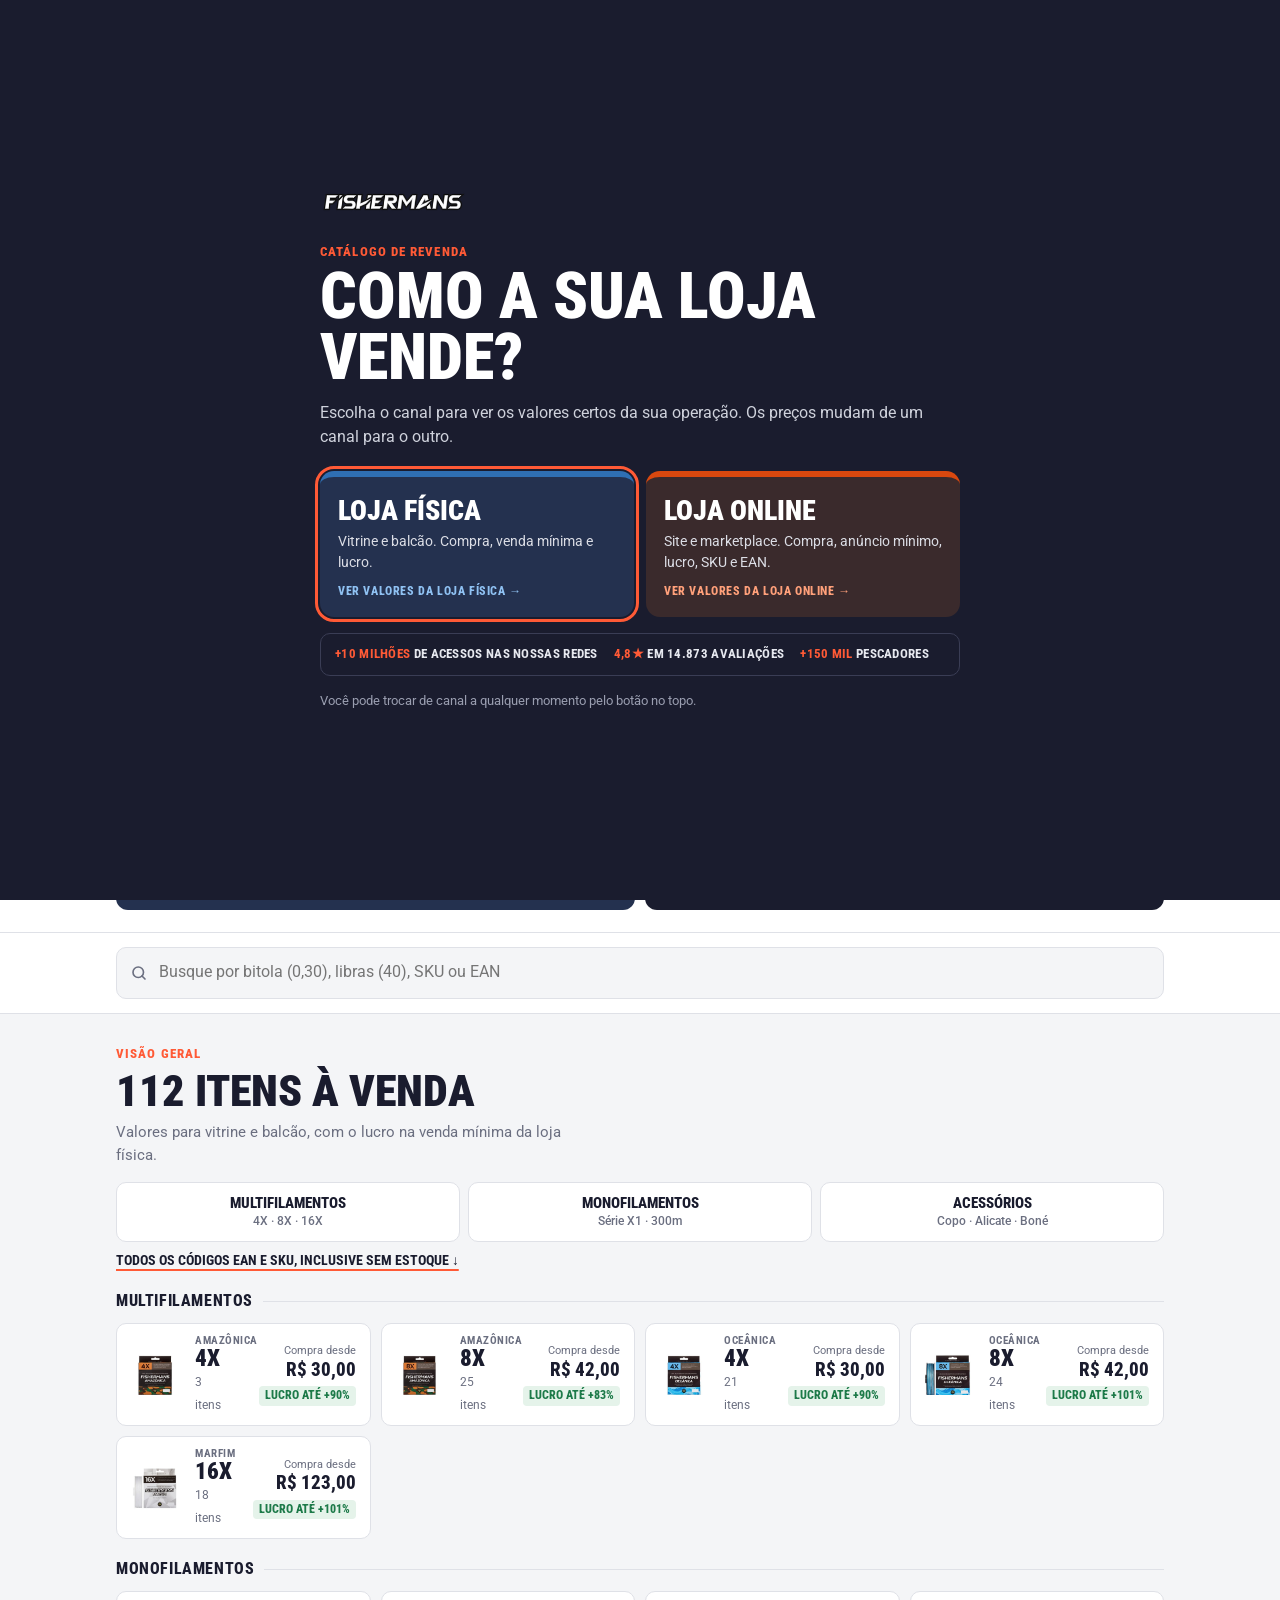
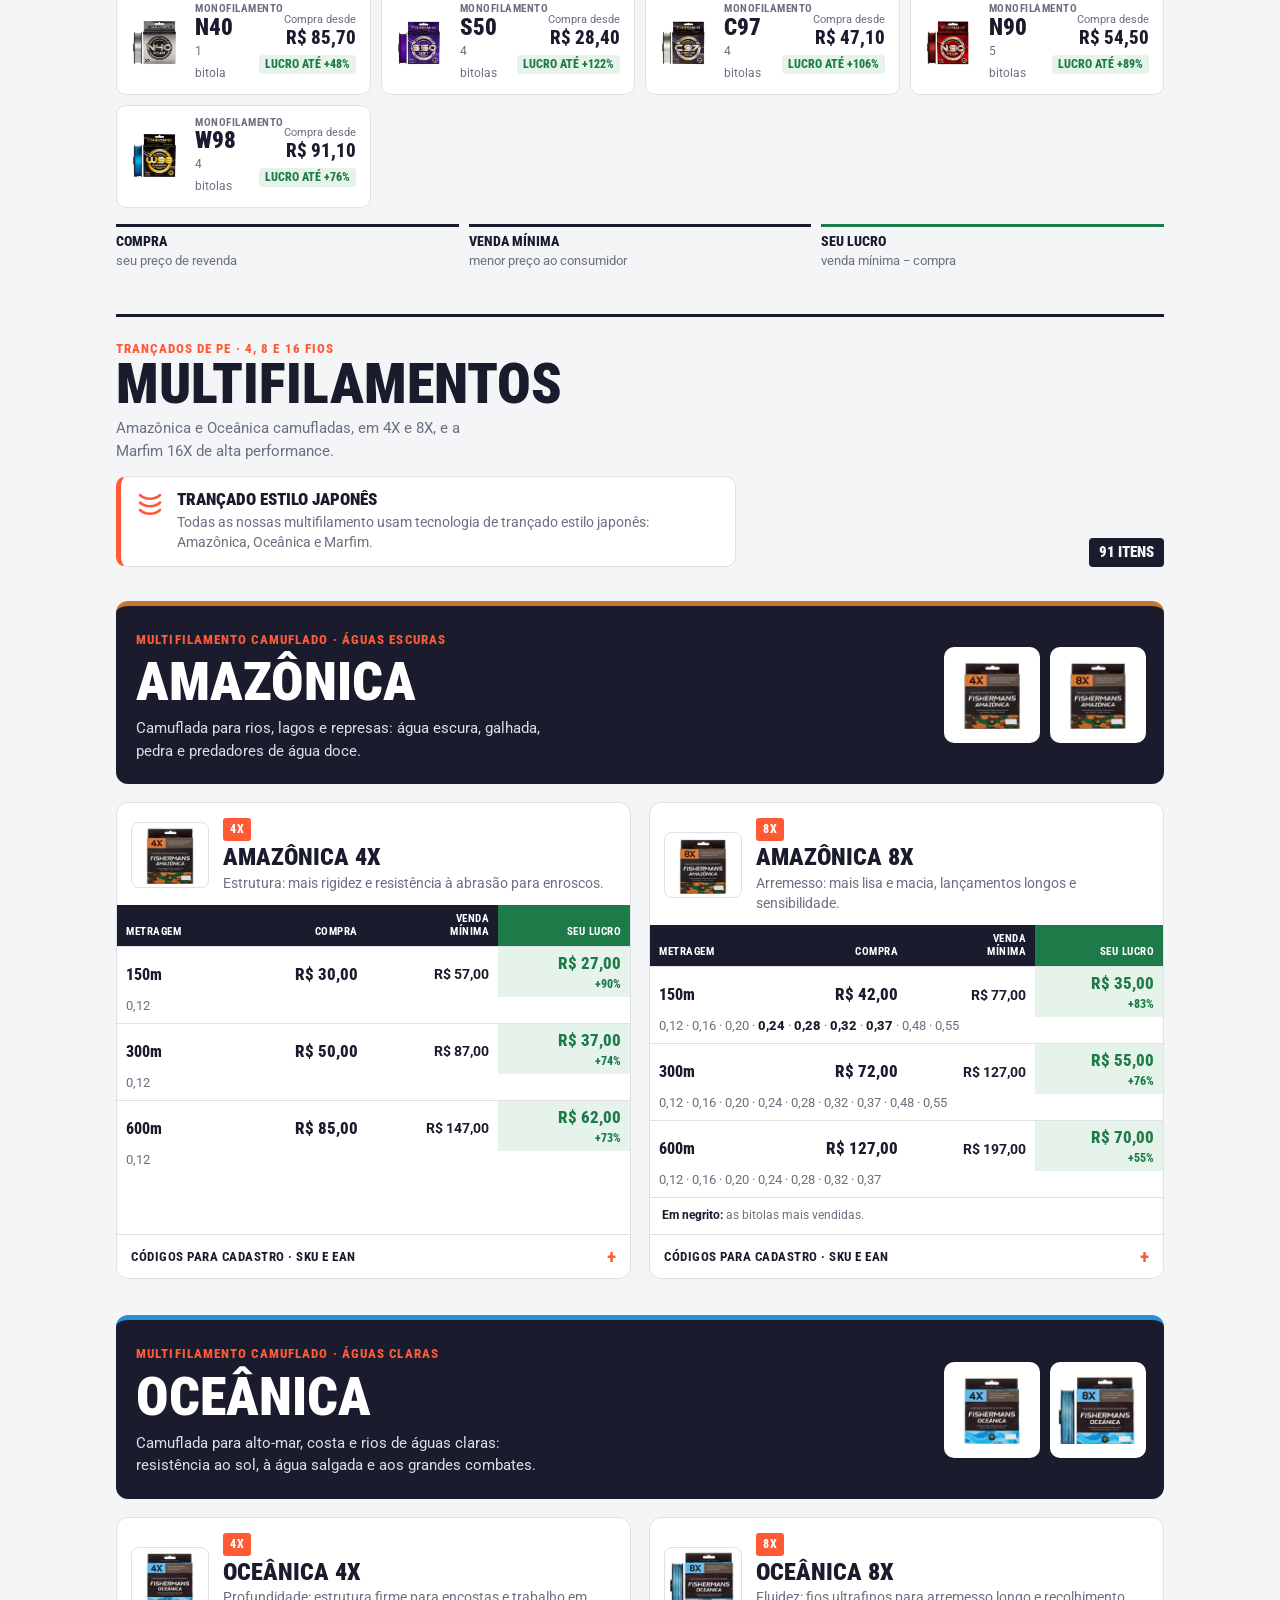
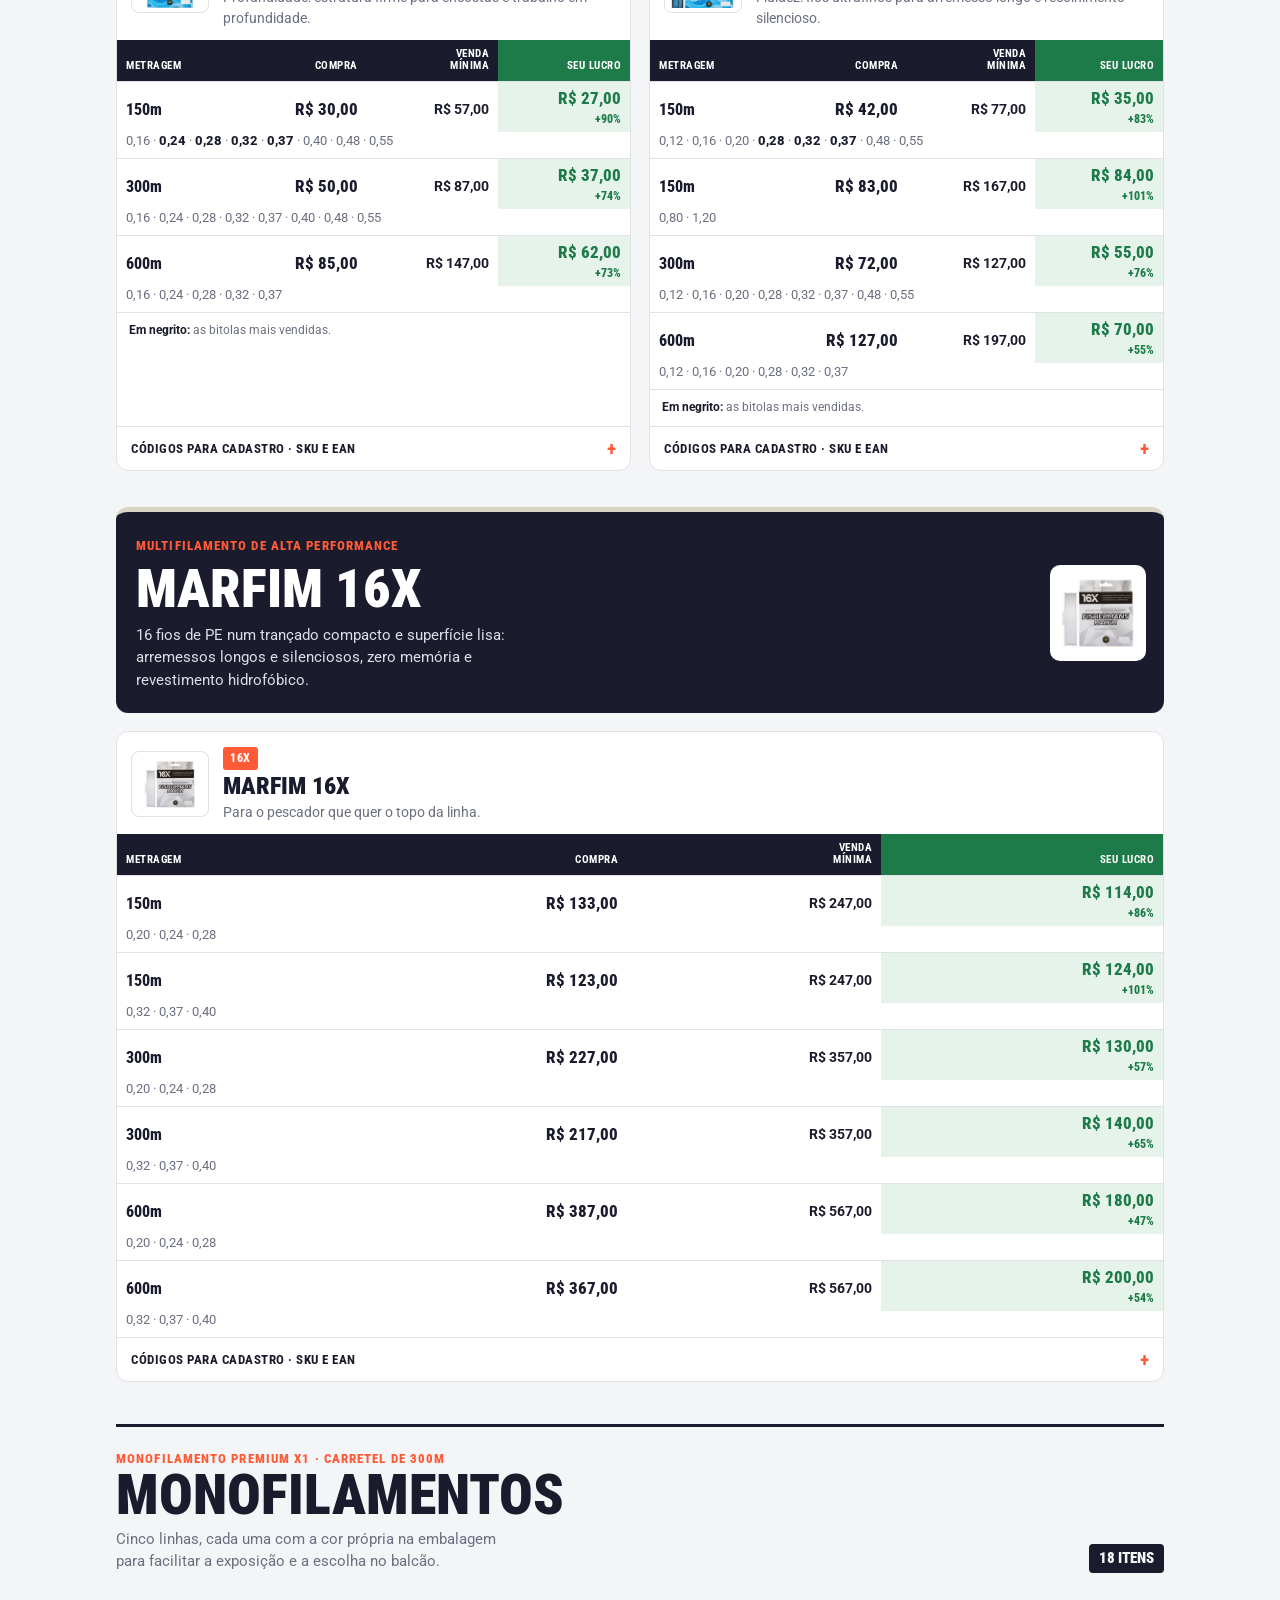
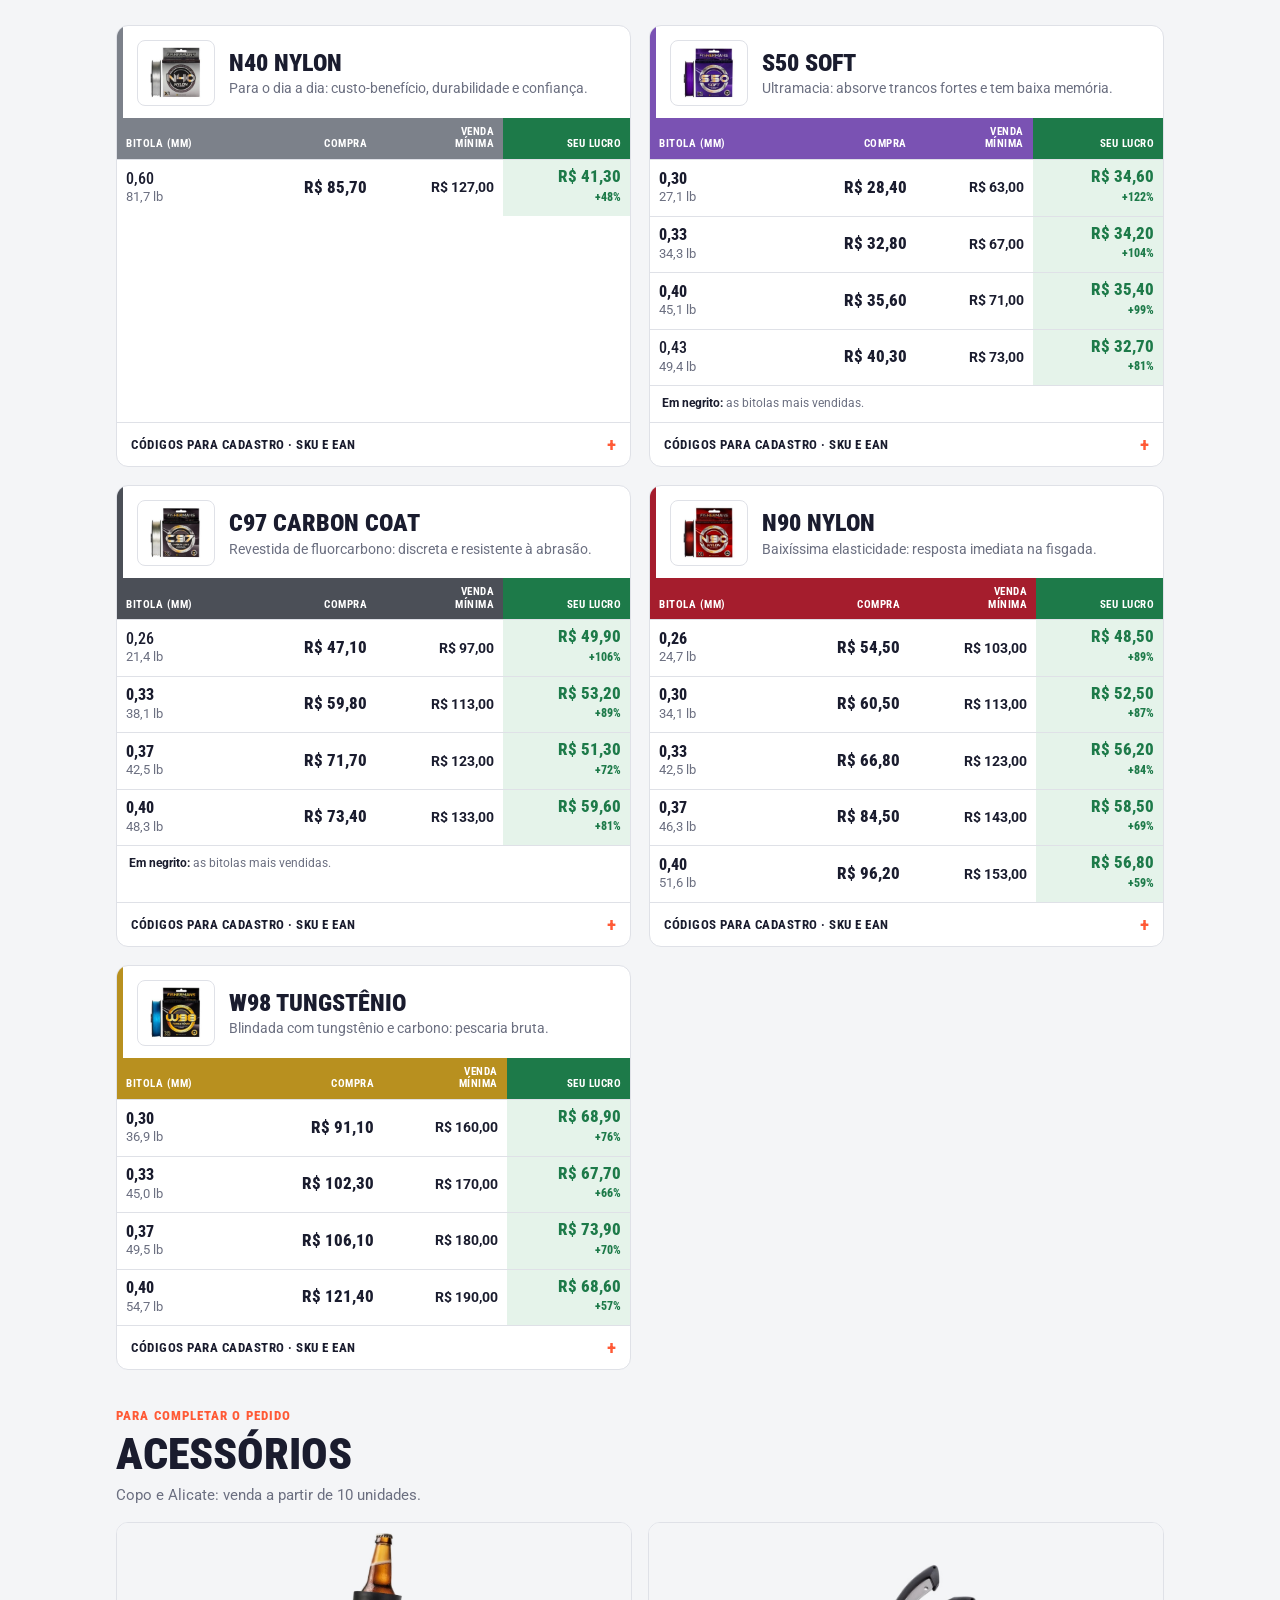
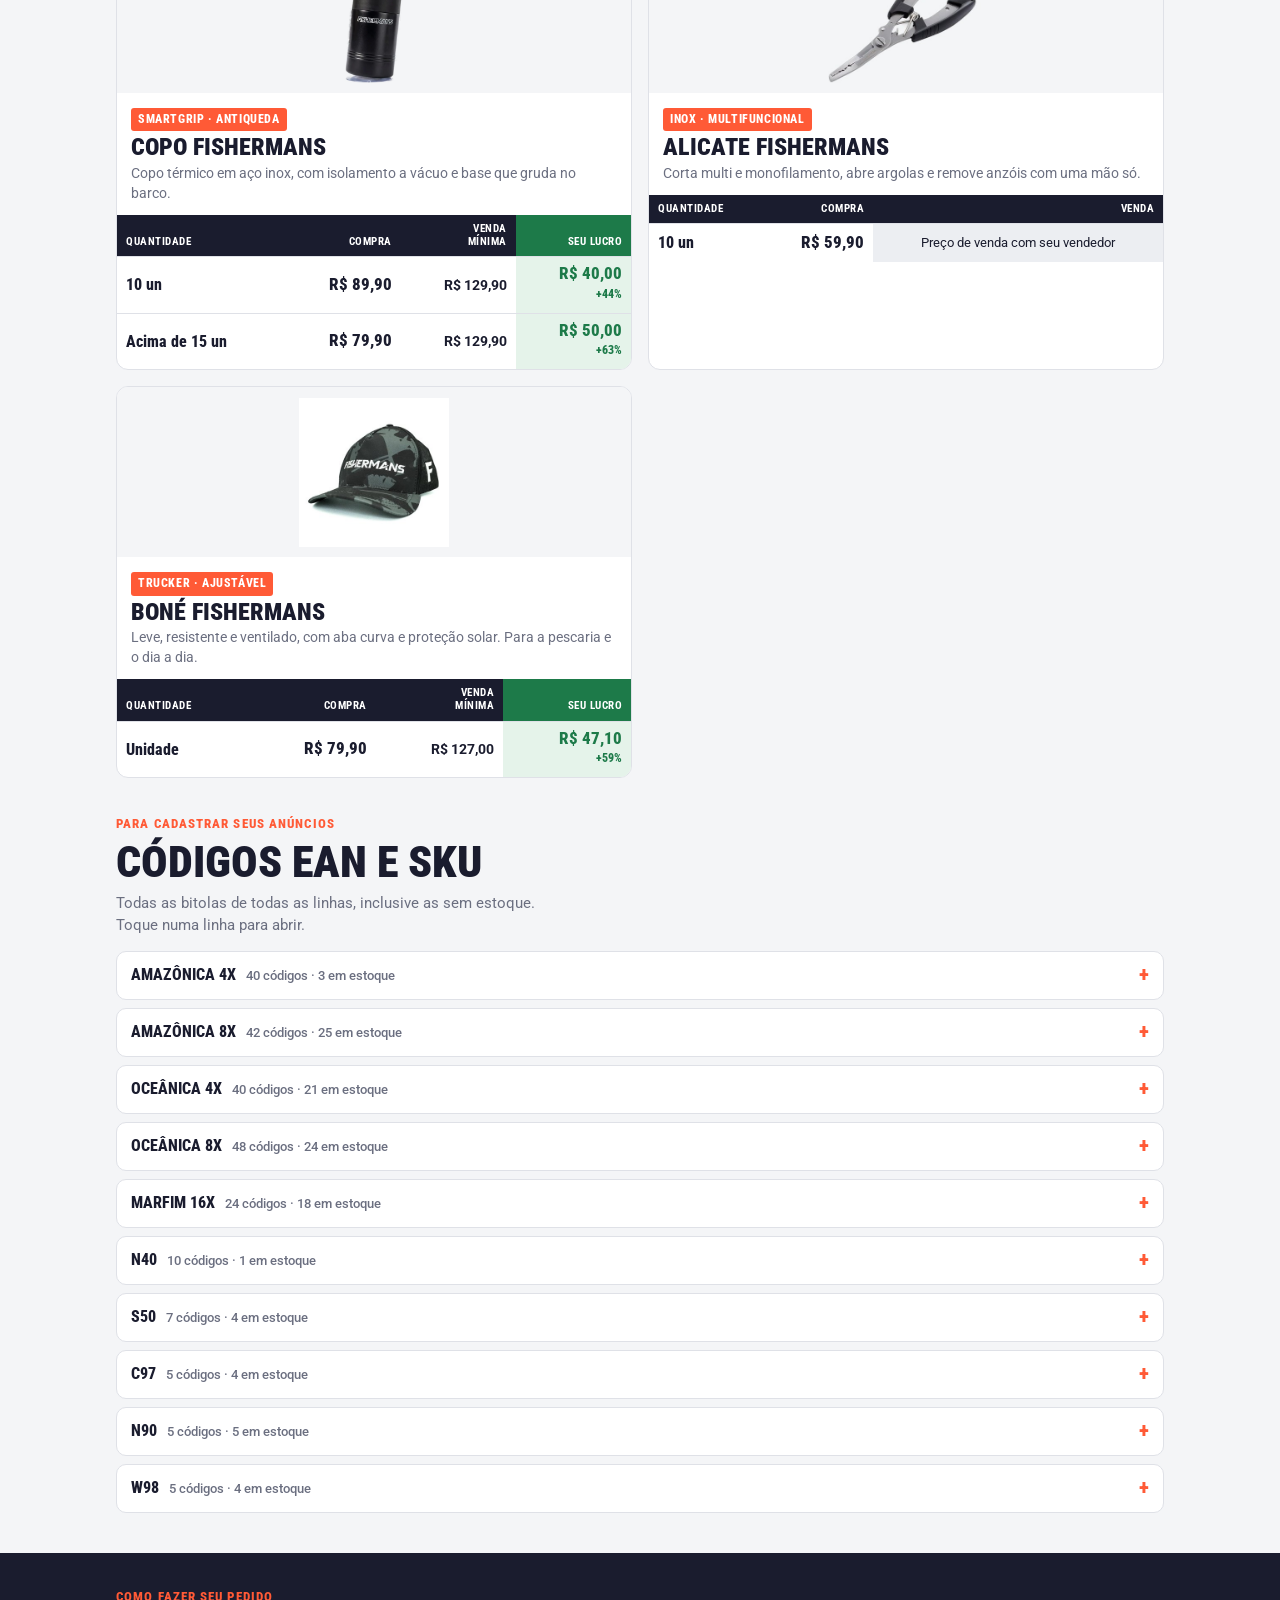
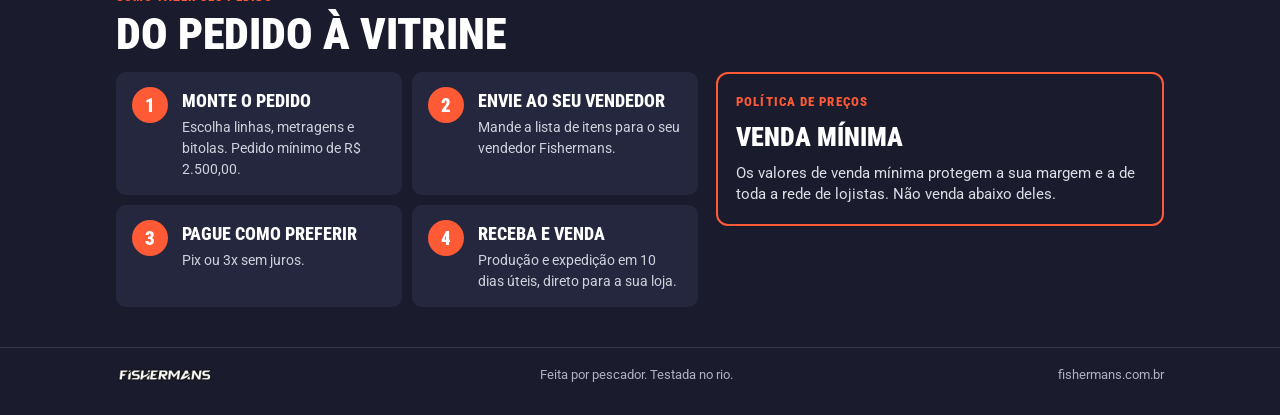
==== commit dc8d17d8: "Catálogo: atalho de acessórios inclui o boné" ====
--- a/index.html
+++ b/index.html
@@ -355,7 +355,7 @@
   <div id="todo">
     <section class="sec" id="visao">
       <div class="sh"><span class="kick">Visão geral</span><h2 id="tot"></h2><p id="visP"></p></div>
-      <div class="nav"><a href="#multi">Multifilamentos<small>4X · 8X · 16X</small></a><a href="#mono">Monofilamentos<small>Série X1 · 300m</small></a><a href="#acess">Acessórios<small>Copo · Alicate</small></a></div>
+      <div class="nav"><a href="#multi">Multifilamentos<small>4X · 8X · 16X</small></a><a href="#mono">Monofilamentos<small>Série X1 · 300m</small></a><a href="#acess">Acessórios<small>Copo · Alicate · Boné</small></a></div>
       <a class="toall" href="#codigos">Todos os códigos EAN e SKU, inclusive sem estoque ↓</a>
       <div class="grp"><h3>Multifilamentos</h3><div class="rgrid" id="rgrid"></div></div>
       <div class="grp"><h3>Monofilamentos</h3><div class="rgrid" id="rgrid2"></div></div>
